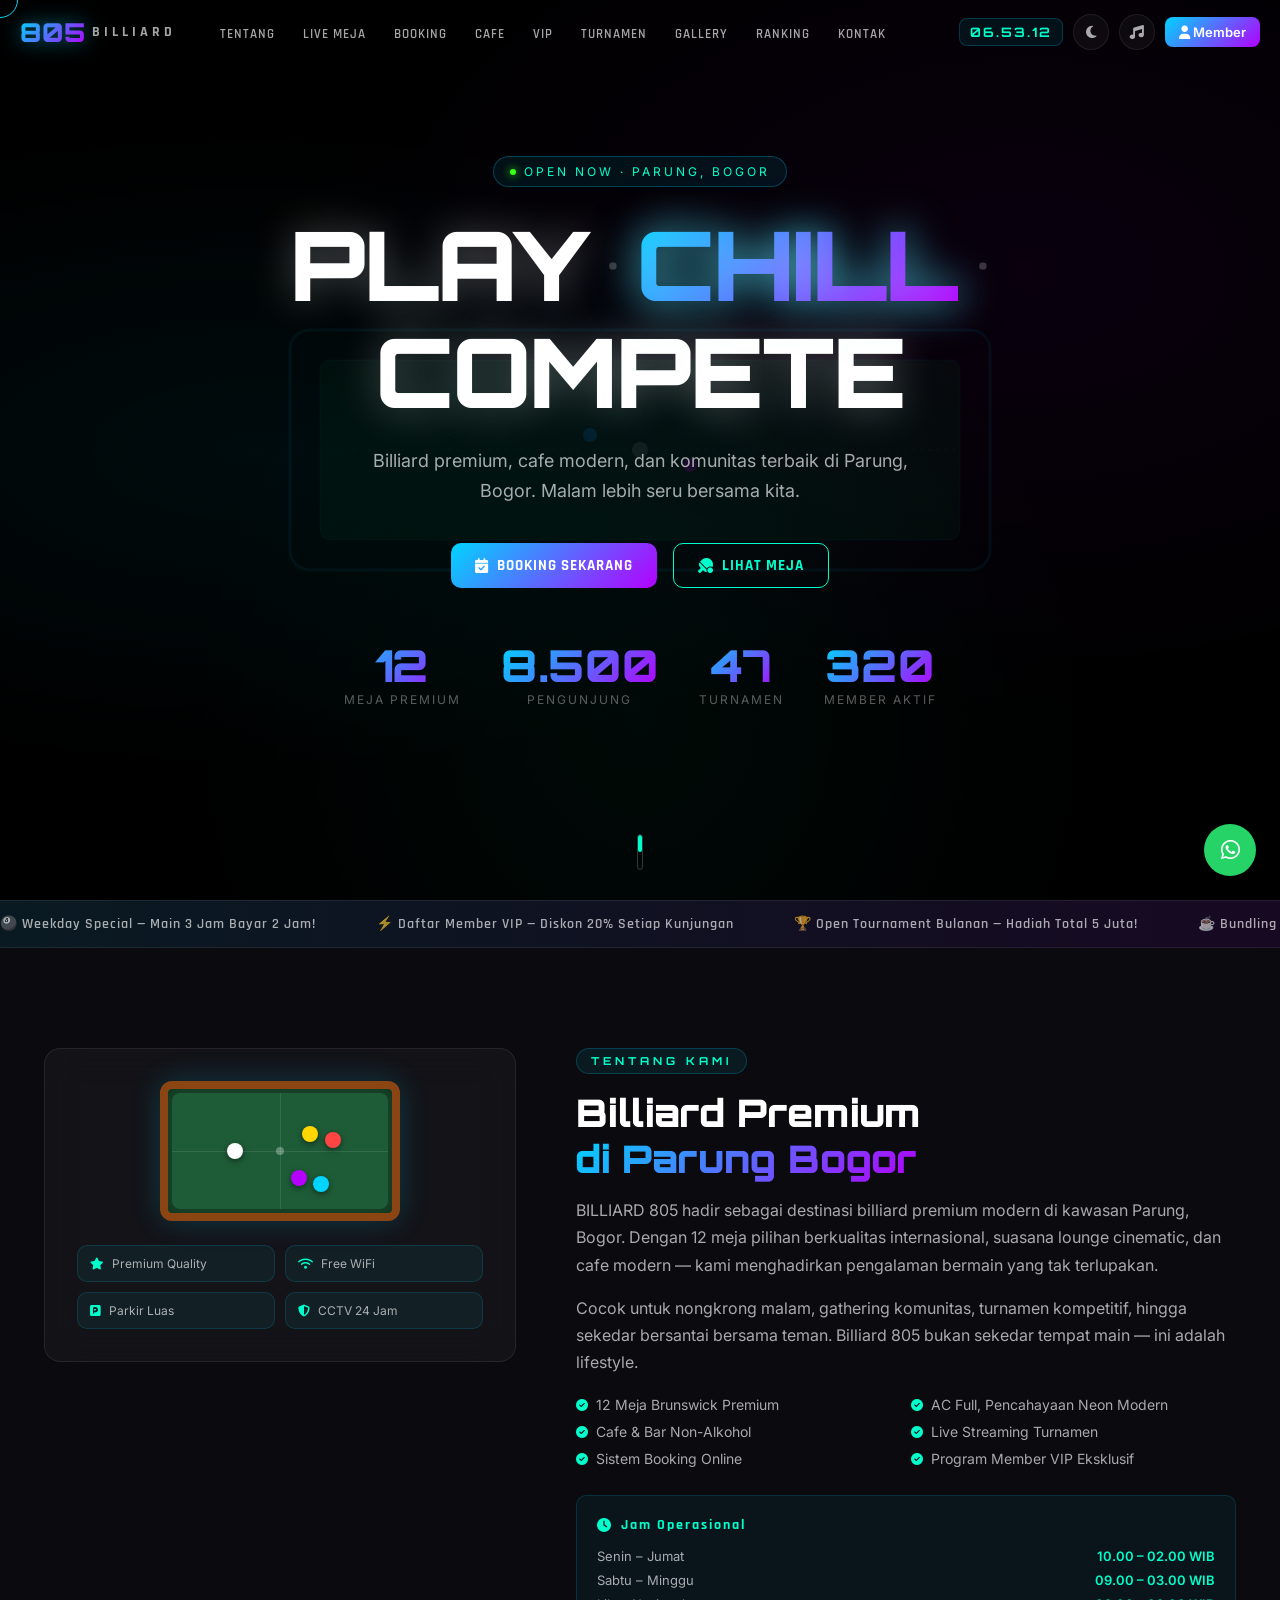
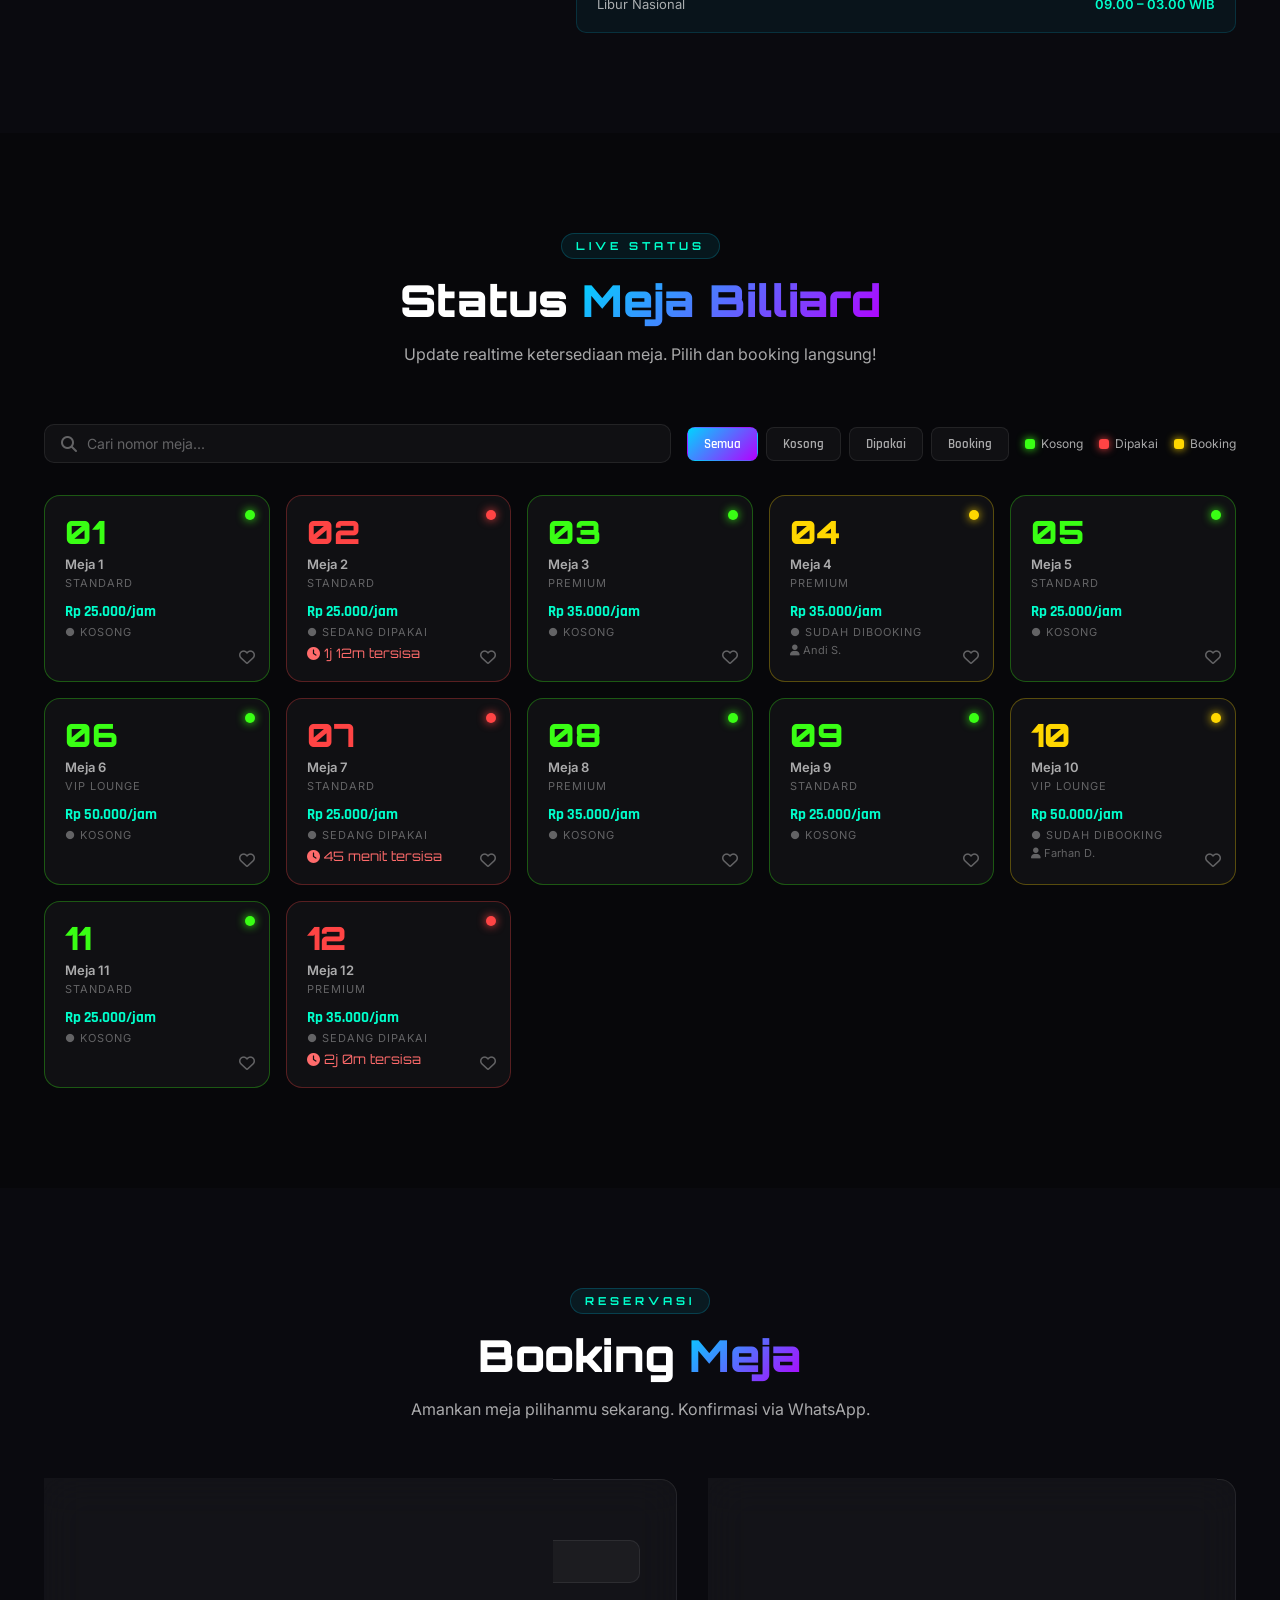
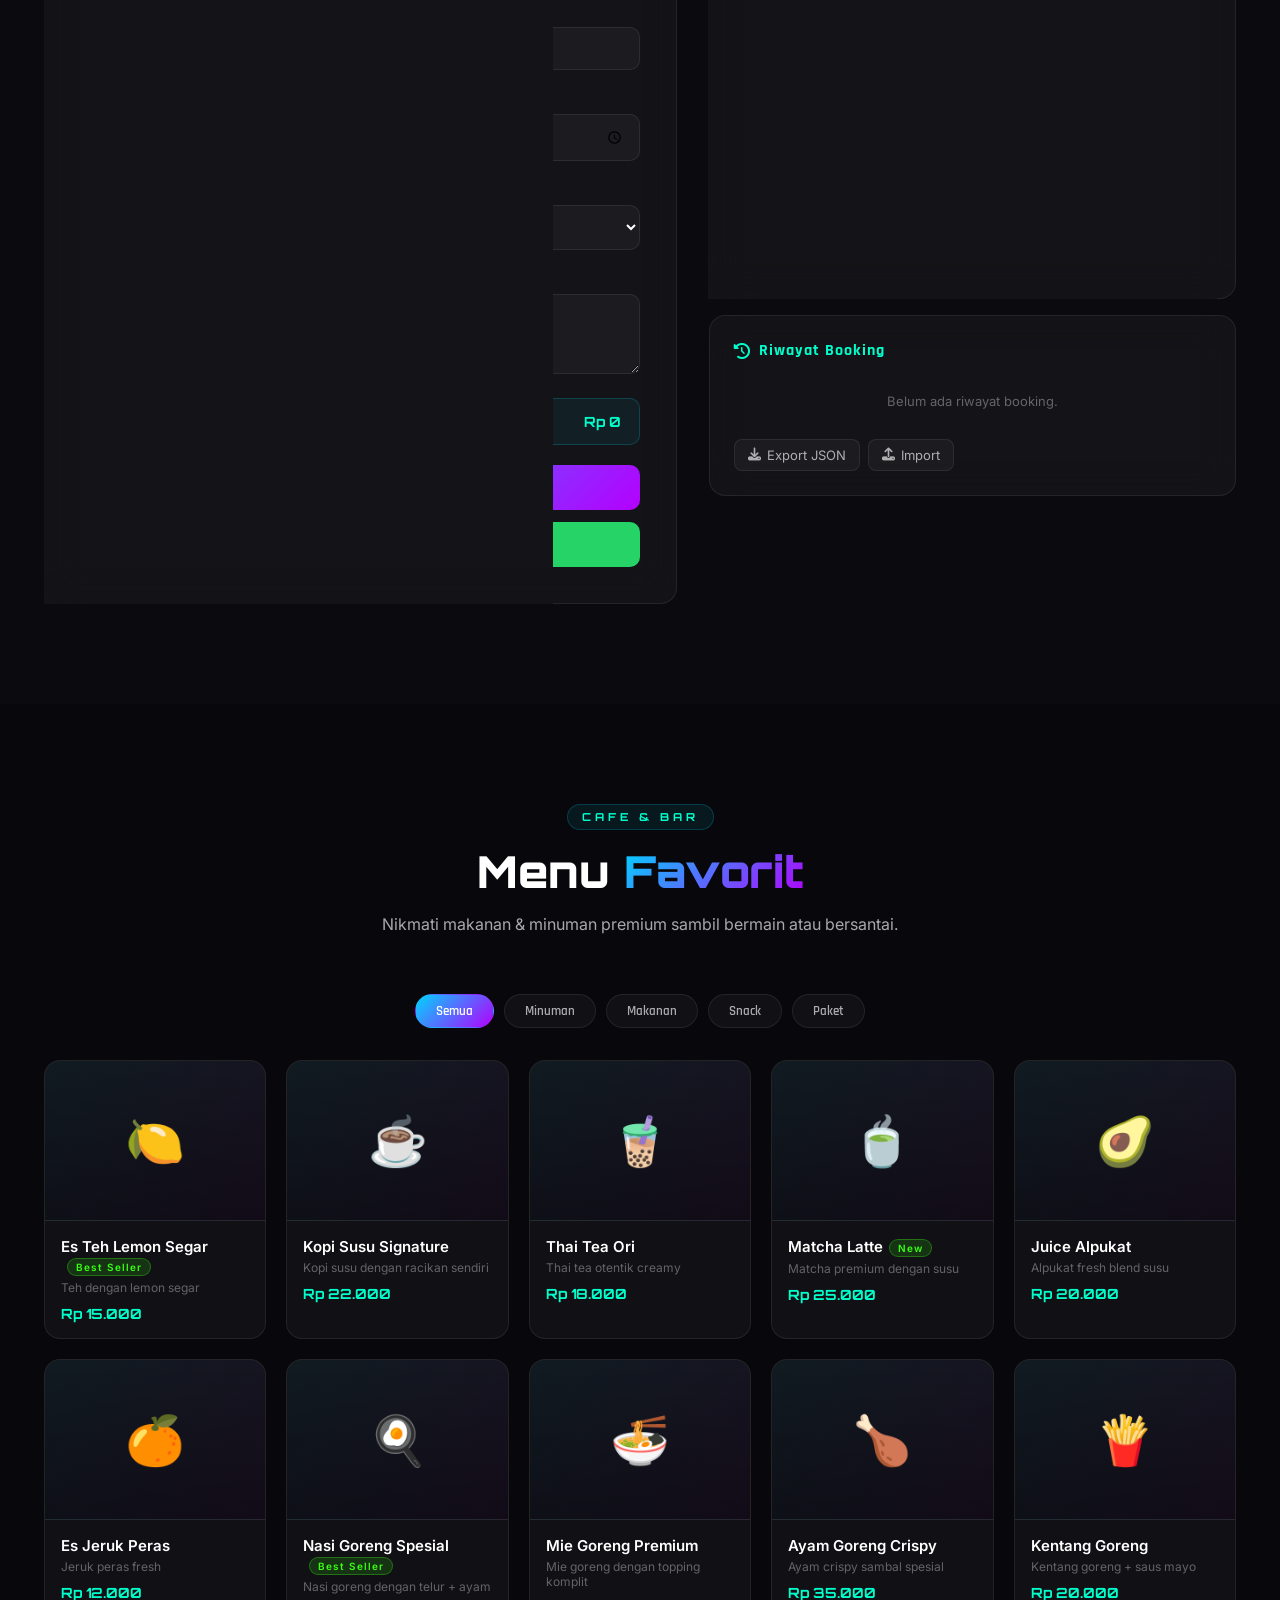
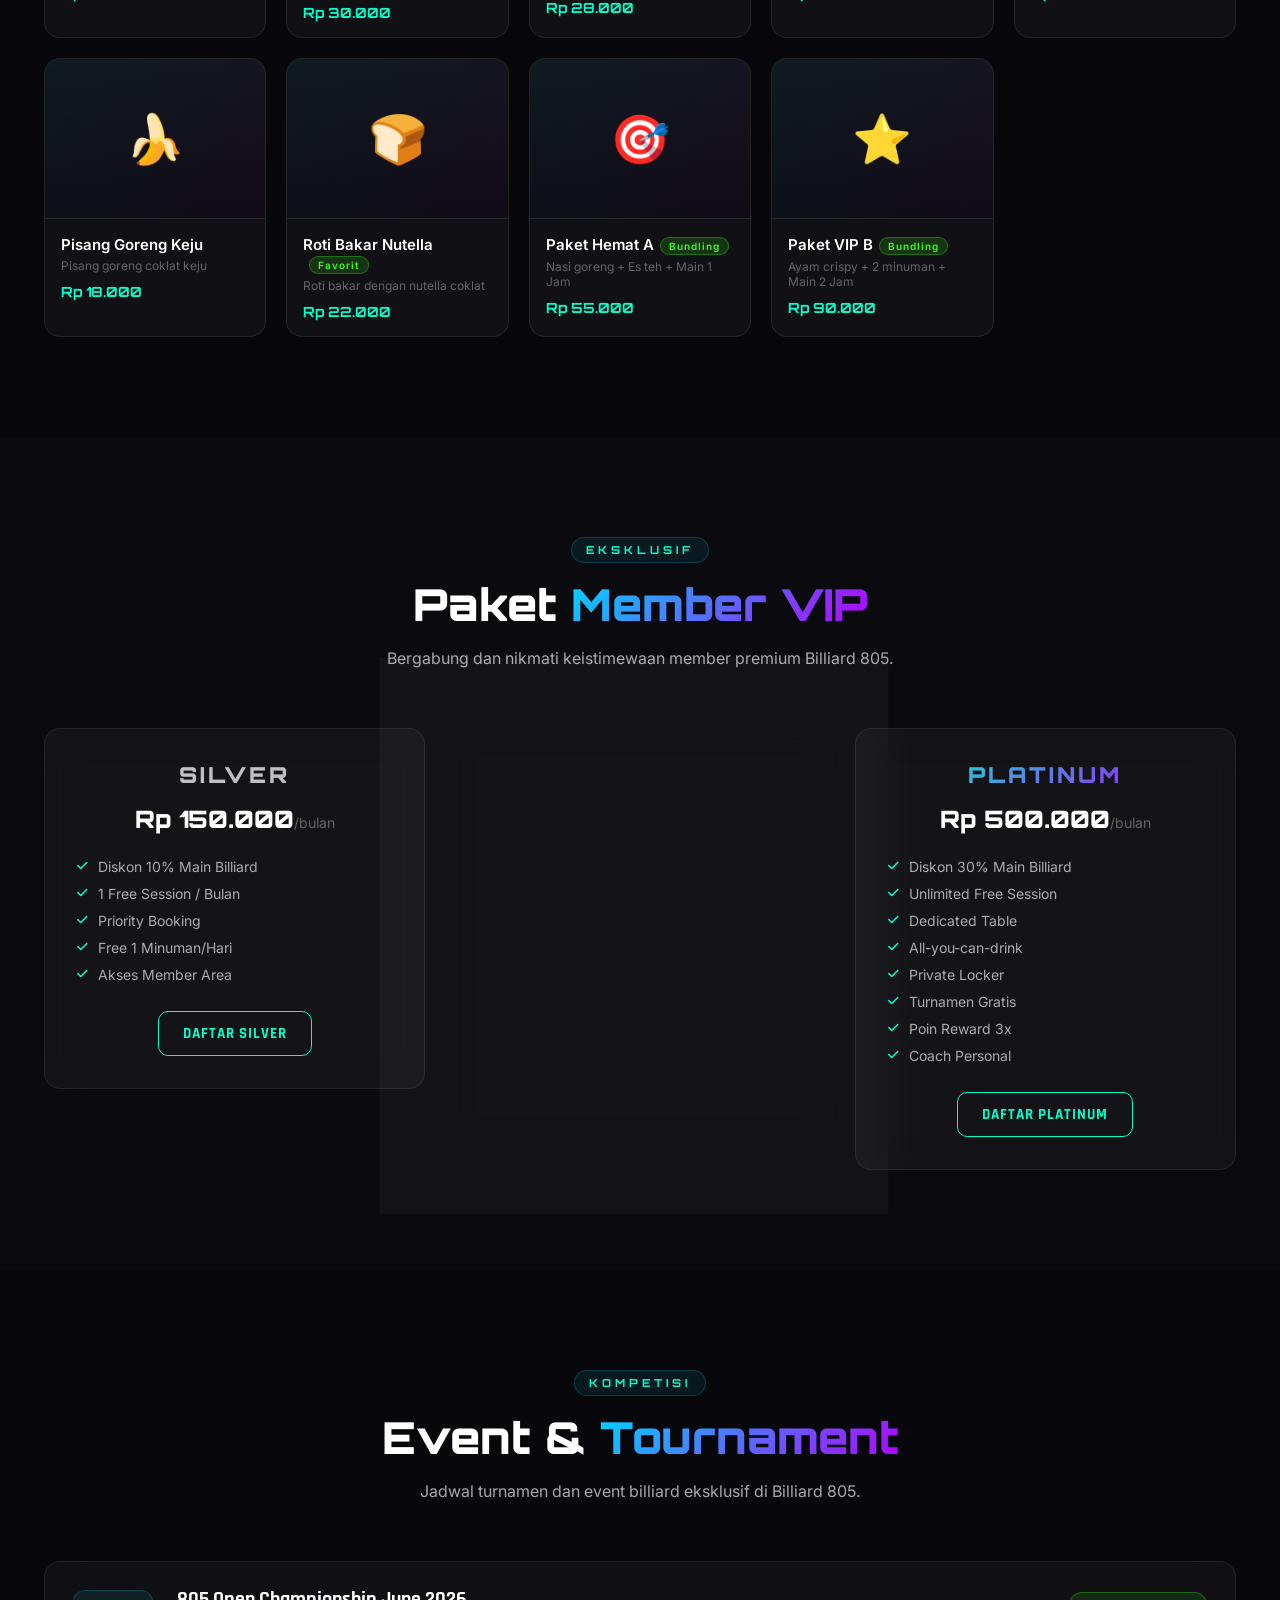
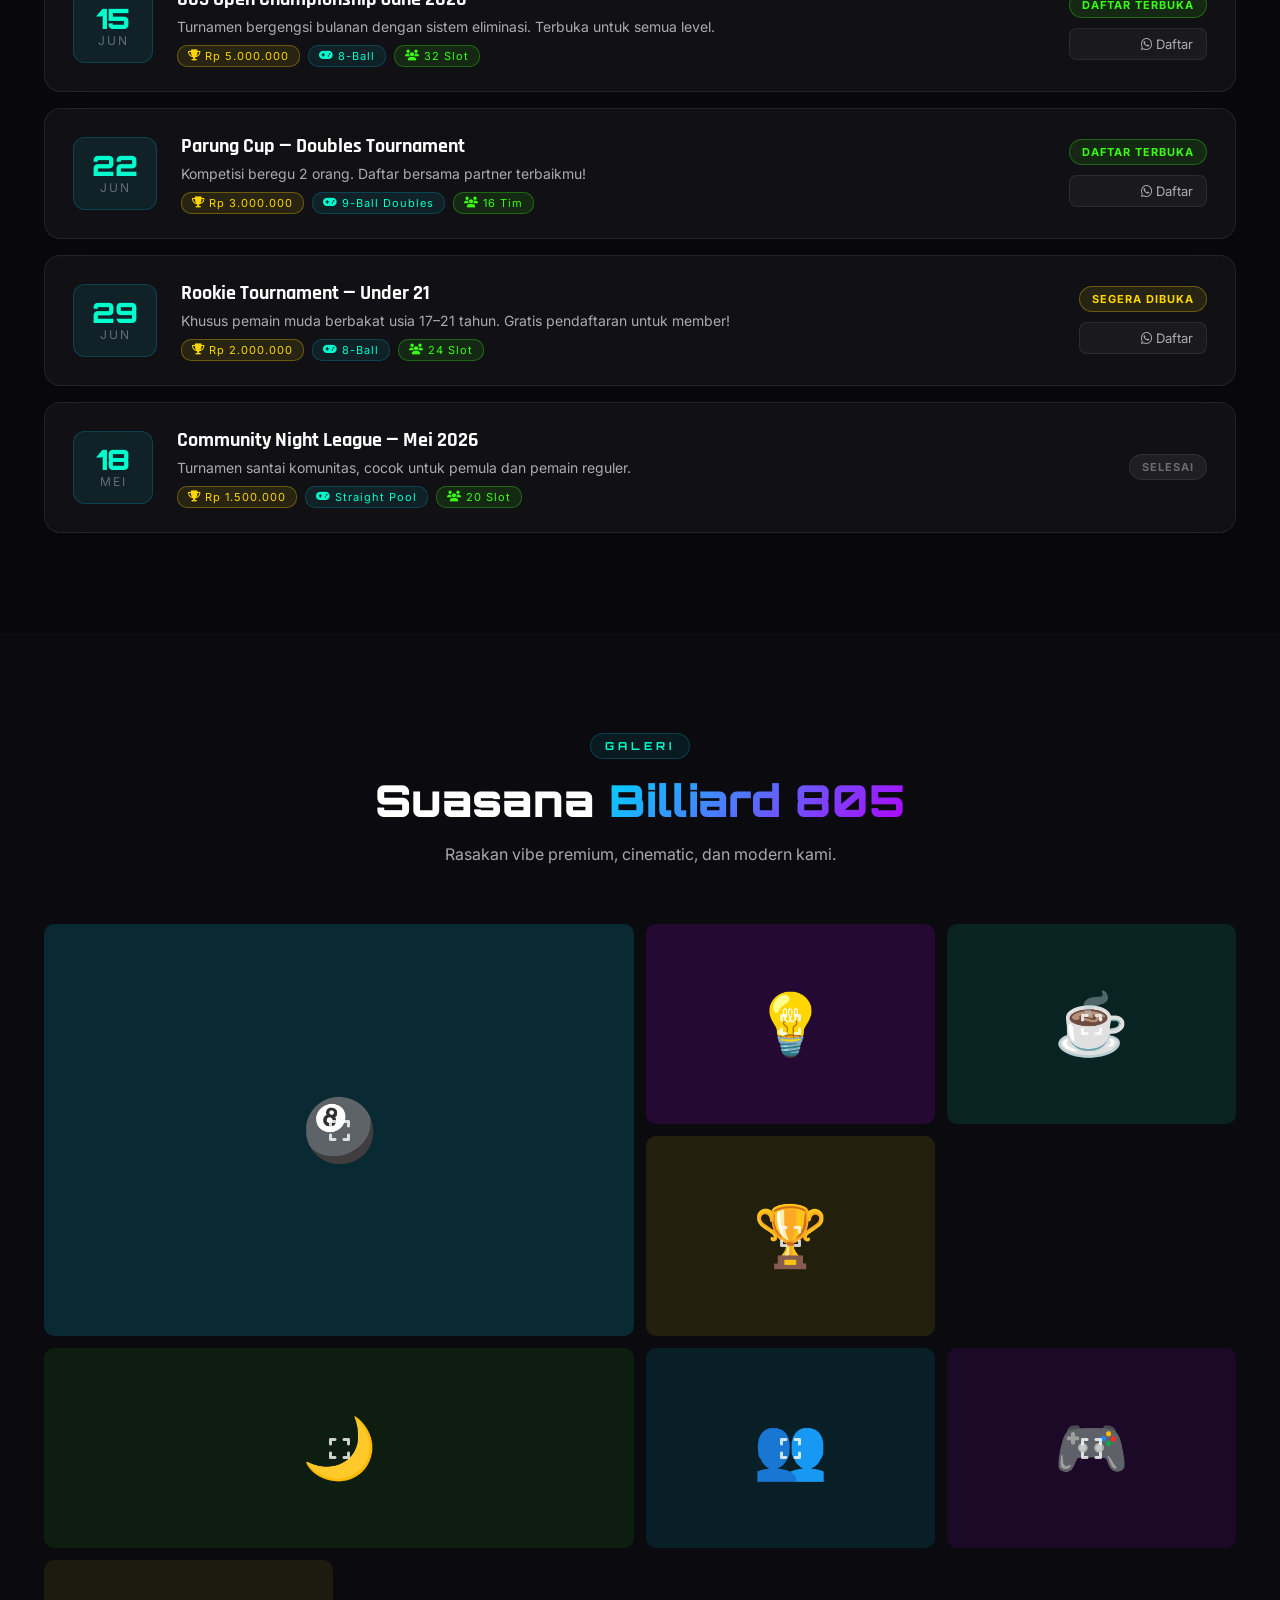
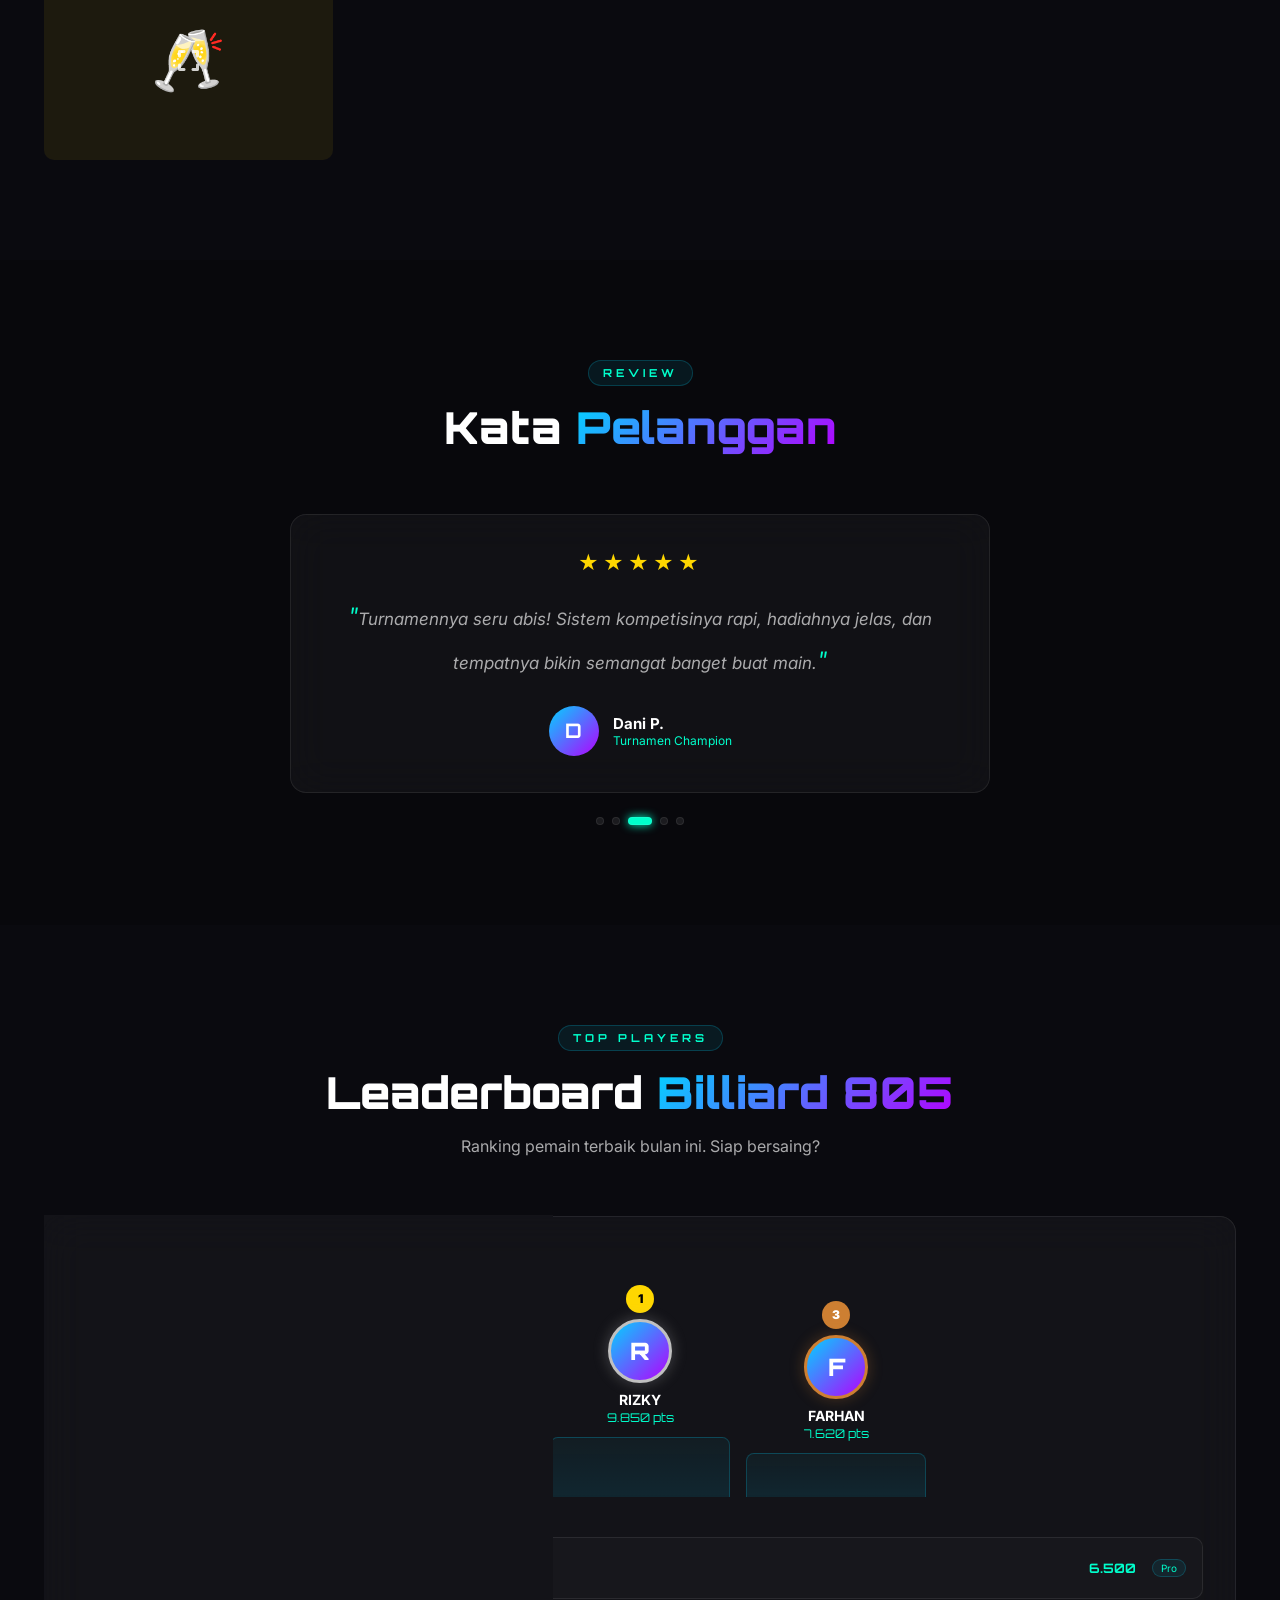
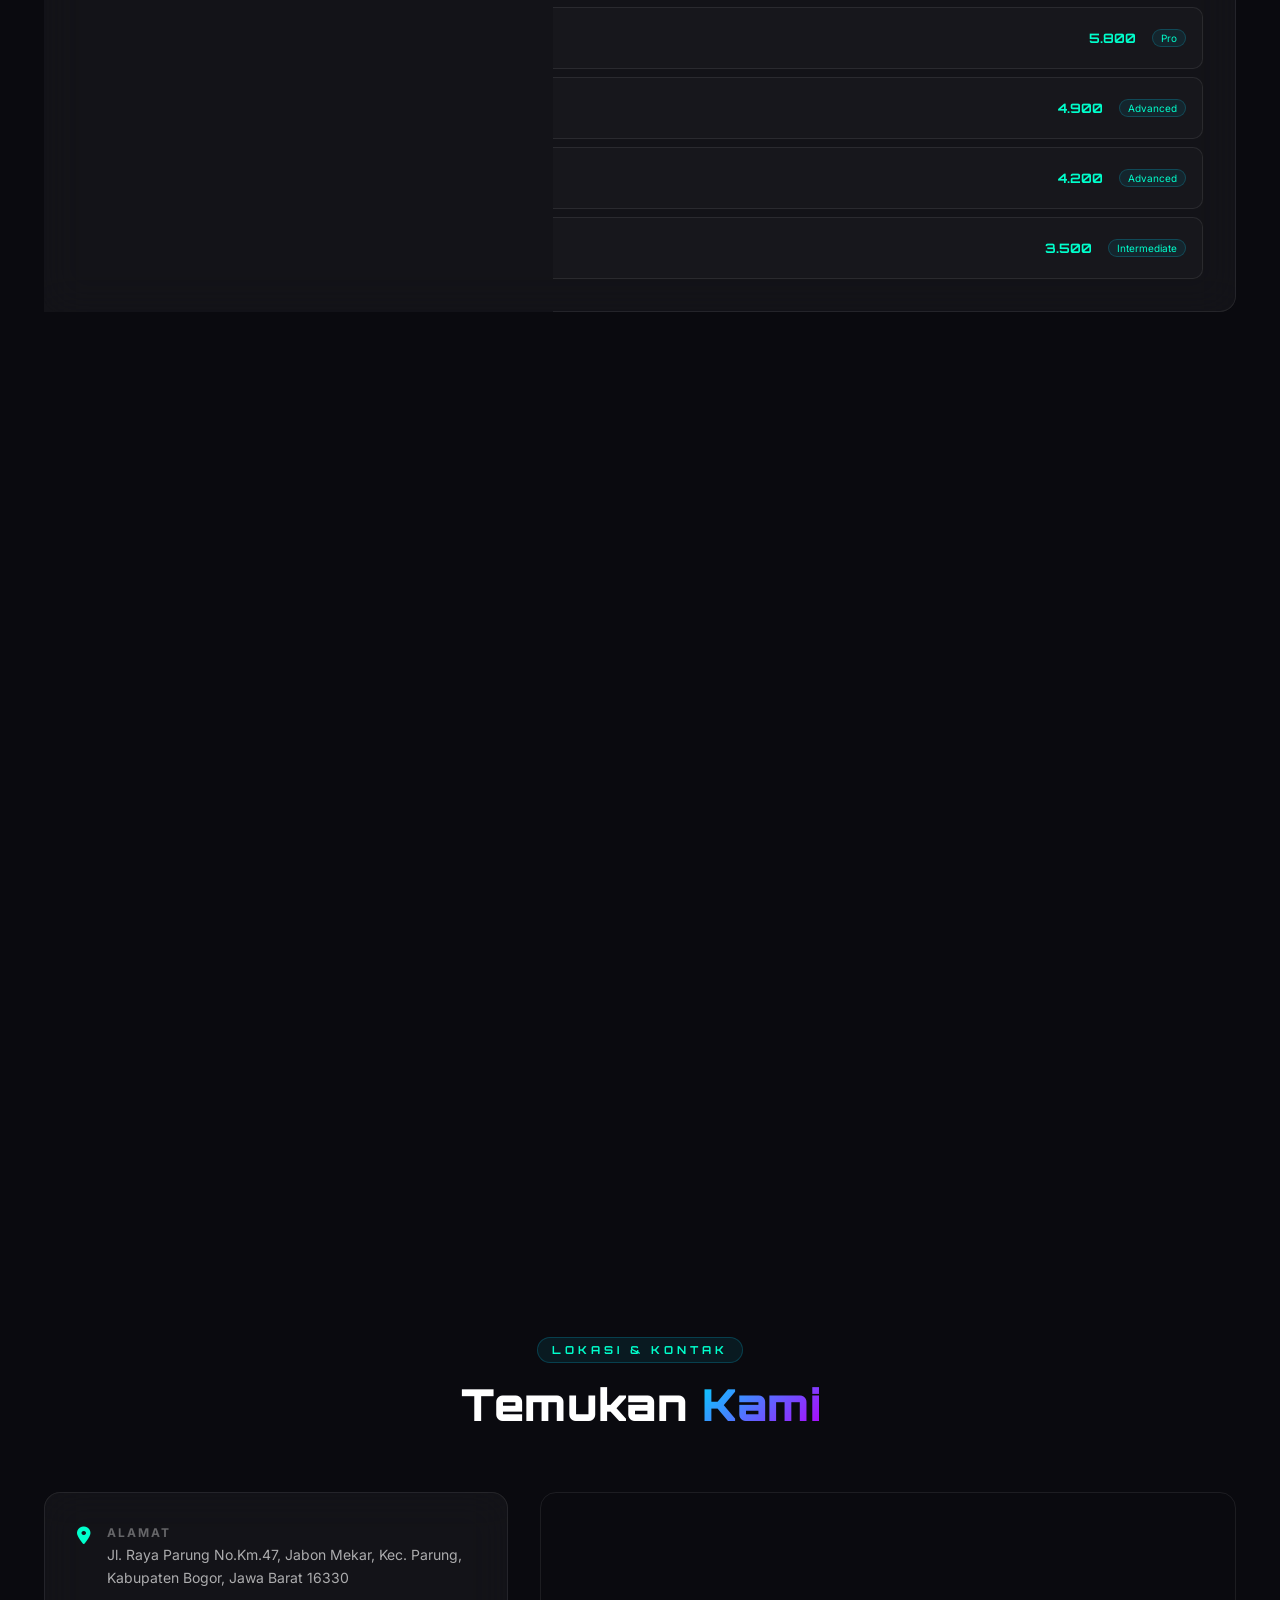
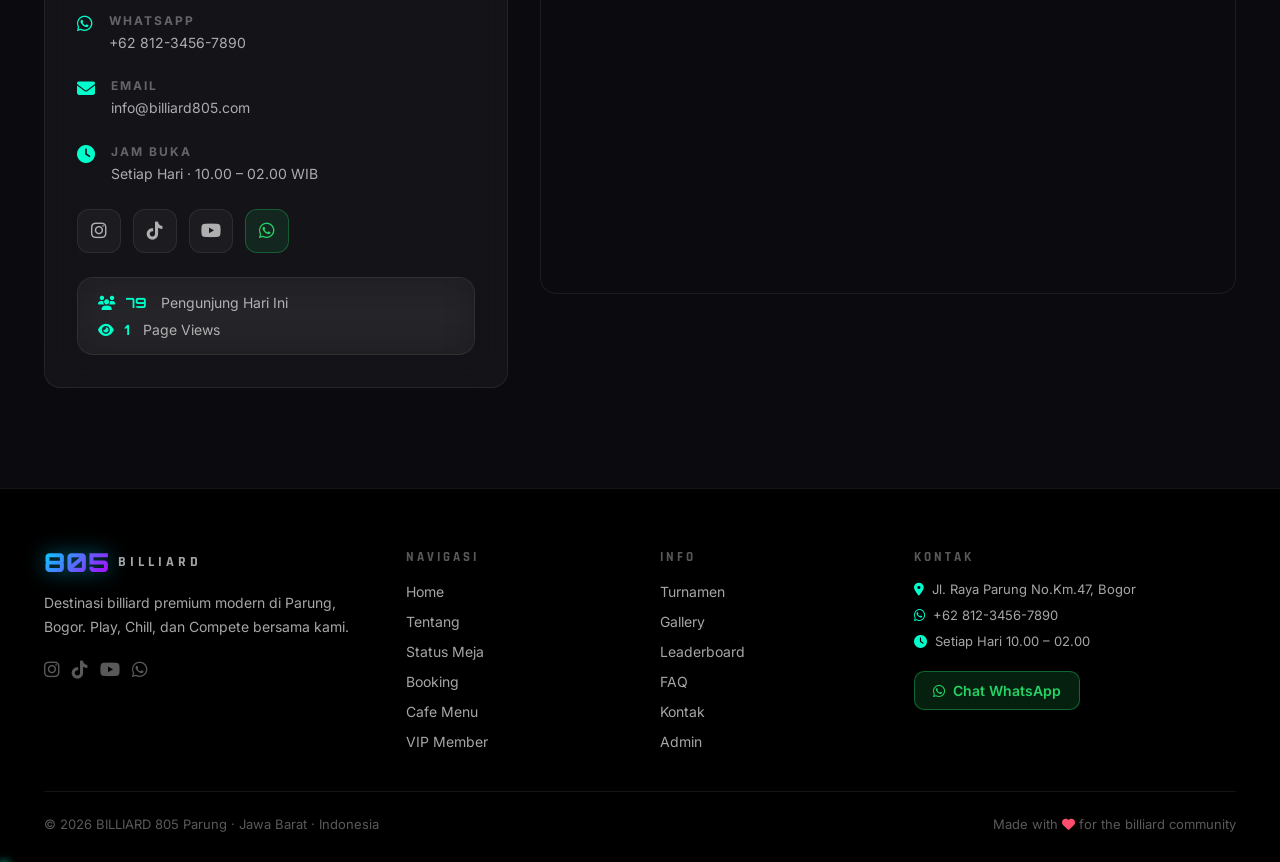
==== index.html @ 925422fd "Add files via upload" ====
<!DOCTYPE html>
<html lang="id">
<head>
  <meta charset="UTF-8" />
  <meta name="viewport" content="width=device-width, initial-scale=1.0" />
  <meta name="theme-color" content="#0a0a0f" />

  <!-- SEO -->
  <title>BILLIARD 805 Parung | Play • Chill • Compete | Bogor</title>
  <meta name="description" content="Billiard 805 Parung - Tempat billiard premium modern di Jl. Raya Parung, Bogor. Cafe, turnamen, VIP membership, dan komunitas billiard terbaik." />
  <meta name="keywords" content="billiard parung, billiard bogor, billiard cafe, tempat billiard premium, billiard 805, pool bogor, turnamen billiard" />
  <meta name="author" content="Billiard 805 Parung" />
  <meta name="robots" content="index, follow" />

  <!-- Open Graph -->
  <meta property="og:type" content="website" />
  <meta property="og:url" content="https://billiard805.github.io/" />
  <meta property="og:title" content="BILLIARD 805 Parung — Play • Chill • Compete" />
  <meta property="og:description" content="Tempat billiard premium modern di Parung, Bogor. Meja premium, cafe modern, event turnamen, dan komunitas billiard." />
  <meta property="og:image" content="assets/icons/og-image.png" />

  <!-- Twitter Card -->
  <meta name="twitter:card" content="summary_large_image" />
  <meta name="twitter:title" content="BILLIARD 805 Parung" />
  <meta name="twitter:description" content="Play • Chill • Compete — Billiard Premium di Parung Bogor" />

  <!-- PWA -->
  <link rel="manifest" href="manifest.json" />
  <link rel="apple-touch-icon" href="assets/icons/icon-192.png" />

  <!-- Schema Markup -->
  <script type="application/ld+json">
  {
    "@context": "https://schema.org",
    "@type": "SportsActivityLocation",
    "name": "BILLIARD 805 Parung",
    "description": "Tempat billiard premium modern di Parung Bogor",
    "address": {
      "@type": "PostalAddress",
      "streetAddress": "Jl. Raya Parung No.Km.47",
      "addressLocality": "Parung",
      "addressRegion": "Jawa Barat",
      "postalCode": "16330",
      "addressCountry": "ID"
    },
    "openingHours": "Mo-Su 10:00-02:00",
    "telephone": "+6281234567890",
    "priceRange": "$$"
  }
  </script>

  <!-- Fonts -->
  <link rel="preconnect" href="https://fonts.googleapis.com" />
  <link rel="preconnect" href="https://fonts.gstatic.com" crossorigin />
  <link href="https://fonts.googleapis.com/css2?family=Rajdhani:wght@400;500;600;700&family=Orbitron:wght@400;700;900&family=Inter:wght@300;400;500;600&display=swap" rel="stylesheet" />

  <!-- Icons -->
  <link rel="stylesheet" href="https://cdnjs.cloudflare.com/ajax/libs/font-awesome/6.5.0/css/all.min.css" />

  <link rel="stylesheet" href="style.css" />
  <link rel="icon" href="assets/icons/favicon.svg" type="image/svg+xml" />
</head>
<body class="dark-mode" data-theme="dark">

  <!-- Loading Screen -->
  <div id="loadingScreen" class="loading-screen">
    <div class="loading-inner">
      <div class="loading-logo">
        <span class="loading-num">805</span>
        <div class="loading-bar-wrap"><div class="loading-bar"></div></div>
        <span class="loading-text">BILLIARD</span>
      </div>
      <div class="loading-tagline">PARUNG · BOGOR</div>
    </div>
  </div>

  <!-- PWA Install Banner -->
  <div id="pwaInstall" class="pwa-install hidden">
    <div class="pwa-icon"><i class="fas fa-gamepad"></i></div>
    <div class="pwa-text">
      <strong>Install Billiard 805</strong>
      <span>Akses lebih cepat di HP kamu</span>
    </div>
    <button id="pwaInstallBtn" class="pwa-btn">Install</button>
    <button id="pwaClose" class="pwa-close"><i class="fas fa-times"></i></button>
  </div>

  <!-- NAVBAR -->
  <nav id="navbar" class="navbar">
    <div class="nav-container">
      <a href="#" class="nav-logo" id="logoTap">
        <span class="logo-num">805</span>
        <span class="logo-text">BILLIARD</span>
      </a>
      <ul class="nav-links" id="navLinks">
        <li><a href="#tentang">Tentang</a></li>
        <li><a href="#meja">Live Meja</a></li>
        <li><a href="#booking">Booking</a></li>
        <li><a href="#cafe">Cafe</a></li>
        <li><a href="#membership">VIP</a></li>
        <li><a href="#tournament">Turnamen</a></li>
        <li><a href="#gallery">Gallery</a></li>
        <li><a href="#leaderboard">Ranking</a></li>
        <li><a href="#contact">Kontak</a></li>
      </ul>
      <div class="nav-actions">
        <!-- Live Clock -->
        <div class="live-clock" id="liveClock">00:00</div>
        <!-- Theme Toggle -->
        <button class="theme-toggle" id="themeToggle" title="Toggle Dark/Light">
          <i class="fas fa-moon" id="themeIcon"></i>
        </button>
        <!-- Music Toggle -->
        <button class="music-toggle" id="musicToggle" title="Ambience Music">
          <i class="fas fa-music"></i>
        </button>
        <!-- Login Member -->
        <button class="btn-member" id="memberLoginBtn">
          <i class="fas fa-user"></i> Member
        </button>
        <button class="hamburger" id="hamburger">
          <span></span><span></span><span></span>
        </button>
      </div>
    </div>
  </nav>

  <!-- HERO SECTION -->
  <section id="hero" class="hero-section">
    <div class="hero-bg">
      <div class="hero-particles" id="particles"></div>
      <div class="neon-lines"></div>
      <div class="hero-overlay"></div>
      <!-- Animated billiard table SVG bg -->
      <div class="hero-table-bg">
        <svg viewBox="0 0 800 400" xmlns="http://www.w3.org/2000/svg" class="table-svg">
          <rect x="50" y="80" width="700" height="240" rx="20" fill="none" stroke="rgba(0,200,255,0.15)" stroke-width="3"/>
          <rect x="80" y="110" width="640" height="180" rx="10" fill="rgba(0,80,40,0.3)" stroke="rgba(0,200,255,0.1)" stroke-width="1"/>
          <circle cx="400" cy="200" r="8" fill="rgba(255,255,255,0.15)" class="ball-float"/>
          <circle cx="350" cy="185" r="7" fill="rgba(0,150,255,0.3)" class="ball-float2"/>
          <circle cx="450" cy="215" r="7" fill="rgba(200,0,255,0.3)" class="ball-float3"/>
          <line x1="400" y1="110" x2="400" y2="290" stroke="rgba(0,200,255,0.08)" stroke-width="1" stroke-dasharray="4"/>
          <line x1="80" y1="200" x2="720" y2="200" stroke="rgba(0,200,255,0.08)" stroke-width="1" stroke-dasharray="4"/>
        </svg>
      </div>
    </div>

    <div class="hero-content">
      <div class="hero-badge">
        <span class="badge-dot"></span>
        OPEN NOW · PARUNG, BOGOR
      </div>
      <h1 class="hero-title">
        <span class="title-line" data-text="PLAY">PLAY</span>
        <span class="title-sep">•</span>
        <span class="title-line accent" data-text="CHILL">CHILL</span>
        <span class="title-sep">•</span>
        <span class="title-line" data-text="COMPETE">COMPETE</span>
      </h1>
      <p class="hero-sub">Billiard premium, cafe modern, dan komunitas terbaik di Parung, Bogor. Malam lebih seru bersama kita.</p>
      <div class="hero-cta">
        <a href="#booking" class="btn-primary">
          <i class="fas fa-calendar-check"></i> Booking Sekarang
        </a>
        <a href="#meja" class="btn-outline">
          <i class="fas fa-table-tennis-paddle-ball"></i> Lihat Meja
        </a>
      </div>

      <!-- Stats Counter -->
      <div class="hero-stats">
        <div class="stat-item">
          <span class="stat-num" data-target="12">0</span>
          <span class="stat-label">Meja Premium</span>
        </div>
        <div class="stat-item">
          <span class="stat-num" data-target="8500">0</span>
          <span class="stat-label">Pengunjung</span>
        </div>
        <div class="stat-item">
          <span class="stat-num" data-target="47">0</span>
          <span class="stat-label">Turnamen</span>
        </div>
        <div class="stat-item">
          <span class="stat-num" data-target="320">0</span>
          <span class="stat-label">Member Aktif</span>
        </div>
      </div>
    </div>

    <a href="#tentang" class="scroll-indicator">
      <div class="scroll-dot"></div>
    </a>
  </section>

  <!-- PROMO BANNER SLIDER -->
  <section class="promo-section">
    <div class="promo-track" id="promoTrack">
      <div class="promo-item">🎱 Weekday Special — Main 3 Jam Bayar 2 Jam!</div>
      <div class="promo-item">⚡ Daftar Member VIP — Diskon 20% Setiap Kunjungan</div>
      <div class="promo-item">🏆 Open Tournament Bulanan — Hadiah Total 5 Juta!</div>
      <div class="promo-item">☕ Bundling Cafe + Main — Mulai 50K/Jam</div>
      <div class="promo-item">🎮 Happy Hour 10.00–14.00 — Harga Spesial!</div>
      <div class="promo-item">🎱 Weekday Special — Main 3 Jam Bayar 2 Jam!</div>
      <div class="promo-item">⚡ Daftar Member VIP — Diskon 20% Setiap Kunjungan</div>
    </div>
  </section>

  <!-- TENTANG -->
  <section id="tentang" class="section-about reveal">
    <div class="container">
      <div class="about-grid">
        <div class="about-visual">
          <div class="about-card glass">
            <div class="about-table-visual">
              <div class="pool-table">
                <div class="table-felt">
                  <div class="center-dot"></div>
                  <div class="table-line-h"></div>
                  <div class="table-line-v"></div>
                </div>
                <div class="table-ball b1"></div>
                <div class="table-ball b2"></div>
                <div class="table-ball b3"></div>
                <div class="table-ball b4"></div>
                <div class="table-ball b5"></div>
              </div>
            </div>
            <div class="about-badge-wrap">
              <div class="about-badge-item"><i class="fas fa-star"></i> Premium Quality</div>
              <div class="about-badge-item"><i class="fas fa-wifi"></i> Free WiFi</div>
              <div class="about-badge-item"><i class="fas fa-parking"></i> Parkir Luas</div>
              <div class="about-badge-item"><i class="fas fa-shield-alt"></i> CCTV 24 Jam</div>
            </div>
          </div>
        </div>
        <div class="about-content">
          <div class="section-tag">Tentang Kami</div>
          <h2 class="section-title">Billiard Premium<br/><span class="gradient-text">di Parung Bogor</span></h2>
          <p>BILLIARD 805 hadir sebagai destinasi billiard premium modern di kawasan Parung, Bogor. Dengan 12 meja pilihan berkualitas internasional, suasana lounge cinematic, dan cafe modern — kami menghadirkan pengalaman bermain yang tak terlupakan.</p>
          <p>Cocok untuk nongkrong malam, gathering komunitas, turnamen kompetitif, hingga sekedar bersantai bersama teman. Billiard 805 bukan sekedar tempat main — ini adalah lifestyle.</p>
          <div class="about-features">
            <div class="feat-item"><i class="fas fa-check-circle"></i> 12 Meja Brunswick Premium</div>
            <div class="feat-item"><i class="fas fa-check-circle"></i> AC Full, Pencahayaan Neon Modern</div>
            <div class="feat-item"><i class="fas fa-check-circle"></i> Cafe & Bar Non-Alkohol</div>
            <div class="feat-item"><i class="fas fa-check-circle"></i> Live Streaming Turnamen</div>
            <div class="feat-item"><i class="fas fa-check-circle"></i> Sistem Booking Online</div>
            <div class="feat-item"><i class="fas fa-check-circle"></i> Program Member VIP Eksklusif</div>
          </div>
          <div class="jam-operasional">
            <div class="jam-title"><i class="fas fa-clock"></i> Jam Operasional</div>
            <div class="jam-grid">
              <div class="jam-item"><span>Senin – Jumat</span><span class="jam-time">10.00 – 02.00 WIB</span></div>
              <div class="jam-item"><span>Sabtu – Minggu</span><span class="jam-time">09.00 – 03.00 WIB</span></div>
              <div class="jam-item"><span>Libur Nasional</span><span class="jam-time">09.00 – 03.00 WIB</span></div>
            </div>
          </div>
        </div>
      </div>
    </div>
  </section>

  <!-- LIVE TABLE STATUS -->
  <section id="meja" class="section-tables reveal">
    <div class="container">
      <div class="section-header">
        <div class="section-tag">Live Status</div>
        <h2 class="section-title">Status <span class="gradient-text">Meja Billiard</span></h2>
        <p class="section-sub">Update realtime ketersediaan meja. Pilih dan booking langsung!</p>
      </div>

      <div class="table-controls">
        <div class="table-search">
          <i class="fas fa-search"></i>
          <input type="text" id="tableSearch" placeholder="Cari nomor meja..." />
        </div>
        <div class="table-filters">
          <button class="filter-btn active" data-filter="all">Semua</button>
          <button class="filter-btn" data-filter="available">Kosong</button>
          <button class="filter-btn" data-filter="occupied">Dipakai</button>
          <button class="filter-btn" data-filter="booked">Booking</button>
        </div>
        <div class="table-legend">
          <span class="leg-item"><span class="leg-dot available"></span>Kosong</span>
          <span class="leg-item"><span class="leg-dot occupied"></span>Dipakai</span>
          <span class="leg-item"><span class="leg-dot booked"></span>Booking</span>
        </div>
      </div>

      <div class="tables-grid" id="tablesGrid">
        <!-- Rendered by JS -->
      </div>
    </div>
  </section>

  <!-- BOOKING -->
  <section id="booking" class="section-booking reveal">
    <div class="container">
      <div class="section-header">
        <div class="section-tag">Reservasi</div>
        <h2 class="section-title">Booking <span class="gradient-text">Meja</span></h2>
        <p class="section-sub">Amankan meja pilihanmu sekarang. Konfirmasi via WhatsApp.</p>
      </div>

      <div class="booking-grid">
        <div class="booking-form-wrap glass">
          <form id="bookingForm" class="booking-form" onsubmit="return false;">
            <div class="form-group">
              <label>Nama Lengkap</label>
              <div class="input-icon-wrap">
                <i class="fas fa-user"></i>
                <input type="text" id="bkNama" placeholder="Nama kamu..." required />
              </div>
            </div>
            <div class="form-group">
              <label>Nomor WhatsApp</label>
              <div class="input-icon-wrap">
                <i class="fab fa-whatsapp"></i>
                <input type="tel" id="bkWa" placeholder="08xxxxxxxxxx" required />
              </div>
            </div>
            <div class="form-row">
              <div class="form-group">
                <label>Tanggal</label>
                <div class="input-icon-wrap">
                  <i class="fas fa-calendar"></i>
                  <input type="date" id="bkTanggal" required />
                </div>
              </div>
              <div class="form-group">
                <label>Jam Mulai</label>
                <div class="input-icon-wrap">
                  <i class="fas fa-clock"></i>
                  <input type="time" id="bkJam" required />
                </div>
              </div>
            </div>
            <div class="form-row">
              <div class="form-group">
                <label>Pilih Meja</label>
                <div class="input-icon-wrap">
                  <i class="fas fa-hashtag"></i>
                  <select id="bkMeja" required>
                    <option value="">-- Pilih Meja --</option>
                  </select>
                </div>
              </div>
              <div class="form-group">
                <label>Durasi (Jam)</label>
                <div class="input-icon-wrap">
                  <i class="fas fa-hourglass-half"></i>
                  <select id="bkDurasi">
                    <option value="1">1 Jam</option>
                    <option value="2" selected>2 Jam</option>
                    <option value="3">3 Jam</option>
                    <option value="4">4 Jam</option>
                    <option value="5">5+ Jam</option>
                  </select>
                </div>
              </div>
            </div>
            <div class="form-group">
              <label>Catatan (opsional)</label>
              <div class="input-icon-wrap">
                <i class="fas fa-comment"></i>
                <textarea id="bkCatatan" placeholder="Permintaan khusus..."></textarea>
              </div>
            </div>
            <div class="booking-price-preview" id="bookingPrice">
              <span>Estimasi Biaya:</span>
              <span class="price-val" id="priceVal">Rp 0</span>
            </div>
            <div class="form-actions">
              <button type="button" class="btn-primary full" id="bookingSubmit">
                <i class="fas fa-calendar-check"></i> Konfirmasi Booking
              </button>
              <a href="#" class="btn-wa full" id="waBookingBtn">
                <i class="fab fa-whatsapp"></i> Booking via WhatsApp
              </a>
            </div>
          </form>
        </div>

        <div class="booking-info-wrap">
          <div class="price-card glass">
            <h3><i class="fas fa-tag"></i> Harga Main Billiard</h3>
            <div class="price-list" id="priceList">
              <!-- Rendered by JS -->
            </div>
          </div>
          <div class="booking-history-card glass" id="bookingHistoryCard">
            <h3><i class="fas fa-history"></i> Riwayat Booking</h3>
            <div id="bookingHistory" class="booking-history-list"></div>
            <div class="export-btns">
              <button class="btn-sm" id="exportBooking"><i class="fas fa-download"></i> Export JSON</button>
              <button class="btn-sm" id="importBookingBtn"><i class="fas fa-upload"></i> Import</button>
              <input type="file" id="importBookingFile" accept=".json" style="display:none" />
            </div>
          </div>
        </div>
      </div>
    </div>
  </section>

  <!-- CAFE MENU -->
  <section id="cafe" class="section-cafe reveal">
    <div class="container">
      <div class="section-header">
        <div class="section-tag">Cafe & Bar</div>
        <h2 class="section-title">Menu <span class="gradient-text">Favorit</span></h2>
        <p class="section-sub">Nikmati makanan & minuman premium sambil bermain atau bersantai.</p>
      </div>
      <div class="cafe-cats" id="cafeCats"></div>
      <div class="cafe-grid" id="cafeGrid"></div>
    </div>
  </section>

  <!-- MEMBERSHIP VIP -->
  <section id="membership" class="section-membership reveal">
    <div class="container">
      <div class="section-header">
        <div class="section-tag">Eksklusif</div>
        <h2 class="section-title">Paket <span class="gradient-text">Member VIP</span></h2>
        <p class="section-sub">Bergabung dan nikmati keistimewaan member premium Billiard 805.</p>
      </div>
      <div class="membership-grid">
        <div class="member-card glass">
          <div class="member-tier silver">SILVER</div>
          <div class="member-price">Rp 150.000<span>/bulan</span></div>
          <ul class="member-perks">
            <li><i class="fas fa-check"></i> Diskon 10% Main Billiard</li>
            <li><i class="fas fa-check"></i> 1 Free Session / Bulan</li>
            <li><i class="fas fa-check"></i> Priority Booking</li>
            <li><i class="fas fa-check"></i> Free 1 Minuman/Hari</li>
            <li><i class="fas fa-check"></i> Akses Member Area</li>
          </ul>
          <button class="btn-outline" onclick="openMemberModal('silver')">Daftar Silver</button>
        </div>
        <div class="member-card glass featured">
          <div class="featured-badge">TERPOPULER</div>
          <div class="member-tier gold">GOLD</div>
          <div class="member-price">Rp 300.000<span>/bulan</span></div>
          <ul class="member-perks">
            <li><i class="fas fa-check"></i> Diskon 20% Main Billiard</li>
            <li><i class="fas fa-check"></i> 3 Free Session / Bulan</li>
            <li><i class="fas fa-check"></i> Priority Booking VIP</li>
            <li><i class="fas fa-check"></i> Free Minuman Bebas</li>
            <li><i class="fas fa-check"></i> Akses VIP Lounge</li>
            <li><i class="fas fa-check"></i> Diskon Turnamen 50%</li>
            <li><i class="fas fa-check"></i> Poin Reward 2x</li>
          </ul>
          <button class="btn-primary" onclick="openMemberModal('gold')">Daftar Gold</button>
        </div>
        <div class="member-card glass">
          <div class="member-tier platinum">PLATINUM</div>
          <div class="member-price">Rp 500.000<span>/bulan</span></div>
          <ul class="member-perks">
            <li><i class="fas fa-check"></i> Diskon 30% Main Billiard</li>
            <li><i class="fas fa-check"></i> Unlimited Free Session</li>
            <li><i class="fas fa-check"></i> Dedicated Table</li>
            <li><i class="fas fa-check"></i> All-you-can-drink</li>
            <li><i class="fas fa-check"></i> Private Locker</li>
            <li><i class="fas fa-check"></i> Turnamen Gratis</li>
            <li><i class="fas fa-check"></i> Poin Reward 3x</li>
            <li><i class="fas fa-check"></i> Coach Personal</li>
          </ul>
          <button class="btn-outline" onclick="openMemberModal('platinum')">Daftar Platinum</button>
        </div>
      </div>
    </div>
  </section>

  <!-- TOURNAMENT -->
  <section id="tournament" class="section-tournament reveal">
    <div class="container">
      <div class="section-header">
        <div class="section-tag">Kompetisi</div>
        <h2 class="section-title">Event & <span class="gradient-text">Tournament</span></h2>
        <p class="section-sub">Jadwal turnamen dan event billiard eksklusif di Billiard 805.</p>
      </div>
      <div class="tournament-list" id="tournamentList"></div>
    </div>
  </section>

  <!-- GALLERY -->
  <section id="gallery" class="section-gallery reveal">
    <div class="container">
      <div class="section-header">
        <div class="section-tag">Galeri</div>
        <h2 class="section-title">Suasana <span class="gradient-text">Billiard 805</span></h2>
        <p class="section-sub">Rasakan vibe premium, cinematic, dan modern kami.</p>
      </div>
      <div class="gallery-grid" id="galleryGrid"></div>
    </div>
  </section>

  <!-- TESTIMONI -->
  <section id="testimoni" class="section-testimoni reveal">
    <div class="container">
      <div class="section-header">
        <div class="section-tag">Review</div>
        <h2 class="section-title">Kata <span class="gradient-text">Pelanggan</span></h2>
      </div>
      <div class="testimoni-slider" id="testimoniSlider"></div>
      <div class="testimoni-dots" id="testimoniDots"></div>
    </div>
  </section>

  <!-- LEADERBOARD -->
  <section id="leaderboard" class="section-leaderboard reveal">
    <div class="container">
      <div class="section-header">
        <div class="section-tag">Top Players</div>
        <h2 class="section-title">Leaderboard <span class="gradient-text">Billiard 805</span></h2>
        <p class="section-sub">Ranking pemain terbaik bulan ini. Siap bersaing?</p>
      </div>
      <div class="leaderboard-wrap glass">
        <div class="lb-podium" id="lbPodium"></div>
        <div class="lb-table" id="lbTable"></div>
      </div>
    </div>
  </section>

  <!-- FAQ -->
  <section id="faq" class="section-faq reveal">
    <div class="container">
      <div class="section-header">
        <div class="section-tag">FAQ</div>
        <h2 class="section-title">Pertanyaan <span class="gradient-text">Umum</span></h2>
      </div>
      <div class="faq-list" id="faqList"></div>
    </div>
  </section>

  <!-- MAPS & CONTACT -->
  <section id="contact" class="section-contact reveal">
    <div class="container">
      <div class="section-header">
        <div class="section-tag">Lokasi & Kontak</div>
        <h2 class="section-title">Temukan <span class="gradient-text">Kami</span></h2>
      </div>
      <div class="contact-grid">
        <div class="contact-info glass">
          <div class="contact-item">
            <i class="fas fa-map-marker-alt"></i>
            <div>
              <strong>Alamat</strong>
              <p>Jl. Raya Parung No.Km.47, Jabon Mekar, Kec. Parung, Kabupaten Bogor, Jawa Barat 16330</p>
            </div>
          </div>
          <div class="contact-item">
            <i class="fab fa-whatsapp"></i>
            <div>
              <strong>WhatsApp</strong>
              <a href="https://wa.me/6281234567890">+62 812-3456-7890</a>
            </div>
          </div>
          <div class="contact-item">
            <i class="fas fa-envelope"></i>
            <div>
              <strong>Email</strong>
              <a href="mailto:info@billiard805.com">info@billiard805.com</a>
            </div>
          </div>
          <div class="contact-item">
            <i class="fas fa-clock"></i>
            <div>
              <strong>Jam Buka</strong>
              <p>Setiap Hari · 10.00 – 02.00 WIB</p>
            </div>
          </div>
          <div class="social-links">
            <a href="#" class="soc-btn"><i class="fab fa-instagram"></i></a>
            <a href="#" class="soc-btn"><i class="fab fa-tiktok"></i></a>
            <a href="#" class="soc-btn"><i class="fab fa-youtube"></i></a>
            <a href="https://wa.me/6281234567890" class="soc-btn wa"><i class="fab fa-whatsapp"></i></a>
          </div>
          <!-- Visitor Stats -->
          <div class="visitor-stats glass">
            <div class="vs-item"><i class="fas fa-users"></i><span id="visitorCount">0</span> Pengunjung Hari Ini</div>
            <div class="vs-item"><i class="fas fa-eye"></i><span id="pageViews">0</span> Page Views</div>
          </div>
        </div>
        <div class="map-wrap">
          <iframe
            src="https://www.google.com/maps/embed?pb=!1m18!1m12!1m3!1d3965.6!2d106.624!3d-6.419!2m3!1f0!2f0!3f0!3m2!1i1024!2i768!4f13.1!3m3!1m2!1s0x2e69e964f845e355%3A0x7a1745b6d94e791f!2sBILLIARD%20805%20Parung!5e0!3m2!1sid!2sid!4v1700000000000!5m2!1sid!2sid"
            width="100%" height="400" style="border:0;" allowfullscreen="" loading="lazy"
            referrerpolicy="no-referrer-when-downgrade" title="Lokasi Billiard 805 Parung">
          </iframe>
        </div>
      </div>
    </div>
  </section>

  <!-- FOOTER -->
  <footer class="footer">
    <div class="container">
      <div class="footer-grid">
        <div class="footer-brand">
          <div class="footer-logo"><span class="logo-num">805</span><span class="logo-text">BILLIARD</span></div>
          <p>Destinasi billiard premium modern di Parung, Bogor. Play, Chill, dan Compete bersama kami.</p>
          <div class="footer-social">
            <a href="#"><i class="fab fa-instagram"></i></a>
            <a href="#"><i class="fab fa-tiktok"></i></a>
            <a href="#"><i class="fab fa-youtube"></i></a>
            <a href="#"><i class="fab fa-whatsapp"></i></a>
          </div>
        </div>
        <div class="footer-links">
          <h4>Navigasi</h4>
          <ul>
            <li><a href="#hero">Home</a></li>
            <li><a href="#tentang">Tentang</a></li>
            <li><a href="#meja">Status Meja</a></li>
            <li><a href="#booking">Booking</a></li>
            <li><a href="#cafe">Cafe Menu</a></li>
            <li><a href="#membership">VIP Member</a></li>
          </ul>
        </div>
        <div class="footer-links">
          <h4>Info</h4>
          <ul>
            <li><a href="#tournament">Turnamen</a></li>
            <li><a href="#gallery">Gallery</a></li>
            <li><a href="#leaderboard">Leaderboard</a></li>
            <li><a href="#faq">FAQ</a></li>
            <li><a href="#contact">Kontak</a></li>
            <li><a href="dashboard.html">Admin</a></li>
          </ul>
        </div>
        <div class="footer-contact">
          <h4>Kontak</h4>
          <p><i class="fas fa-map-marker-alt"></i> Jl. Raya Parung No.Km.47, Bogor</p>
          <p><i class="fab fa-whatsapp"></i> +62 812-3456-7890</p>
          <p><i class="fas fa-clock"></i> Setiap Hari 10.00 – 02.00</p>
          <a href="https://wa.me/6281234567890?text=Halo%20Billiard%20805%2C%20saya%20ingin%20booking%20meja" class="btn-wa-footer">
            <i class="fab fa-whatsapp"></i> Chat WhatsApp
          </a>
        </div>
      </div>
      <div class="footer-bottom">
        <p>© 2026 BILLIARD 805 Parung · Jawa Barat · Indonesia</p>
        <p>Made with <i class="fas fa-heart"></i> for the billiard community</p>
      </div>
    </div>
  </footer>

  <!-- FLOATING ACTIONS -->
  <div class="fab-container">
    <a href="https://wa.me/6281234567890?text=Halo%20Billiard%20805%2C%20saya%20ingin%20booking!" class="fab-main wa-fab" title="WhatsApp">
      <i class="fab fa-whatsapp"></i>
    </a>
    <button class="fab-main top-fab" id="backToTop" title="Back to Top" style="display:none">
      <i class="fas fa-chevron-up"></i>
    </button>
  </div>

  <!-- MODALS -->
  <!-- Table Booking Modal -->
  <div class="modal-overlay" id="tableModal">
    <div class="modal glass">
      <button class="modal-close" onclick="closeModal('tableModal')"><i class="fas fa-times"></i></button>
      <h3 id="tableModalTitle">Booking Meja</h3>
      <div id="tableModalContent"></div>
    </div>
  </div>

  <!-- Member Login Modal -->
  <div class="modal-overlay" id="memberModal">
    <div class="modal glass">
      <button class="modal-close" onclick="closeModal('memberModal')"><i class="fas fa-times"></i></button>
      <h3>Login / Register Member</h3>
      <div id="memberModalContent">
        <div class="member-tabs">
          <button class="mtab active" onclick="switchMemberTab('login')">Login</button>
          <button class="mtab" onclick="switchMemberTab('register')">Daftar</button>
        </div>
        <div id="memberLoginForm">
          <div class="form-group">
            <label>Email</label>
            <div class="input-icon-wrap"><i class="fas fa-envelope"></i><input type="email" id="mEmail" placeholder="email@kamu.com" /></div>
          </div>
          <div class="form-group">
            <label>Password</label>
            <div class="input-icon-wrap"><i class="fas fa-lock"></i><input type="password" id="mPassword" placeholder="Password..." /></div>
          </div>
          <button class="btn-primary full" id="memberLoginSubmit">Login</button>
        </div>
        <div id="memberRegForm" style="display:none">
          <div class="form-group"><label>Nama</label><div class="input-icon-wrap"><i class="fas fa-user"></i><input type="text" id="rNama" placeholder="Nama lengkap" /></div></div>
          <div class="form-group"><label>Email</label><div class="input-icon-wrap"><i class="fas fa-envelope"></i><input type="email" id="rEmail" placeholder="email@kamu.com" /></div></div>
          <div class="form-group"><label>WhatsApp</label><div class="input-icon-wrap"><i class="fab fa-whatsapp"></i><input type="tel" id="rWa" placeholder="08xxxxxxxx" /></div></div>
          <div class="form-group"><label>Password</label><div class="input-icon-wrap"><i class="fas fa-lock"></i><input type="password" id="rPass" placeholder="Min 6 karakter" /></div></div>
          <div class="form-group">
            <label>Paket Member</label>
            <select id="rPaket"><option value="silver">Silver — Rp 150.000/bln</option><option value="gold">Gold — Rp 300.000/bln</option><option value="platinum">Platinum — Rp 500.000/bln</option></select>
          </div>
          <button class="btn-primary full" id="memberRegSubmit">Daftar Sekarang</button>
        </div>
      </div>
    </div>
  </div>

  <!-- Member Profile Modal -->
  <div class="modal-overlay" id="profileModal">
    <div class="modal glass">
      <button class="modal-close" onclick="closeModal('profileModal')"><i class="fas fa-times"></i></button>
      <div id="profileContent"></div>
    </div>
  </div>

  <!-- Admin Login Modal -->
  <div class="modal-overlay" id="adminLoginModal">
    <div class="modal glass admin-login-modal">
      <button class="modal-close" onclick="closeModal('adminLoginModal')"><i class="fas fa-times"></i></button>
      <div class="admin-login-header">
        <i class="fas fa-shield-alt admin-shield"></i>
        <h3>Admin Access</h3>
        <p>Masukkan kredensial admin</p>
      </div>
      <div class="form-group"><label>Email Admin</label><div class="input-icon-wrap"><i class="fas fa-envelope"></i><input type="email" id="adminEmail" placeholder="admin@billiard.com" /></div></div>
      <div class="form-group"><label>Password</label><div class="input-icon-wrap"><i class="fas fa-lock"></i><input type="password" id="adminPassword" placeholder="Password admin..." /></div></div>
      <button class="btn-primary full" id="adminLoginSubmit">Masuk Admin Panel</button>
    </div>
  </div>

  <!-- Gallery Lightbox -->
  <div class="modal-overlay" id="lightboxModal">
    <div class="lightbox glass">
      <button class="modal-close" onclick="closeModal('lightboxModal')"><i class="fas fa-times"></i></button>
      <img id="lightboxImg" src="" alt="" />
      <p id="lightboxCaption"></p>
    </div>
  </div>

  <!-- Toast -->
  <div id="toastContainer" class="toast-container"></div>

  <!-- Audio -->
  <audio id="ambienceAudio" loop>
    <source src="data:audio/mp3;base64," type="audio/mp3" />
  </audio>

  <script src="app.js"></script>
  <script>
    // Register Service Worker
    if ('serviceWorker' in navigator) {
      window.addEventListener('load', () => {
        navigator.serviceWorker.register('service-worker.js').catch(() => {});
      });
    }
  </script>
</body>
</html>
---- style.css ----
/* ================================================
   BILLIARD 805 PARUNG — Premium CSS
   Dark Neon | Glassmorphism | Cinematic
   ================================================ */

/* === VARIABLES === */
:root {
  --neon-blue: #00d4ff;
  --neon-purple: #b400ff;
  --neon-cyan: #00ffcc;
  --neon-green: #39ff14;
  --neon-gold: #ffd700;
  --bg-dark: #0a0a0f;
  --bg-card: rgba(255,255,255,0.04);
  --bg-card2: rgba(0,212,255,0.05);
  --border-glass: rgba(255,255,255,0.08);
  --border-neon: rgba(0,212,255,0.25);
  --text-primary: #ffffff;
  --text-secondary: rgba(255,255,255,0.65);
  --text-muted: rgba(255,255,255,0.35);
  --gradient-main: linear-gradient(135deg, var(--neon-blue), var(--neon-purple));
  --gradient-gold: linear-gradient(135deg, #ffd700, #ff8c00);
  --shadow-neon: 0 0 30px rgba(0,212,255,0.2);
  --shadow-purple: 0 0 30px rgba(180,0,255,0.2);
  --radius: 16px;
  --radius-sm: 10px;
  --trans: all 0.35s cubic-bezier(0.4,0,0.2,1);
}

body.light-mode {
  --bg-dark: #f0f4f8;
  --bg-card: rgba(0,0,0,0.04);
  --bg-card2: rgba(0,100,200,0.06);
  --border-glass: rgba(0,0,0,0.08);
  --border-neon: rgba(0,100,200,0.2);
  --text-primary: #0a0a1a;
  --text-secondary: rgba(10,10,26,0.7);
  --text-muted: rgba(10,10,26,0.4);
  --shadow-neon: 0 4px 20px rgba(0,100,200,0.15);
}

/* === RESET & BASE === */
*, *::before, *::after { box-sizing: border-box; margin: 0; padding: 0; }
html { scroll-behavior: smooth; font-size: 16px; }
body {
  font-family: 'Inter', sans-serif;
  background: var(--bg-dark);
  color: var(--text-primary);
  overflow-x: hidden;
  transition: background 0.4s, color 0.4s;
  cursor: none;
}
body.dark-mode { background: var(--bg-dark); }
a { text-decoration: none; color: inherit; }
ul { list-style: none; }
img { max-width: 100%; display: block; }
input, select, textarea, button { font-family: inherit; }
::selection { background: rgba(0,212,255,0.3); }
::-webkit-scrollbar { width: 6px; }
::-webkit-scrollbar-track { background: var(--bg-dark); }
::-webkit-scrollbar-thumb { background: var(--neon-blue); border-radius: 3px; }

/* === CUSTOM CURSOR === */
.cursor-dot {
  width: 8px; height: 8px;
  background: var(--neon-cyan);
  border-radius: 50%;
  position: fixed;
  pointer-events: none;
  z-index: 99999;
  transition: transform 0.1s;
  box-shadow: 0 0 10px var(--neon-cyan);
}
.cursor-ring {
  width: 36px; height: 36px;
  border: 1.5px solid var(--neon-blue);
  border-radius: 50%;
  position: fixed;
  pointer-events: none;
  z-index: 99998;
  transition: transform 0.15s ease, width 0.2s, height 0.2s;
}

/* === LOADING SCREEN === */
.loading-screen {
  position: fixed; inset: 0;
  background: #000;
  z-index: 99999;
  display: flex;
  align-items: center;
  justify-content: center;
  transition: opacity 0.8s, visibility 0.8s;
}
.loading-screen.hidden { opacity: 0; visibility: hidden; pointer-events: none; }
.loading-inner { text-align: center; }
.loading-logo { display: flex; flex-direction: column; align-items: center; gap: 12px; }
.loading-num {
  font-family: 'Orbitron', monospace;
  font-size: clamp(56px, 12vw, 100px);
  font-weight: 900;
  background: var(--gradient-main);
  -webkit-background-clip: text;
  -webkit-text-fill-color: transparent;
  letter-spacing: 4px;
  animation: pulse-glow 1.5s ease-in-out infinite;
}
@keyframes pulse-glow {
  0%, 100% { filter: drop-shadow(0 0 20px rgba(0,212,255,0.8)); }
  50% { filter: drop-shadow(0 0 40px rgba(180,0,255,0.9)); }
}
.loading-bar-wrap { width: 200px; height: 3px; background: rgba(255,255,255,0.1); border-radius: 2px; overflow: hidden; }
.loading-bar { height: 100%; background: var(--gradient-main); animation: loadBar 2s ease forwards; border-radius: 2px; }
@keyframes loadBar { from { width: 0; } to { width: 100%; } }
.loading-text { font-family: 'Rajdhani', sans-serif; font-size: 20px; font-weight: 700; letter-spacing: 12px; color: rgba(255,255,255,0.5); }
.loading-tagline { font-family: 'Inter', sans-serif; font-size: 11px; letter-spacing: 4px; color: rgba(255,255,255,0.3); margin-top: 16px; }

/* === PWA INSTALL === */
.pwa-install {
  position: fixed; bottom: 100px; right: 20px;
  background: var(--bg-card); backdrop-filter: blur(20px);
  border: 1px solid var(--border-neon);
  border-radius: var(--radius);
  padding: 14px 16px;
  display: flex; align-items: center; gap: 12px;
  z-index: 9000;
  animation: slideUp 0.4s ease;
  max-width: 320px;
}
.pwa-install.hidden { display: none; }
@keyframes slideUp { from { transform: translateY(20px); opacity: 0; } to { transform: translateY(0); opacity: 1; } }
.pwa-icon { font-size: 24px; color: var(--neon-cyan); }
.pwa-text { flex: 1; }
.pwa-text strong { display: block; font-size: 14px; color: var(--text-primary); }
.pwa-text span { font-size: 12px; color: var(--text-secondary); }
.pwa-btn { background: var(--gradient-main); color: white; border: none; border-radius: 8px; padding: 6px 14px; font-size: 13px; font-weight: 600; cursor: pointer; }
.pwa-close { background: none; border: none; color: var(--text-muted); cursor: pointer; font-size: 16px; }

/* === NAVBAR === */
.navbar {
  position: fixed; top: 0; left: 0; right: 0;
  z-index: 1000;
  padding: 0 20px;
  transition: var(--trans);
  height: 64px;
}
.navbar.scrolled {
  background: rgba(10,10,15,0.92);
  backdrop-filter: blur(24px);
  border-bottom: 1px solid var(--border-glass);
  box-shadow: 0 4px 30px rgba(0,0,0,0.5);
}
.light-mode .navbar.scrolled { background: rgba(240,244,248,0.92); }
.nav-container { max-width: 1300px; margin: 0 auto; height: 100%; display: flex; align-items: center; gap: 32px; }
.nav-logo { display: flex; align-items: center; gap: 6px; cursor: pointer; user-select: none; }
.logo-num {
  font-family: 'Orbitron', monospace;
  font-size: 26px; font-weight: 900;
  background: var(--gradient-main);
  -webkit-background-clip: text;
  -webkit-text-fill-color: transparent;
  line-height: 1;
  filter: drop-shadow(0 0 10px rgba(0,212,255,0.5));
}
.logo-text {
  font-family: 'Rajdhani', sans-serif;
  font-size: 14px; font-weight: 700;
  letter-spacing: 4px;
  color: var(--text-secondary);
}
.nav-links { display: flex; align-items: center; gap: 4px; flex: 1; }
.nav-links a {
  font-family: 'Rajdhani', sans-serif;
  font-size: 13px; font-weight: 600;
  letter-spacing: 1px;
  color: var(--text-secondary);
  padding: 6px 12px;
  border-radius: 8px;
  transition: var(--trans);
  text-transform: uppercase;
}
.nav-links a:hover { color: var(--neon-cyan); background: rgba(0,212,255,0.08); }
.nav-actions { display: flex; align-items: center; gap: 10px; margin-left: auto; }
.live-clock {
  font-family: 'Orbitron', monospace;
  font-size: 13px; font-weight: 700;
  color: var(--neon-cyan);
  letter-spacing: 2px;
  background: rgba(0,212,255,0.08);
  padding: 5px 10px; border-radius: 8px;
  border: 1px solid rgba(0,212,255,0.2);
}
.theme-toggle, .music-toggle {
  width: 36px; height: 36px;
  border: 1px solid var(--border-glass);
  background: var(--bg-card);
  border-radius: 50%;
  display: flex; align-items: center; justify-content: center;
  cursor: pointer;
  color: var(--text-secondary);
  transition: var(--trans);
  font-size: 14px;
}
.theme-toggle:hover, .music-toggle:hover { color: var(--neon-cyan); border-color: var(--neon-cyan); }
.music-toggle.active { color: var(--neon-green); border-color: var(--neon-green); animation: pulse-ring 1.5s infinite; }
@keyframes pulse-ring { 0%, 100% { box-shadow: 0 0 0 0 rgba(57,255,20,0.4); } 50% { box-shadow: 0 0 0 6px rgba(57,255,20,0); } }
.btn-member {
  background: var(--gradient-main);
  color: white;
  border: none;
  border-radius: 8px;
  padding: 7px 14px;
  font-size: 13px; font-weight: 600;
  cursor: pointer;
  transition: var(--trans);
  white-space: nowrap;
}
.btn-member:hover { opacity: 0.85; transform: translateY(-1px); }
.hamburger { display: none; flex-direction: column; gap: 5px; background: none; border: none; cursor: pointer; padding: 4px; }
.hamburger span { display: block; width: 24px; height: 2px; background: var(--text-primary); border-radius: 2px; transition: var(--trans); }
.hamburger.open span:nth-child(1) { transform: rotate(45deg) translate(5px, 5px); }
.hamburger.open span:nth-child(2) { opacity: 0; }
.hamburger.open span:nth-child(3) { transform: rotate(-45deg) translate(5px, -5px); }

/* Mobile Nav */
@media (max-width: 900px) {
  .nav-links {
    position: fixed; top: 64px; left: 0; right: 0;
    background: rgba(10,10,15,0.98);
    backdrop-filter: blur(30px);
    flex-direction: column; gap: 0;
    padding: 20px;
    transform: translateY(-100%);
    opacity: 0;
    pointer-events: none;
    transition: var(--trans);
    border-bottom: 1px solid var(--border-glass);
    z-index: 999;
  }
  .nav-links.open { transform: translateY(0); opacity: 1; pointer-events: all; }
  .nav-links a { padding: 12px 16px; width: 100%; font-size: 16px; border-radius: 8px; }
  .hamburger { display: flex; }
  .live-clock { display: none; }
  .logo-text { display: none; }
}

/* === BUTTONS === */
.btn-primary {
  display: inline-flex; align-items: center; gap: 8px;
  background: var(--gradient-main);
  color: white;
  border: none;
  border-radius: var(--radius-sm);
  padding: 13px 24px;
  font-family: 'Rajdhani', sans-serif;
  font-size: 15px; font-weight: 700;
  letter-spacing: 1px;
  cursor: pointer;
  transition: var(--trans);
  text-transform: uppercase;
  position: relative;
  overflow: hidden;
  text-decoration: none;
}
.btn-primary::after {
  content: '';
  position: absolute; inset: 0;
  background: white;
  opacity: 0;
  transition: opacity 0.3s;
}
.btn-primary:hover { transform: translateY(-2px); box-shadow: 0 8px 30px rgba(0,212,255,0.4); }
.btn-primary:active::after { opacity: 0.1; }
.btn-primary.full { width: 100%; justify-content: center; }
.btn-outline {
  display: inline-flex; align-items: center; gap: 8px;
  background: transparent;
  color: var(--neon-cyan);
  border: 1.5px solid var(--neon-cyan);
  border-radius: var(--radius-sm);
  padding: 12px 24px;
  font-family: 'Rajdhani', sans-serif;
  font-size: 15px; font-weight: 700;
  letter-spacing: 1px;
  cursor: pointer;
  transition: var(--trans);
  text-transform: uppercase;
  text-decoration: none;
}
.btn-outline:hover { background: rgba(0,212,255,0.1); transform: translateY(-2px); }
.btn-outline.full { width: 100%; justify-content: center; }
.btn-wa {
  display: inline-flex; align-items: center; gap: 8px;
  background: #25d366;
  color: white;
  border: none;
  border-radius: var(--radius-sm);
  padding: 13px 24px;
  font-family: 'Rajdhani', sans-serif;
  font-size: 15px; font-weight: 700;
  cursor: pointer;
  transition: var(--trans);
  text-transform: uppercase;
  text-decoration: none;
  justify-content: center;
}
.btn-wa:hover { background: #1da851; transform: translateY(-2px); }
.btn-wa.full { width: 100%; }
.btn-sm {
  display: inline-flex; align-items: center; gap: 6px;
  background: var(--bg-card);
  border: 1px solid var(--border-glass);
  color: var(--text-secondary);
  border-radius: 8px;
  padding: 7px 13px;
  font-size: 13px; cursor: pointer;
  transition: var(--trans);
}
.btn-sm:hover { color: var(--neon-cyan); border-color: var(--neon-cyan); }

/* === GLASS CARD === */
.glass {
  background: var(--bg-card);
  backdrop-filter: blur(20px);
  border: 1px solid var(--border-glass);
  border-radius: var(--radius);
}

/* === SECTION COMMONS === */
.container { max-width: 1240px; margin: 0 auto; padding: 0 24px; }
section { padding: 100px 0; }
.section-header { text-align: center; margin-bottom: 60px; }
.section-tag {
  display: inline-block;
  font-family: 'Orbitron', monospace;
  font-size: 11px; font-weight: 700;
  letter-spacing: 4px;
  text-transform: uppercase;
  color: var(--neon-cyan);
  background: rgba(0,212,255,0.08);
  border: 1px solid rgba(0,212,255,0.2);
  padding: 5px 14px;
  border-radius: 20px;
  margin-bottom: 16px;
}
.section-title {
  font-family: 'Orbitron', monospace;
  font-size: clamp(26px, 4vw, 44px);
  font-weight: 900;
  line-height: 1.2;
  margin-bottom: 16px;
}
.section-sub { color: var(--text-secondary); font-size: 16px; max-width: 540px; margin: 0 auto; }
.gradient-text {
  background: var(--gradient-main);
  -webkit-background-clip: text;
  -webkit-text-fill-color: transparent;
}

/* === REVEAL ANIMATION === */
.reveal { opacity: 0; transform: translateY(40px); transition: opacity 0.7s ease, transform 0.7s ease; }
.reveal.visible { opacity: 1; transform: translateY(0); }

/* === HERO SECTION === */
.hero-section {
  position: relative;
  min-height: 100vh;
  display: flex;
  align-items: center;
  justify-content: center;
  overflow: hidden;
  padding-top: 64px;
}
.hero-bg {
  position: absolute; inset: 0;
  background: radial-gradient(ellipse at 20% 50%, rgba(0,212,255,0.08) 0%, transparent 50%),
              radial-gradient(ellipse at 80% 30%, rgba(180,0,255,0.08) 0%, transparent 50%),
              radial-gradient(ellipse at 50% 80%, rgba(0,255,204,0.05) 0%, transparent 50%),
              #000;
}
.hero-overlay { position: absolute; inset: 0; background: rgba(0,0,0,0.3); }
.hero-particles { position: absolute; inset: 0; overflow: hidden; }
.hero-table-bg { position: absolute; inset: 0; display: flex; align-items: center; justify-content: center; opacity: 0.4; }
.table-svg { width: 80%; max-width: 800px; }
.ball-float { animation: floatBall 4s ease-in-out infinite; }
.ball-float2 { animation: floatBall 5s ease-in-out infinite reverse; }
.ball-float3 { animation: floatBall 3.5s ease-in-out infinite; }
@keyframes floatBall { 0%, 100% { transform: translate(0,0); } 50% { transform: translate(10px, -10px); } }
.neon-lines {
  position: absolute; inset: 0;
  background: 
    linear-gradient(90deg, transparent 49.5%, rgba(0,212,255,0.03) 50%, transparent 50.5%),
    linear-gradient(0deg, transparent 49.5%, rgba(0,212,255,0.03) 50%, transparent 50.5%);
  background-size: 60px 60px;
}
.particle {
  position: absolute;
  width: 2px; height: 2px;
  background: var(--neon-cyan);
  border-radius: 50%;
  box-shadow: 0 0 6px var(--neon-cyan);
  animation: particleFloat linear infinite;
  opacity: 0;
}
@keyframes particleFloat {
  0% { transform: translateY(100vh) scale(0); opacity: 0; }
  10% { opacity: 1; }
  90% { opacity: 1; }
  100% { transform: translateY(-100px) scale(1.5); opacity: 0; }
}

.hero-content {
  position: relative; z-index: 2;
  text-align: center;
  padding: 0 24px;
  max-width: 900px;
}
.hero-badge {
  display: inline-flex; align-items: center; gap: 8px;
  font-size: 12px; letter-spacing: 3px;
  color: var(--neon-cyan);
  background: rgba(0,212,255,0.08);
  border: 1px solid rgba(0,212,255,0.25);
  padding: 7px 16px;
  border-radius: 20px;
  margin-bottom: 32px;
  animation: fadeInDown 1s ease 0.3s both;
}
.badge-dot { width: 6px; height: 6px; background: var(--neon-green); border-radius: 50%; box-shadow: 0 0 8px var(--neon-green); animation: blink 1s infinite; }
@keyframes blink { 0%, 100% { opacity: 1; } 50% { opacity: 0.3; } }
@keyframes fadeInDown { from { opacity: 0; transform: translateY(-20px); } to { opacity: 1; transform: translateY(0); } }

.hero-title {
  font-family: 'Orbitron', monospace;
  font-size: clamp(38px, 8vw, 96px);
  font-weight: 900;
  line-height: 0.95;
  letter-spacing: -2px;
  display: flex;
  align-items: center;
  justify-content: center;
  flex-wrap: wrap;
  gap: 16px;
  margin-bottom: 28px;
  animation: fadeInUp 1s ease 0.5s both;
}
@keyframes fadeInUp { from { opacity: 0; transform: translateY(30px); } to { opacity: 1; transform: translateY(0); } }
.title-line {
  text-shadow: 0 0 40px rgba(255,255,255,0.3);
  transition: var(--trans);
}
.title-line.accent {
  background: var(--gradient-main);
  -webkit-background-clip: text;
  -webkit-text-fill-color: transparent;
  filter: drop-shadow(0 0 20px rgba(0,212,255,0.6));
}
.title-sep { color: rgba(255,255,255,0.2); font-size: 0.5em; }

.hero-sub {
  font-size: clamp(15px, 2vw, 18px);
  color: var(--text-secondary);
  max-width: 580px;
  margin: 0 auto 36px;
  line-height: 1.7;
  animation: fadeInUp 1s ease 0.7s both;
}
.hero-cta {
  display: flex; align-items: center; justify-content: center;
  gap: 16px; flex-wrap: wrap;
  animation: fadeInUp 1s ease 0.9s both;
  margin-bottom: 56px;
}
.hero-stats {
  display: flex; align-items: center; justify-content: center;
  gap: 40px; flex-wrap: wrap;
  animation: fadeInUp 1s ease 1.1s both;
}
.stat-item { text-align: center; }
.stat-num {
  font-family: 'Orbitron', monospace;
  font-size: clamp(28px, 4vw, 44px);
  font-weight: 900;
  background: var(--gradient-main);
  -webkit-background-clip: text;
  -webkit-text-fill-color: transparent;
  display: block;
  line-height: 1;
}
.stat-label { font-size: 12px; letter-spacing: 2px; color: var(--text-muted); text-transform: uppercase; margin-top: 4px; }

.scroll-indicator {
  position: absolute; bottom: 30px; left: 50%;
  transform: translateX(-50%);
  display: flex; flex-direction: column; align-items: center; gap: 8px;
  animation: scrollBounce 2s infinite;
  z-index: 2;
}
.scroll-dot {
  width: 6px; height: 36px;
  border: 1.5px solid rgba(255,255,255,0.2);
  border-radius: 3px;
  position: relative;
  overflow: hidden;
}
.scroll-dot::after {
  content: '';
  position: absolute;
  top: 0; left: 0; right: 0;
  height: 50%;
  background: var(--neon-cyan);
  border-radius: 3px;
  animation: scrollSlide 2s infinite;
}
@keyframes scrollSlide { 0% { top: -50%; } 100% { top: 100%; } }
@keyframes scrollBounce { 0%, 100% { transform: translateX(-50%) translateY(0); } 50% { transform: translateX(-50%) translateY(6px); } }

/* === PROMO SECTION === */
.promo-section {
  padding: 0;
  background: linear-gradient(90deg, rgba(0,212,255,0.08), rgba(180,0,255,0.08));
  border-top: 1px solid var(--border-glass);
  border-bottom: 1px solid var(--border-glass);
  overflow: hidden;
}
.promo-track {
  display: flex;
  gap: 60px;
  padding: 14px 0;
  animation: marquee 25s linear infinite;
  white-space: nowrap;
}
@keyframes marquee { from { transform: translateX(0); } to { transform: translateX(-50%); } }
.promo-item {
  font-family: 'Rajdhani', sans-serif;
  font-size: 14px; font-weight: 600;
  letter-spacing: 1px;
  color: var(--text-secondary);
  flex-shrink: 0;
}

/* === ABOUT SECTION === */
.section-about { background: var(--bg-dark); }
.about-grid {
  display: grid;
  grid-template-columns: 1fr 1.4fr;
  gap: 60px;
  align-items: start;
}
.about-card { padding: 32px; }
.about-table-visual { display: flex; justify-content: center; margin-bottom: 24px; }
.pool-table {
  width: 240px; height: 140px;
  background: #1a4d2e;
  border-radius: 12px;
  border: 8px solid #8B4513;
  position: relative;
  box-shadow: 0 0 30px rgba(0,212,255,0.2), inset 0 0 20px rgba(0,0,0,0.4);
}
.table-felt { position: absolute; inset: 4px; background: #1e5c37; border-radius: 8px; }
.center-dot { position: absolute; top: 50%; left: 50%; transform: translate(-50%,-50%); width: 8px; height: 8px; background: rgba(255,255,255,0.3); border-radius: 50%; }
.table-line-h { position: absolute; top: 50%; left: 0; right: 0; height: 1px; background: rgba(255,255,255,0.1); }
.table-line-v { position: absolute; left: 50%; top: 0; bottom: 0; width: 1px; background: rgba(255,255,255,0.1); }
.table-ball {
  position: absolute;
  width: 16px; height: 16px;
  border-radius: 50%;
  box-shadow: 0 2px 6px rgba(0,0,0,0.5);
  animation: ballSpin 3s ease-in-out infinite;
}
.b1 { background: #fff; top: 50%; left: 30%; transform: translate(-50%,-50%); }
.b2 { background: #ffd700; top: 30%; left: 60%; animation-delay: 0.5s; }
.b3 { background: var(--neon-blue); top: 70%; left: 65%; animation-delay: 1s; }
.b4 { background: #ff4444; top: 35%; left: 70%; animation-delay: 1.5s; }
.b5 { background: var(--neon-purple); top: 65%; left: 55%; animation-delay: 0.8s; }
@keyframes ballSpin { 0%, 100% { transform: translate(-50%,-50%) scale(1); } 50% { transform: translate(-50%,-50%) scale(1.1); } }
.about-badge-wrap { display: grid; grid-template-columns: 1fr 1fr; gap: 10px; }
.about-badge-item {
  display: flex; align-items: center; gap: 8px;
  padding: 10px 12px;
  background: rgba(0,212,255,0.06);
  border: 1px solid rgba(0,212,255,0.15);
  border-radius: var(--radius-sm);
  font-size: 12px; color: var(--text-secondary);
}
.about-badge-item i { color: var(--neon-cyan); }
.about-content .section-tag { display: inline-block; }
.about-content .section-title { font-size: clamp(24px, 3vw, 38px); text-align: left; }
.about-content p { color: var(--text-secondary); margin-bottom: 16px; line-height: 1.7; }
.about-features { display: grid; grid-template-columns: 1fr 1fr; gap: 10px; margin: 20px 0 28px; }
.feat-item { display: flex; align-items: center; gap: 8px; font-size: 14px; color: var(--text-secondary); }
.feat-item i { color: var(--neon-cyan); font-size: 12px; }
.jam-operasional { background: rgba(0,212,255,0.05); border: 1px solid rgba(0,212,255,0.15); border-radius: var(--radius-sm); padding: 20px; }
.jam-title { font-family: 'Rajdhani', sans-serif; font-size: 14px; font-weight: 700; letter-spacing: 2px; color: var(--neon-cyan); margin-bottom: 14px; display: flex; align-items: center; gap: 8px; }
.jam-grid { display: flex; flex-direction: column; gap: 8px; }
.jam-item { display: flex; justify-content: space-between; font-size: 13px; color: var(--text-secondary); }
.jam-time { color: var(--neon-cyan); font-weight: 600; }

/* === LIVE TABLE === */
.section-tables { background: rgba(0,0,0,0.3); }
.table-controls { display: flex; flex-wrap: wrap; gap: 16px; align-items: center; margin-bottom: 32px; }
.table-search {
  display: flex; align-items: center; gap: 10px;
  background: var(--bg-card);
  border: 1px solid var(--border-glass);
  border-radius: 10px;
  padding: 10px 16px;
  flex: 1; min-width: 200px;
}
.table-search i { color: var(--text-muted); }
.table-search input { background: none; border: none; outline: none; color: var(--text-primary); font-size: 14px; width: 100%; }
.table-search input::placeholder { color: var(--text-muted); }
.table-filters { display: flex; gap: 8px; flex-wrap: wrap; }
.filter-btn {
  background: var(--bg-card);
  border: 1px solid var(--border-glass);
  color: var(--text-secondary);
  border-radius: 8px;
  padding: 8px 16px;
  font-size: 13px; cursor: pointer;
  transition: var(--trans);
  font-family: 'Rajdhani', sans-serif; font-weight: 600;
}
.filter-btn.active { background: var(--gradient-main); color: white; border-color: transparent; }
.table-legend { display: flex; gap: 16px; flex-wrap: wrap; margin-left: auto; }
.leg-item { display: flex; align-items: center; gap: 6px; font-size: 12px; color: var(--text-secondary); }
.leg-dot { width: 10px; height: 10px; border-radius: 3px; }
.leg-dot.available { background: var(--neon-green); box-shadow: 0 0 8px var(--neon-green); }
.leg-dot.occupied { background: #ff4444; box-shadow: 0 0 8px #ff4444; }
.leg-dot.booked { background: var(--neon-gold); box-shadow: 0 0 8px var(--neon-gold); }

.tables-grid { display: grid; grid-template-columns: repeat(auto-fill, minmax(200px, 1fr)); gap: 16px; }
.table-card {
  background: var(--bg-card);
  border: 1px solid var(--border-glass);
  border-radius: var(--radius);
  padding: 20px;
  cursor: pointer;
  transition: var(--trans);
  position: relative;
  overflow: hidden;
}
.table-card:hover { transform: translateY(-4px); border-color: var(--neon-cyan); box-shadow: var(--shadow-neon); }
.table-card.available { border-color: rgba(57,255,20,0.3); }
.table-card.available:hover { border-color: var(--neon-green); box-shadow: 0 0 20px rgba(57,255,20,0.2); }
.table-card.occupied { border-color: rgba(255,68,68,0.3); }
.table-card.booked { border-color: rgba(255,215,0,0.3); }
.table-status-dot {
  width: 10px; height: 10px;
  border-radius: 50%;
  position: absolute; top: 14px; right: 14px;
}
.available .table-status-dot { background: var(--neon-green); box-shadow: 0 0 10px var(--neon-green); animation: blink 1s infinite; }
.occupied .table-status-dot { background: #ff4444; box-shadow: 0 0 10px #ff4444; }
.booked .table-status-dot { background: var(--neon-gold); box-shadow: 0 0 10px var(--neon-gold); }
.table-num {
  font-family: 'Orbitron', monospace;
  font-size: 32px; font-weight: 900;
  margin-bottom: 8px;
  line-height: 1;
}
.available .table-num { color: var(--neon-green); }
.occupied .table-num { color: #ff4444; }
.booked .table-num { color: var(--neon-gold); }
.table-name { font-size: 13px; font-weight: 600; color: var(--text-secondary); margin-bottom: 4px; }
.table-type { font-size: 11px; color: var(--text-muted); margin-bottom: 12px; letter-spacing: 1px; text-transform: uppercase; }
.table-price { font-family: 'Rajdhani', sans-serif; font-size: 15px; font-weight: 700; color: var(--neon-cyan); }
.table-status-text { font-size: 11px; color: var(--text-muted); margin-top: 4px; text-transform: uppercase; letter-spacing: 1px; }
.table-timer { font-family: 'Orbitron', monospace; font-size: 13px; color: #ff6b6b; margin-top: 6px; }
.table-fav {
  position: absolute; bottom: 14px; right: 14px;
  background: none; border: none; color: var(--text-muted);
  cursor: pointer; font-size: 16px; transition: var(--trans);
}
.table-fav:hover, .table-fav.active { color: #ff4d6d; }
.table-card::before {
  content: '';
  position: absolute; top: 0; left: 0; right: 0;
  height: 2px;
  background: var(--gradient-main);
  opacity: 0;
  transition: opacity 0.3s;
}
.table-card:hover::before { opacity: 1; }

/* === BOOKING === */
.section-booking { background: var(--bg-dark); }
.booking-grid { display: grid; grid-template-columns: 1.2fr 1fr; gap: 32px; align-items: start; }
.booking-form-wrap { padding: 36px; }
.form-group { margin-bottom: 20px; }
.form-group label { display: block; font-size: 13px; font-weight: 600; letter-spacing: 1px; color: var(--text-secondary); text-transform: uppercase; margin-bottom: 8px; }
.form-row { display: grid; grid-template-columns: 1fr 1fr; gap: 16px; }
.input-icon-wrap { position: relative; }
.input-icon-wrap i { position: absolute; left: 14px; top: 50%; transform: translateY(-50%); color: var(--text-muted); font-size: 14px; pointer-events: none; }
.input-icon-wrap input,
.input-icon-wrap select,
.input-icon-wrap textarea {
  width: 100%;
  background: rgba(255,255,255,0.04);
  border: 1px solid var(--border-glass);
  color: var(--text-primary);
  border-radius: 10px;
  padding: 12px 14px 12px 40px;
  font-size: 14px;
  transition: var(--trans);
  outline: none;
}
.input-icon-wrap textarea { min-height: 80px; resize: vertical; padding-top: 12px; }
.input-icon-wrap input:focus,
.input-icon-wrap select:focus,
.input-icon-wrap textarea:focus {
  border-color: var(--neon-cyan);
  box-shadow: 0 0 0 3px rgba(0,212,255,0.08);
  background: rgba(0,212,255,0.04);
}
.input-icon-wrap select option { background: #1a1a2e; }
.booking-price-preview {
  display: flex; justify-content: space-between; align-items: center;
  padding: 14px 18px;
  background: rgba(0,212,255,0.06);
  border: 1px solid rgba(0,212,255,0.2);
  border-radius: 10px;
  margin-bottom: 20px;
  font-size: 14px; color: var(--text-secondary);
}
.price-val { font-family: 'Orbitron', monospace; font-weight: 700; color: var(--neon-cyan); }
.form-actions { display: flex; flex-direction: column; gap: 12px; }
.price-card { padding: 24px; margin-bottom: 16px; }
.price-card h3 { font-family: 'Rajdhani', sans-serif; font-size: 16px; font-weight: 700; letter-spacing: 1px; margin-bottom: 16px; display: flex; align-items: center; gap: 8px; color: var(--neon-cyan); }
.price-list { display: flex; flex-direction: column; gap: 10px; }
.price-item {
  display: flex; justify-content: space-between; align-items: center;
  padding: 10px 14px;
  background: rgba(255,255,255,0.03);
  border-radius: 8px;
  border: 1px solid var(--border-glass);
  font-size: 14px;
}
.price-item-name { color: var(--text-secondary); }
.price-item-val { font-family: 'Orbitron', monospace; font-size: 13px; font-weight: 700; color: var(--neon-cyan); }
.booking-history-card { padding: 24px; }
.booking-history-card h3 { font-family: 'Rajdhani', sans-serif; font-size: 16px; font-weight: 700; letter-spacing: 1px; margin-bottom: 16px; display: flex; align-items: center; gap: 8px; color: var(--neon-cyan); }
.booking-history-list { max-height: 200px; overflow-y: auto; display: flex; flex-direction: column; gap: 8px; margin-bottom: 14px; }
.booking-history-item {
  padding: 10px 14px;
  background: rgba(255,255,255,0.03);
  border-radius: 8px;
  border: 1px solid var(--border-glass);
  font-size: 12px; color: var(--text-secondary);
}
.booking-history-item strong { color: var(--text-primary); display: block; margin-bottom: 2px; }
.export-btns { display: flex; gap: 8px; }

/* === CAFE SECTION === */
.section-cafe { background: rgba(0,0,0,0.2); }
.cafe-cats {
  display: flex; gap: 10px; flex-wrap: wrap;
  justify-content: center; margin-bottom: 32px;
}
.cafe-cat-btn {
  background: var(--bg-card); border: 1px solid var(--border-glass);
  color: var(--text-secondary); border-radius: 24px;
  padding: 8px 20px; font-size: 13px; cursor: pointer;
  transition: var(--trans); font-family: 'Rajdhani', sans-serif; font-weight: 600;
}
.cafe-cat-btn.active { background: var(--gradient-main); color: white; border-color: transparent; }
.cafe-grid { display: grid; grid-template-columns: repeat(auto-fill, minmax(220px, 1fr)); gap: 20px; }
.cafe-card {
  background: var(--bg-card);
  border: 1px solid var(--border-glass);
  border-radius: var(--radius);
  overflow: hidden;
  transition: var(--trans);
}
.cafe-card:hover { transform: translateY(-4px); box-shadow: var(--shadow-neon); }
.cafe-img {
  width: 100%; height: 160px;
  background: linear-gradient(135deg, rgba(0,212,255,0.1), rgba(180,0,255,0.1));
  display: flex; align-items: center; justify-content: center;
  font-size: 48px;
  border-bottom: 1px solid var(--border-glass);
  position: relative;
  overflow: hidden;
}
.cafe-img::after {
  content: '';
  position: absolute; inset: 0;
  background: linear-gradient(to top, rgba(0,0,0,0.3), transparent);
}
.cafe-info { padding: 16px; }
.cafe-name { font-weight: 600; font-size: 15px; margin-bottom: 4px; }
.cafe-desc { font-size: 12px; color: var(--text-muted); margin-bottom: 10px; }
.cafe-price { font-family: 'Orbitron', monospace; font-size: 14px; font-weight: 700; color: var(--neon-cyan); }
.cafe-badge {
  display: inline-block; font-size: 10px; letter-spacing: 1px;
  padding: 2px 8px; border-radius: 10px;
  background: rgba(57,255,20,0.15); color: var(--neon-green);
  border: 1px solid rgba(57,255,20,0.3);
  margin-left: 6px; vertical-align: middle;
}

/* === MEMBERSHIP === */
.section-membership { background: var(--bg-dark); }
.membership-grid { display: grid; grid-template-columns: repeat(3, 1fr); gap: 24px; align-items: start; }
.member-card { padding: 32px; text-align: center; position: relative; transition: var(--trans); }
.member-card:hover { transform: translateY(-6px); }
.member-card.featured {
  border-color: var(--neon-cyan);
  box-shadow: 0 0 40px rgba(0,212,255,0.15);
  transform: scale(1.04);
}
.member-card.featured:hover { transform: scale(1.04) translateY(-6px); }
.featured-badge {
  position: absolute; top: -12px; left: 50%; transform: translateX(-50%);
  background: var(--gradient-main);
  color: white;
  font-size: 10px; font-weight: 700; letter-spacing: 2px;
  padding: 4px 16px; border-radius: 20px;
}
.member-tier {
  font-family: 'Orbitron', monospace;
  font-size: 22px; font-weight: 900;
  letter-spacing: 3px; margin-bottom: 16px;
}
.silver { color: #C0C0C0; }
.gold { background: var(--gradient-gold); -webkit-background-clip: text; -webkit-text-fill-color: transparent; }
.platinum { background: linear-gradient(135deg, var(--neon-cyan), var(--neon-purple)); -webkit-background-clip: text; -webkit-text-fill-color: transparent; }
.member-price { font-family: 'Orbitron', monospace; font-size: 24px; font-weight: 900; margin-bottom: 24px; }
.member-price span { font-size: 14px; color: var(--text-muted); font-family: 'Inter', sans-serif; font-weight: 400; }
.member-perks { list-style: none; margin-bottom: 28px; display: flex; flex-direction: column; gap: 10px; }
.member-perks li { display: flex; align-items: center; gap: 10px; font-size: 14px; color: var(--text-secondary); text-align: left; }
.member-perks li i { color: var(--neon-cyan); font-size: 12px; flex-shrink: 0; }

/* === TOURNAMENT === */
.section-tournament { background: rgba(0,0,0,0.2); }
.tournament-list { display: flex; flex-direction: column; gap: 16px; }
.tournament-card {
  background: var(--bg-card);
  border: 1px solid var(--border-glass);
  border-radius: var(--radius);
  padding: 24px 28px;
  display: flex; align-items: center; gap: 24px;
  transition: var(--trans);
}
.tournament-card:hover { border-color: var(--neon-cyan); transform: translateX(4px); }
.tournament-date {
  text-align: center; flex-shrink: 0;
  background: rgba(0,212,255,0.08);
  border: 1px solid rgba(0,212,255,0.2);
  border-radius: 12px;
  padding: 14px 18px;
  min-width: 80px;
}
.td-day { font-family: 'Orbitron', monospace; font-size: 28px; font-weight: 900; color: var(--neon-cyan); line-height: 1; }
.td-month { font-size: 12px; letter-spacing: 2px; color: var(--text-muted); text-transform: uppercase; }
.tournament-info { flex: 1; }
.tournament-title { font-family: 'Rajdhani', sans-serif; font-size: 20px; font-weight: 700; margin-bottom: 6px; }
.tournament-desc { font-size: 14px; color: var(--text-secondary); margin-bottom: 10px; }
.tournament-tags { display: flex; gap: 8px; flex-wrap: wrap; }
.ttag {
  display: inline-flex; align-items: center; gap: 4px;
  font-size: 11px; letter-spacing: 1px;
  padding: 3px 10px; border-radius: 10px;
  border: 1px solid;
}
.ttag.prize { background: rgba(255,215,0,0.1); color: var(--neon-gold); border-color: rgba(255,215,0,0.3); }
.ttag.format { background: rgba(0,212,255,0.08); color: var(--neon-cyan); border-color: rgba(0,212,255,0.2); }
.ttag.slots { background: rgba(57,255,20,0.1); color: var(--neon-green); border-color: rgba(57,255,20,0.3); }
.tournament-status { flex-shrink: 0; text-align: right; }
.t-status {
  display: inline-block;
  font-size: 11px; font-weight: 700; letter-spacing: 1px; text-transform: uppercase;
  padding: 5px 12px; border-radius: 20px;
}
.t-status.open { background: rgba(57,255,20,0.1); color: var(--neon-green); border: 1px solid rgba(57,255,20,0.3); }
.t-status.soon { background: rgba(255,215,0,0.1); color: var(--neon-gold); border: 1px solid rgba(255,215,0,0.3); }
.t-status.done { background: rgba(255,255,255,0.06); color: var(--text-muted); border: 1px solid var(--border-glass); }
.t-regbtn { display: block; margin-top: 10px; }

/* === GALLERY === */
.section-gallery { background: var(--bg-dark); }
.gallery-grid { display: grid; grid-template-columns: repeat(4, 1fr); grid-auto-rows: 200px; gap: 12px; }
.gallery-item {
  border-radius: var(--radius-sm);
  overflow: hidden;
  position: relative;
  cursor: pointer;
  transition: var(--trans);
}
.gallery-item:nth-child(1) { grid-column: span 2; grid-row: span 2; }
.gallery-item:nth-child(5) { grid-column: span 2; }
.gallery-item:hover { transform: scale(0.98); }
.gallery-item:hover .gallery-overlay { opacity: 1; }
.gallery-bg {
  width: 100%; height: 100%;
  display: flex; align-items: center; justify-content: center;
  font-size: 60px;
  transition: transform 0.5s ease;
}
.gallery-item:hover .gallery-bg { transform: scale(1.05); }
.gallery-overlay {
  position: absolute; inset: 0;
  background: rgba(0,0,0,0.6);
  display: flex; align-items: flex-end;
  padding: 16px;
  opacity: 0;
  transition: opacity 0.3s;
}
.gallery-caption { font-size: 13px; font-weight: 600; color: white; }
.gallery-icon { position: absolute; top: 50%; left: 50%; transform: translate(-50%,-50%); font-size: 24px; color: white; opacity: 0.8; }

/* === TESTIMONI === */
.section-testimoni { background: rgba(0,0,0,0.2); }
.testimoni-slider { position: relative; overflow: hidden; }
.testimoni-track { display: flex; transition: transform 0.5s cubic-bezier(0.4,0,0.2,1); }
.testimoni-card {
  min-width: 100%;
  padding: 0 20px;
}
.testimoni-inner {
  background: var(--bg-card);
  border: 1px solid var(--border-glass);
  border-radius: var(--radius);
  padding: 36px;
  max-width: 700px; margin: 0 auto;
  text-align: center;
}
.test-stars { color: var(--neon-gold); font-size: 20px; margin-bottom: 20px; letter-spacing: 4px; }
.test-text { font-size: 17px; line-height: 1.8; color: var(--text-secondary); margin-bottom: 24px; font-style: italic; }
.test-text::before, .test-text::after { content: '"'; color: var(--neon-cyan); font-size: 24px; }
.test-author { display: flex; align-items: center; justify-content: center; gap: 14px; }
.test-avatar {
  width: 50px; height: 50px; border-radius: 50%;
  background: var(--gradient-main);
  display: flex; align-items: center; justify-content: center;
  font-size: 20px; font-weight: 700; color: white;
  font-family: 'Orbitron', monospace;
  flex-shrink: 0;
}
.test-info { text-align: left; }
.test-name { font-weight: 700; font-size: 15px; }
.test-badge { font-size: 12px; color: var(--neon-cyan); }
.testimoni-dots { display: flex; justify-content: center; gap: 8px; margin-top: 24px; }
.t-dot {
  width: 8px; height: 8px; border-radius: 50%;
  background: var(--border-glass); cursor: pointer; transition: var(--trans);
  border: 1px solid var(--border-glass);
}
.t-dot.active { background: var(--neon-cyan); box-shadow: 0 0 10px var(--neon-cyan); width: 24px; border-radius: 4px; }

/* === LEADERBOARD === */
.section-leaderboard { background: var(--bg-dark); }
.leaderboard-wrap { padding: 32px; }
.lb-podium {
  display: flex; align-items: flex-end; justify-content: center;
  gap: 16px; margin-bottom: 40px;
}
.lb-podium-item {
  text-align: center; flex: 1; max-width: 180px;
}
.lb-avatar {
  width: 64px; height: 64px; border-radius: 50%;
  background: var(--gradient-main);
  display: flex; align-items: center; justify-content: center;
  font-size: 24px; font-weight: 900; color: white;
  font-family: 'Orbitron', monospace;
  margin: 0 auto 8px;
  border: 3px solid transparent;
  position: relative;
}
.lb-podium-item:nth-child(1) .lb-avatar { border-color: var(--neon-gold); box-shadow: 0 0 20px rgba(255,215,0,0.4); width: 80px; height: 80px; font-size: 28px; }
.lb-podium-item:nth-child(2) .lb-avatar { border-color: #C0C0C0; box-shadow: 0 0 15px rgba(192,192,192,0.3); }
.lb-podium-item:nth-child(3) .lb-avatar { border-color: #CD7F32; box-shadow: 0 0 15px rgba(205,127,50,0.3); }
.lb-rank-badge {
  display: inline-flex; align-items: center; justify-content: center;
  width: 28px; height: 28px; border-radius: 50%;
  font-size: 12px; font-weight: 900; margin-bottom: 6px;
}
.rank-1 { background: var(--neon-gold); color: #000; }
.rank-2 { background: #C0C0C0; color: #000; }
.rank-3 { background: #CD7F32; color: #fff; }
.lb-name { font-size: 14px; font-weight: 700; margin-bottom: 2px; }
.lb-pts { font-family: 'Orbitron', monospace; font-size: 12px; color: var(--neon-cyan); }
.lb-podium-bar {
  border-radius: 8px 8px 0 0;
  background: linear-gradient(to top, rgba(0,212,255,0.1), rgba(0,212,255,0.05));
  border: 1px solid rgba(0,212,255,0.2);
  border-bottom: none;
  margin-top: 12px;
}
.lb-podium-item:nth-child(1) .lb-podium-bar { height: 80px; }
.lb-podium-item:nth-child(2) .lb-podium-bar { height: 60px; }
.lb-podium-item:nth-child(3) .lb-podium-bar { height: 44px; }

.lb-table { display: flex; flex-direction: column; gap: 8px; }
.lb-row {
  display: flex; align-items: center; gap: 16px;
  padding: 12px 16px;
  background: rgba(255,255,255,0.02);
  border: 1px solid var(--border-glass);
  border-radius: 10px;
  transition: var(--trans);
}
.lb-row:hover { border-color: var(--neon-cyan); background: rgba(0,212,255,0.04); }
.lb-row-rank { font-family: 'Orbitron', monospace; font-size: 15px; font-weight: 700; width: 30px; text-align: center; color: var(--text-muted); }
.lb-row-avatar { width: 36px; height: 36px; border-radius: 50%; background: var(--gradient-main); display: flex; align-items: center; justify-content: center; font-size: 14px; font-weight: 700; color: white; font-family: 'Orbitron', monospace; flex-shrink: 0; }
.lb-row-name { flex: 1; font-weight: 600; font-size: 14px; }
.lb-row-pts { font-family: 'Orbitron', monospace; font-size: 13px; font-weight: 700; color: var(--neon-cyan); }
.lb-row-badge { font-size: 10px; padding: 2px 8px; border-radius: 10px; background: rgba(0,212,255,0.08); color: var(--neon-cyan); border: 1px solid rgba(0,212,255,0.2); }

/* === FAQ === */
.section-faq { background: rgba(0,0,0,0.2); }
.faq-list { max-width: 800px; margin: 0 auto; display: flex; flex-direction: column; gap: 12px; }
.faq-item {
  background: var(--bg-card);
  border: 1px solid var(--border-glass);
  border-radius: var(--radius);
  overflow: hidden;
  transition: var(--trans);
}
.faq-item.open { border-color: var(--neon-cyan); }
.faq-q {
  padding: 18px 24px;
  display: flex; justify-content: space-between; align-items: center;
  cursor: pointer;
  font-weight: 600; font-size: 15px;
  transition: var(--trans);
}
.faq-q:hover { color: var(--neon-cyan); }
.faq-q i { transition: transform 0.3s; color: var(--neon-cyan); flex-shrink: 0; }
.faq-item.open .faq-q i { transform: rotate(180deg); }
.faq-a {
  max-height: 0; overflow: hidden;
  transition: max-height 0.4s cubic-bezier(0.4,0,0.2,1), padding 0.3s;
  font-size: 14px; color: var(--text-secondary); line-height: 1.7;
  padding: 0 24px;
}
.faq-item.open .faq-a { max-height: 200px; padding: 0 24px 18px; }

/* === CONTACT === */
.section-contact { background: var(--bg-dark); }
.contact-grid { display: grid; grid-template-columns: 1fr 1.5fr; gap: 32px; align-items: start; }
.contact-info { padding: 32px; }
.contact-item { display: flex; gap: 16px; margin-bottom: 24px; }
.contact-item i { color: var(--neon-cyan); font-size: 18px; flex-shrink: 0; margin-top: 2px; }
.contact-item strong { display: block; font-size: 12px; letter-spacing: 2px; color: var(--text-muted); text-transform: uppercase; margin-bottom: 4px; }
.contact-item p, .contact-item a { font-size: 14px; color: var(--text-secondary); line-height: 1.6; }
.contact-item a:hover { color: var(--neon-cyan); }
.social-links { display: flex; gap: 12px; margin-bottom: 24px; }
.soc-btn {
  width: 44px; height: 44px;
  background: var(--bg-card);
  border: 1px solid var(--border-glass);
  border-radius: 12px;
  display: flex; align-items: center; justify-content: center;
  font-size: 18px;
  color: var(--text-secondary);
  transition: var(--trans);
}
.soc-btn:hover { color: var(--neon-cyan); border-color: var(--neon-cyan); transform: translateY(-2px); }
.soc-btn.wa { background: rgba(37,211,102,0.1); border-color: rgba(37,211,102,0.3); color: #25d366; }
.soc-btn.wa:hover { background: rgba(37,211,102,0.2); }
.visitor-stats {
  padding: 16px 20px;
  display: flex; flex-direction: column; gap: 10px;
}
.vs-item { display: flex; align-items: center; gap: 10px; font-size: 14px; color: var(--text-secondary); }
.vs-item i { color: var(--neon-cyan); }
.vs-item span { font-family: 'Orbitron', monospace; font-weight: 700; color: var(--neon-cyan); margin-right: 4px; }
.map-wrap { border-radius: var(--radius); overflow: hidden; border: 1px solid var(--border-glass); }
.map-wrap iframe { display: block; filter: grayscale(0.5) invert(0.05); }

/* === FOOTER === */
.footer { background: #000; border-top: 1px solid var(--border-glass); padding: 60px 0 30px; }
.footer-grid { display: grid; grid-template-columns: 1.5fr 1fr 1fr 1.5fr; gap: 40px; margin-bottom: 40px; }
.footer-brand p { font-size: 14px; color: var(--text-secondary); line-height: 1.7; margin: 16px 0 20px; }
.footer-logo { display: flex; align-items: center; gap: 8px; margin-bottom: 4px; }
.footer-social { display: flex; gap: 12px; }
.footer-social a { color: var(--text-muted); font-size: 18px; transition: var(--trans); }
.footer-social a:hover { color: var(--neon-cyan); }
.footer-links h4 { font-family: 'Rajdhani', sans-serif; font-size: 13px; font-weight: 700; letter-spacing: 3px; text-transform: uppercase; color: var(--text-muted); margin-bottom: 16px; }
.footer-links ul { display: flex; flex-direction: column; gap: 10px; }
.footer-links li a { font-size: 14px; color: var(--text-secondary); transition: var(--trans); }
.footer-links li a:hover { color: var(--neon-cyan); padding-left: 4px; }
.footer-contact h4 { font-family: 'Rajdhani', sans-serif; font-size: 13px; font-weight: 700; letter-spacing: 3px; text-transform: uppercase; color: var(--text-muted); margin-bottom: 16px; }
.footer-contact p { font-size: 13px; color: var(--text-secondary); margin-bottom: 10px; display: flex; align-items: center; gap: 8px; }
.footer-contact p i { color: var(--neon-cyan); }
.btn-wa-footer {
  display: inline-flex; align-items: center; gap: 8px;
  background: rgba(37,211,102,0.15); border: 1px solid rgba(37,211,102,0.4);
  color: #25d366; border-radius: 10px; padding: 10px 18px;
  font-size: 14px; font-weight: 600; margin-top: 12px;
  transition: var(--trans);
}
.btn-wa-footer:hover { background: rgba(37,211,102,0.25); }
.footer-bottom {
  border-top: 1px solid var(--border-glass);
  padding-top: 24px;
  display: flex; justify-content: space-between; align-items: center;
  flex-wrap: wrap; gap: 12px;
  font-size: 13px; color: var(--text-muted);
}
.footer-bottom i { color: #ff4d6d; }

/* === FLOATING ACTIONS === */
.fab-container { position: fixed; bottom: 24px; right: 24px; display: flex; flex-direction: column; align-items: flex-end; gap: 12px; z-index: 500; }
.fab-main {
  width: 52px; height: 52px;
  border-radius: 50%;
  display: flex; align-items: center; justify-content: center;
  font-size: 22px;
  cursor: pointer; border: none;
  transition: var(--trans);
  box-shadow: 0 4px 20px rgba(0,0,0,0.4);
}
.wa-fab { background: #25d366; color: white; }
.wa-fab:hover { transform: scale(1.1); box-shadow: 0 6px 25px rgba(37,211,102,0.4); }
.top-fab { background: var(--gradient-main); color: white; }
.top-fab:hover { transform: scale(1.1); }

/* === MODALS === */
.modal-overlay {
  position: fixed; inset: 0;
  background: rgba(0,0,0,0.8);
  backdrop-filter: blur(8px);
  z-index: 9000;
  display: none;
  align-items: center; justify-content: center;
  padding: 20px;
}
.modal-overlay.active { display: flex; animation: fadeIn 0.3s ease; }
@keyframes fadeIn { from { opacity: 0; } to { opacity: 1; } }
.modal {
  width: 100%; max-width: 500px;
  padding: 32px;
  position: relative;
  max-height: 90vh; overflow-y: auto;
  animation: modalSlide 0.3s cubic-bezier(0.4,0,0.2,1);
}
@keyframes modalSlide { from { transform: scale(0.9) translateY(20px); opacity: 0; } to { transform: scale(1) translateY(0); opacity: 1; } }
.modal h3 { font-family: 'Orbitron', monospace; font-size: 20px; font-weight: 900; margin-bottom: 24px; color: var(--neon-cyan); }
.modal-close {
  position: absolute; top: 16px; right: 16px;
  width: 32px; height: 32px;
  background: var(--bg-card); border: 1px solid var(--border-glass);
  border-radius: 8px;
  display: flex; align-items: center; justify-content: center;
  cursor: pointer; color: var(--text-secondary);
  font-size: 14px; transition: var(--trans);
}
.modal-close:hover { color: var(--neon-cyan); border-color: var(--neon-cyan); }
.lightbox { max-width: 800px; background: rgba(0,0,0,0.9); }
.lightbox img { width: 100%; border-radius: var(--radius-sm); margin-bottom: 12px; }
.lightbox p { text-align: center; color: var(--text-secondary); font-size: 14px; }
.member-tabs { display: flex; gap: 4px; background: var(--bg-card); border-radius: 10px; padding: 4px; margin-bottom: 24px; }
.mtab {
  flex: 1; padding: 8px; border: none; background: none;
  color: var(--text-secondary); border-radius: 8px; cursor: pointer;
  font-family: 'Rajdhani', sans-serif; font-size: 14px; font-weight: 700;
  transition: var(--trans);
}
.mtab.active { background: var(--gradient-main); color: white; }
.admin-login-modal { max-width: 420px; }
.admin-login-header { text-align: center; margin-bottom: 28px; }
.admin-shield { font-size: 40px; color: var(--neon-cyan); margin-bottom: 12px; display: block; }
.admin-login-header h3 { color: var(--text-primary); margin-bottom: 6px; }
.admin-login-header p { font-size: 13px; color: var(--text-secondary); }

/* === TOAST === */
.toast-container { position: fixed; top: 80px; right: 20px; z-index: 99999; display: flex; flex-direction: column; gap: 10px; pointer-events: none; }
.toast {
  background: var(--bg-card);
  backdrop-filter: blur(20px);
  border: 1px solid var(--border-glass);
  border-radius: 12px;
  padding: 14px 20px;
  display: flex; align-items: center; gap: 12px;
  min-width: 280px; max-width: 360px;
  pointer-events: all;
  animation: toastIn 0.4s cubic-bezier(0.4,0,0.2,1);
  box-shadow: 0 8px 32px rgba(0,0,0,0.4);
}
@keyframes toastIn { from { transform: translateX(100%); opacity: 0; } to { transform: translateX(0); opacity: 1; } }
.toast.removing { animation: toastOut 0.3s ease forwards; }
@keyframes toastOut { to { transform: translateX(110%); opacity: 0; } }
.toast-icon { font-size: 18px; flex-shrink: 0; }
.toast.success .toast-icon { color: var(--neon-green); }
.toast.error .toast-icon { color: #ff4444; }
.toast.info .toast-icon { color: var(--neon-cyan); }
.toast.warning .toast-icon { color: var(--neon-gold); }
.toast-msg { font-size: 14px; color: var(--text-primary); }

/* === MEMBER QR CARD === */
.qr-card-wrap { text-align: center; }
.qr-display {
  width: 160px; height: 160px;
  background: white;
  border-radius: var(--radius-sm);
  margin: 0 auto 16px;
  display: flex; align-items: center; justify-content: center;
  font-size: 80px;
  padding: 10px;
}
.member-card-display {
  background: var(--gradient-main);
  border-radius: var(--radius);
  padding: 24px;
  margin-bottom: 16px;
  position: relative; overflow: hidden;
}
.member-card-display::before {
  content: '805';
  font-family: 'Orbitron', monospace;
  font-size: 80px; font-weight: 900;
  position: absolute; right: -10px; top: -20px;
  opacity: 0.1; letter-spacing: -4px;
}
.mc-name { font-family: 'Orbitron', monospace; font-size: 18px; font-weight: 700; }
.mc-id { font-size: 12px; opacity: 0.8; margin-top: 4px; letter-spacing: 2px; }
.mc-tier { display: inline-block; margin-top: 12px; padding: 4px 12px; background: rgba(0,0,0,0.2); border-radius: 20px; font-size: 11px; letter-spacing: 2px; }
.mc-pts { margin-top: 12px; font-family: 'Orbitron', monospace; font-size: 22px; font-weight: 900; }
.mc-pts-label { font-size: 11px; opacity: 0.7; margin-top: 2px; }

/* === PROFILE MODAL === */
.profile-header { display: flex; align-items: center; gap: 16px; margin-bottom: 24px; }
.profile-avatar { width: 64px; height: 64px; border-radius: 50%; background: var(--gradient-main); display: flex; align-items: center; justify-content: center; font-size: 24px; font-weight: 900; font-family: 'Orbitron', monospace; }
.profile-name { font-size: 18px; font-weight: 700; }
.profile-tier { font-size: 12px; letter-spacing: 2px; color: var(--neon-cyan); }
.profile-stats { display: grid; grid-template-columns: 1fr 1fr; gap: 12px; margin-bottom: 20px; }
.ps-item { background: var(--bg-card); border: 1px solid var(--border-glass); border-radius: 10px; padding: 14px; text-align: center; }
.ps-num { font-family: 'Orbitron', monospace; font-size: 22px; font-weight: 700; color: var(--neon-cyan); }
.ps-label { font-size: 11px; color: var(--text-muted); margin-top: 2px; }
.logout-btn { background: rgba(255,68,68,0.1); border: 1px solid rgba(255,68,68,0.3); color: #ff4444; border-radius: 10px; padding: 10px 20px; cursor: pointer; font-size: 14px; width: 100%; transition: var(--trans); }
.logout-btn:hover { background: rgba(255,68,68,0.2); }

/* === RESPONSIVE === */
@media (max-width: 1100px) {
  .footer-grid { grid-template-columns: 1fr 1fr; }
  .membership-grid { grid-template-columns: 1fr; max-width: 400px; margin: 0 auto; }
  .member-card.featured { transform: scale(1.0); }
}
@media (max-width: 900px) {
  .about-grid { grid-template-columns: 1fr; }
  .about-visual { order: -1; }
  .booking-grid { grid-template-columns: 1fr; }
  .contact-grid { grid-template-columns: 1fr; }
  .gallery-grid { grid-template-columns: repeat(2, 1fr); }
  .gallery-item:nth-child(1) { grid-column: span 2; }
  .gallery-item:nth-child(5) { grid-column: span 1; }
  .tournament-card { flex-direction: column; gap: 16px; }
  .tournament-status { width: 100%; text-align: left; }
}
@media (max-width: 640px) {
  section { padding: 70px 0; }
  .hero-stats { gap: 24px; }
  .hero-cta { flex-direction: column; width: 100%; }
  .hero-cta a, .hero-cta button { width: 100%; }
  .form-row { grid-template-columns: 1fr; }
  .about-features { grid-template-columns: 1fr; }
  .gallery-grid { grid-template-columns: 1fr 1fr; grid-auto-rows: 140px; }
  .footer-grid { grid-template-columns: 1fr; }
  .tables-grid { grid-template-columns: repeat(2, 1fr); }
  .lb-podium { gap: 8px; }
  .lb-avatar { width: 52px; height: 52px; font-size: 18px; }
  .lb-podium-item:nth-child(1) .lb-avatar { width: 64px; height: 64px; font-size: 22px; }
}
@media (max-width: 400px) {
  .tables-grid { grid-template-columns: 1fr; }
  .gallery-grid { grid-template-columns: 1fr; }
}
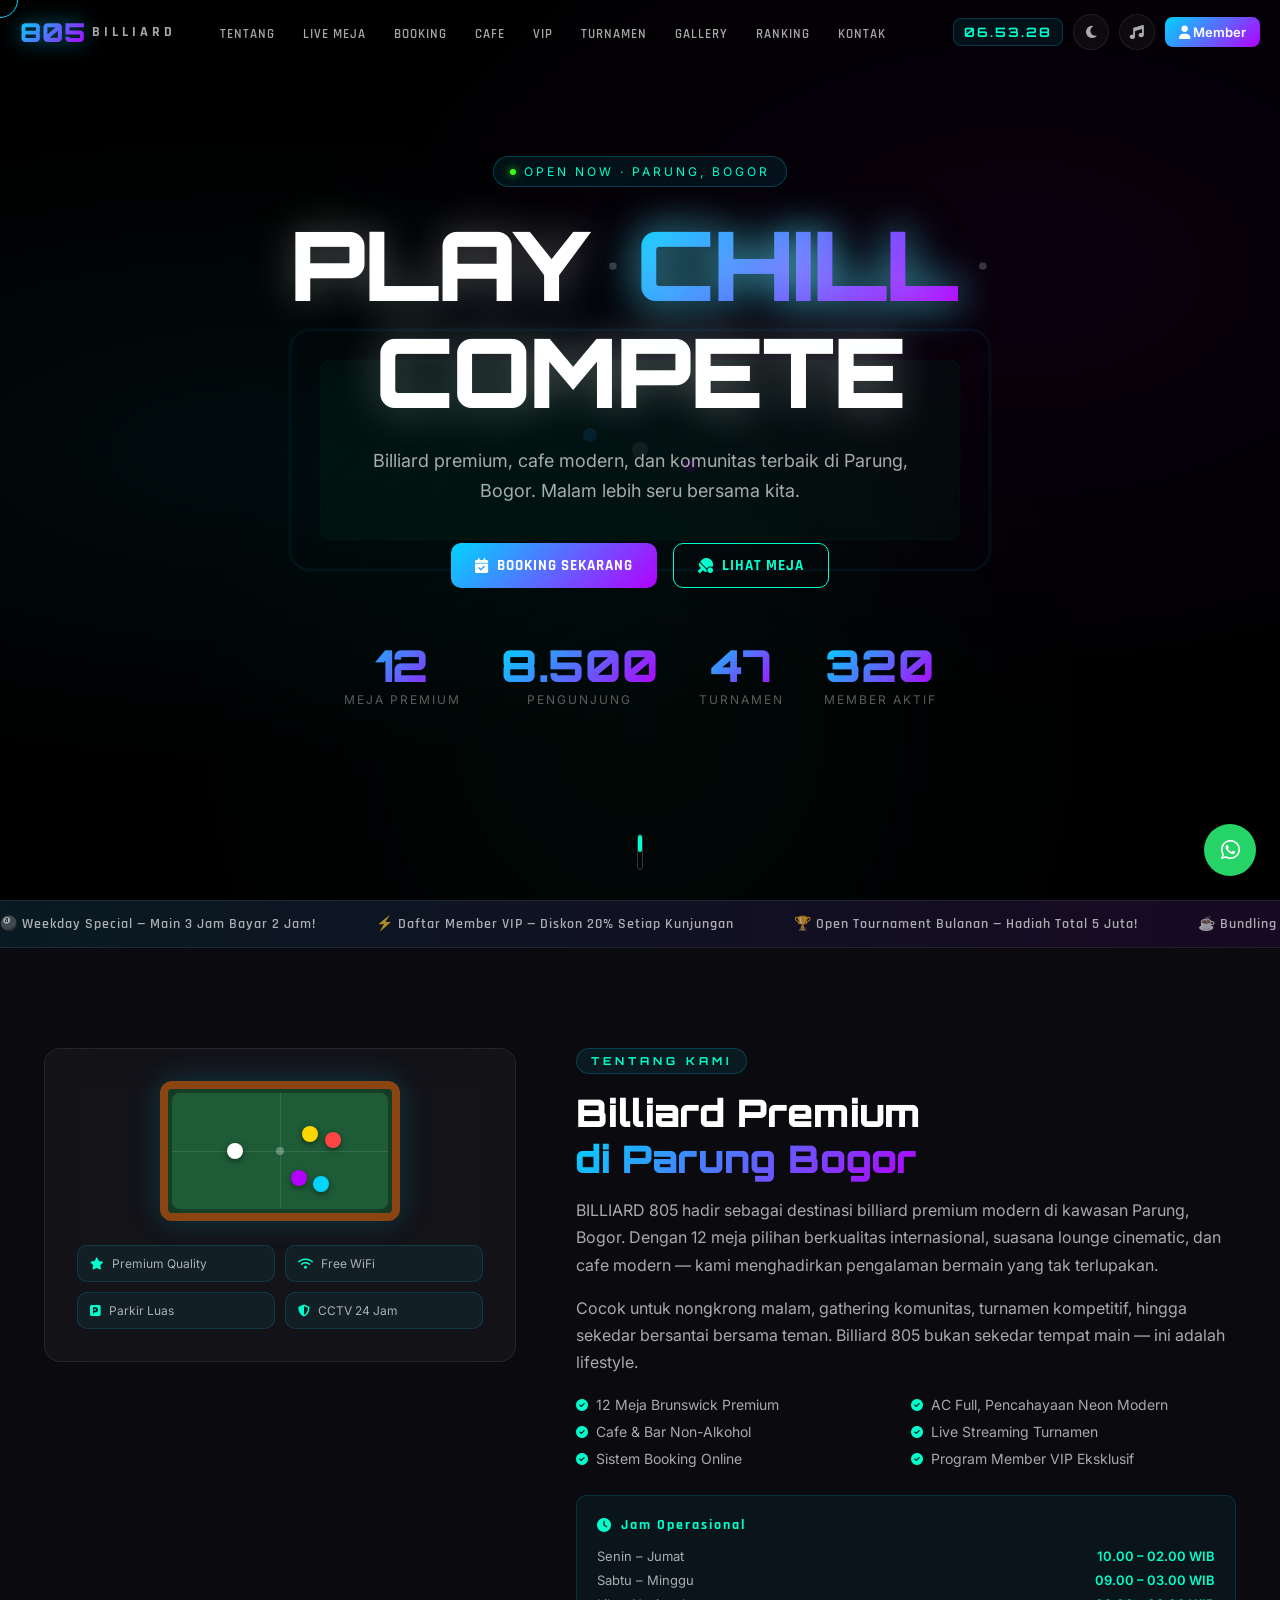
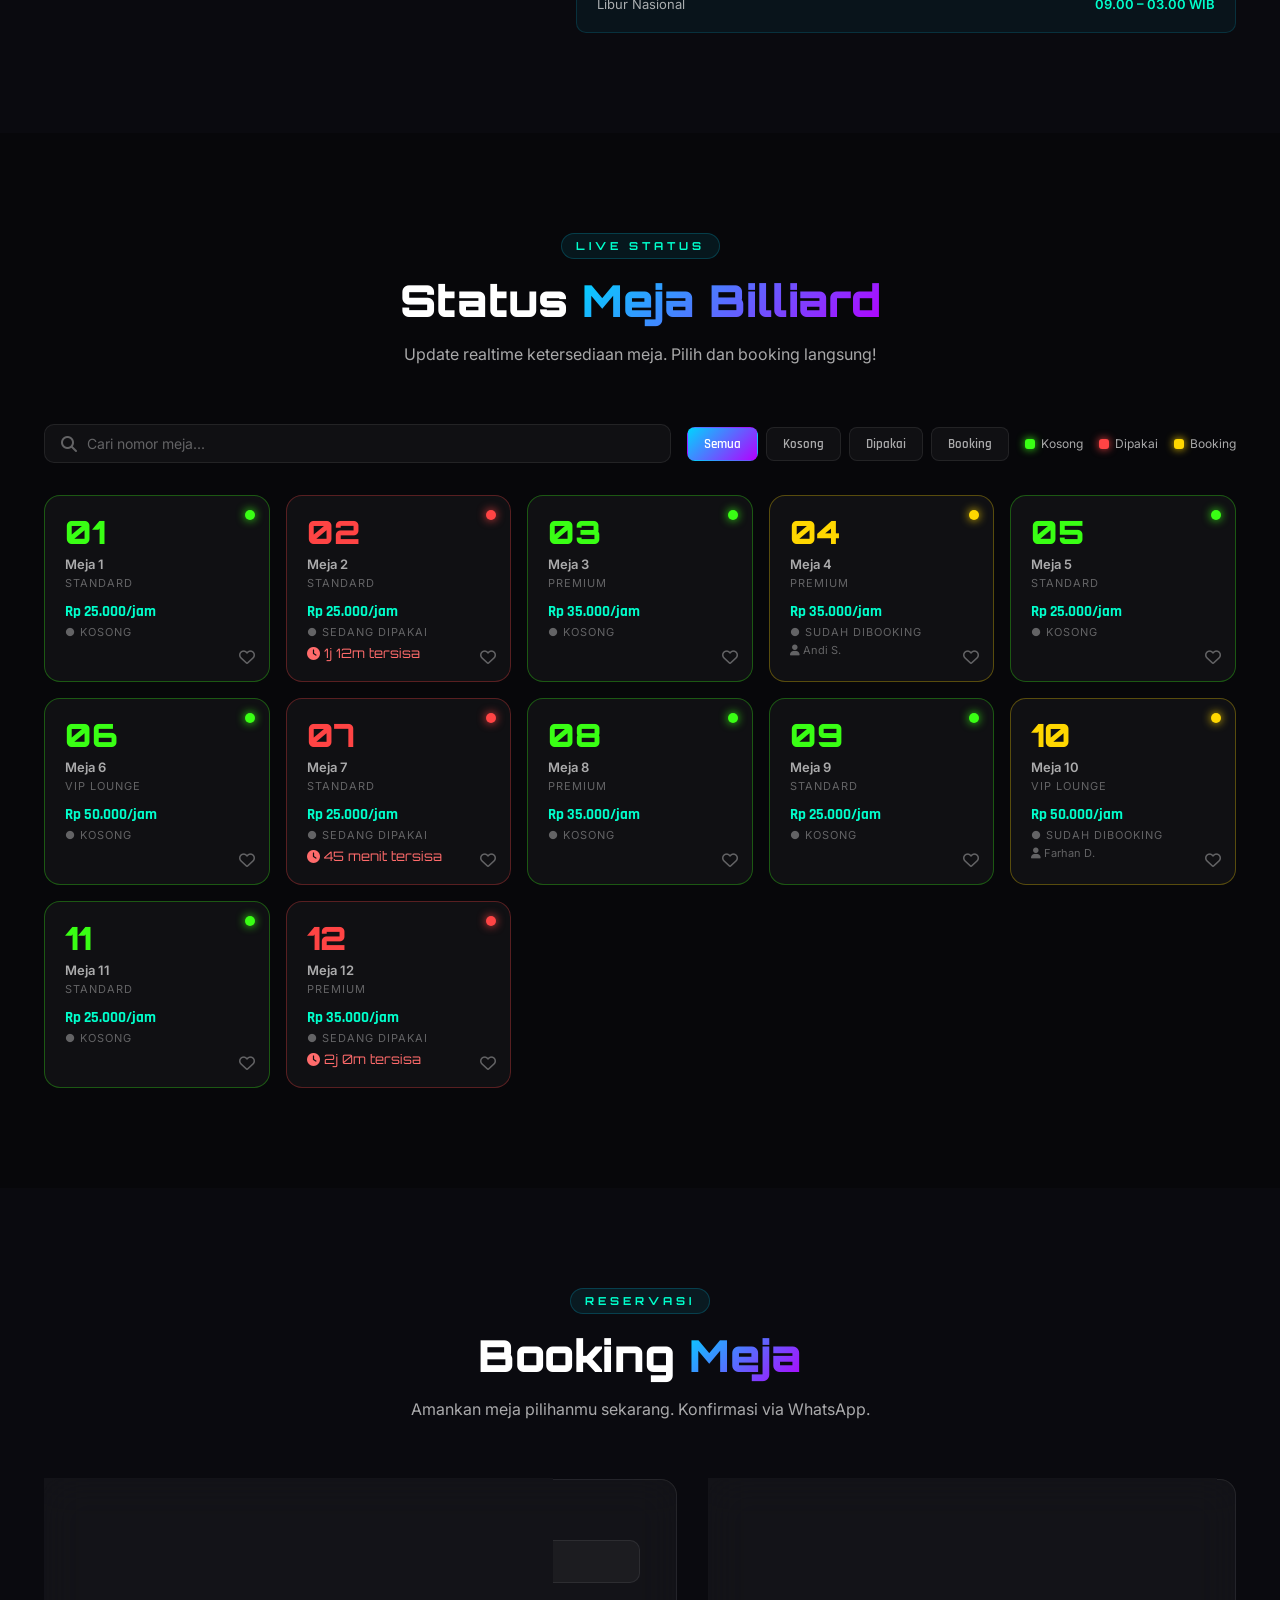
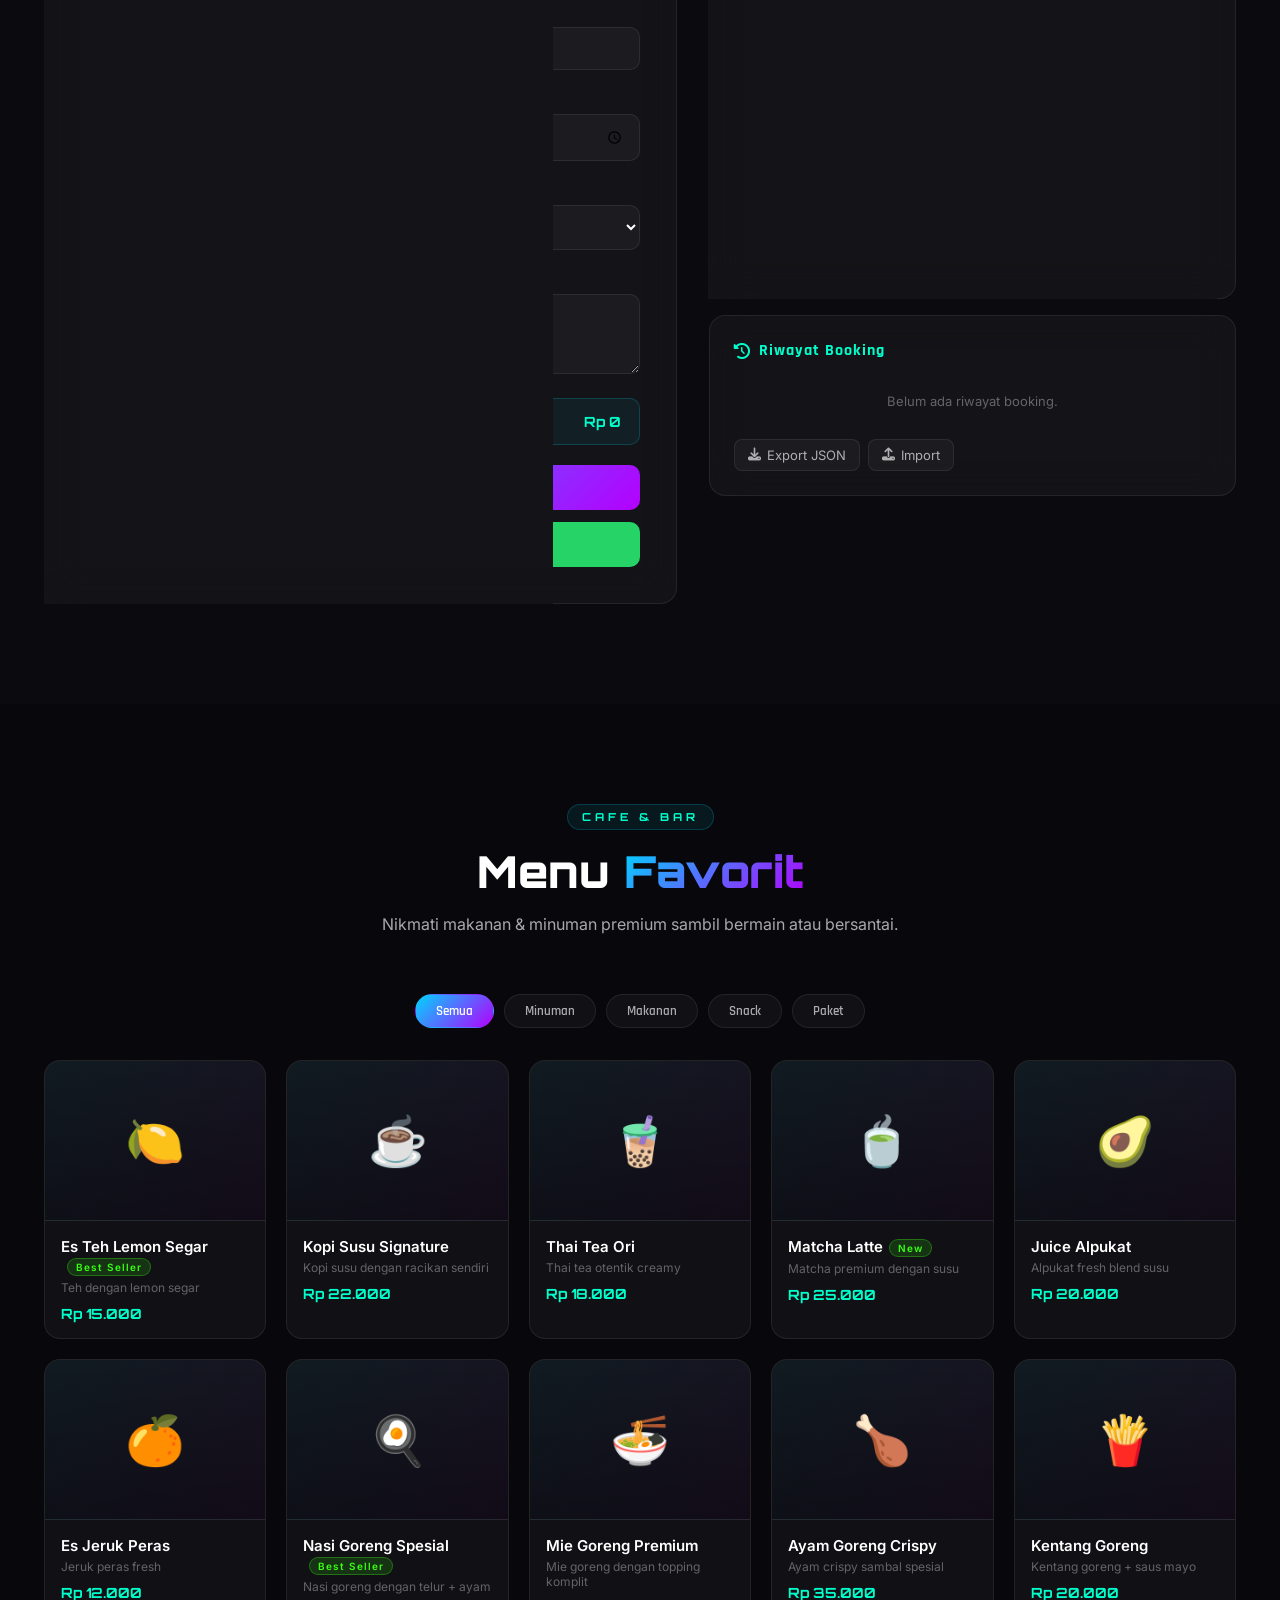
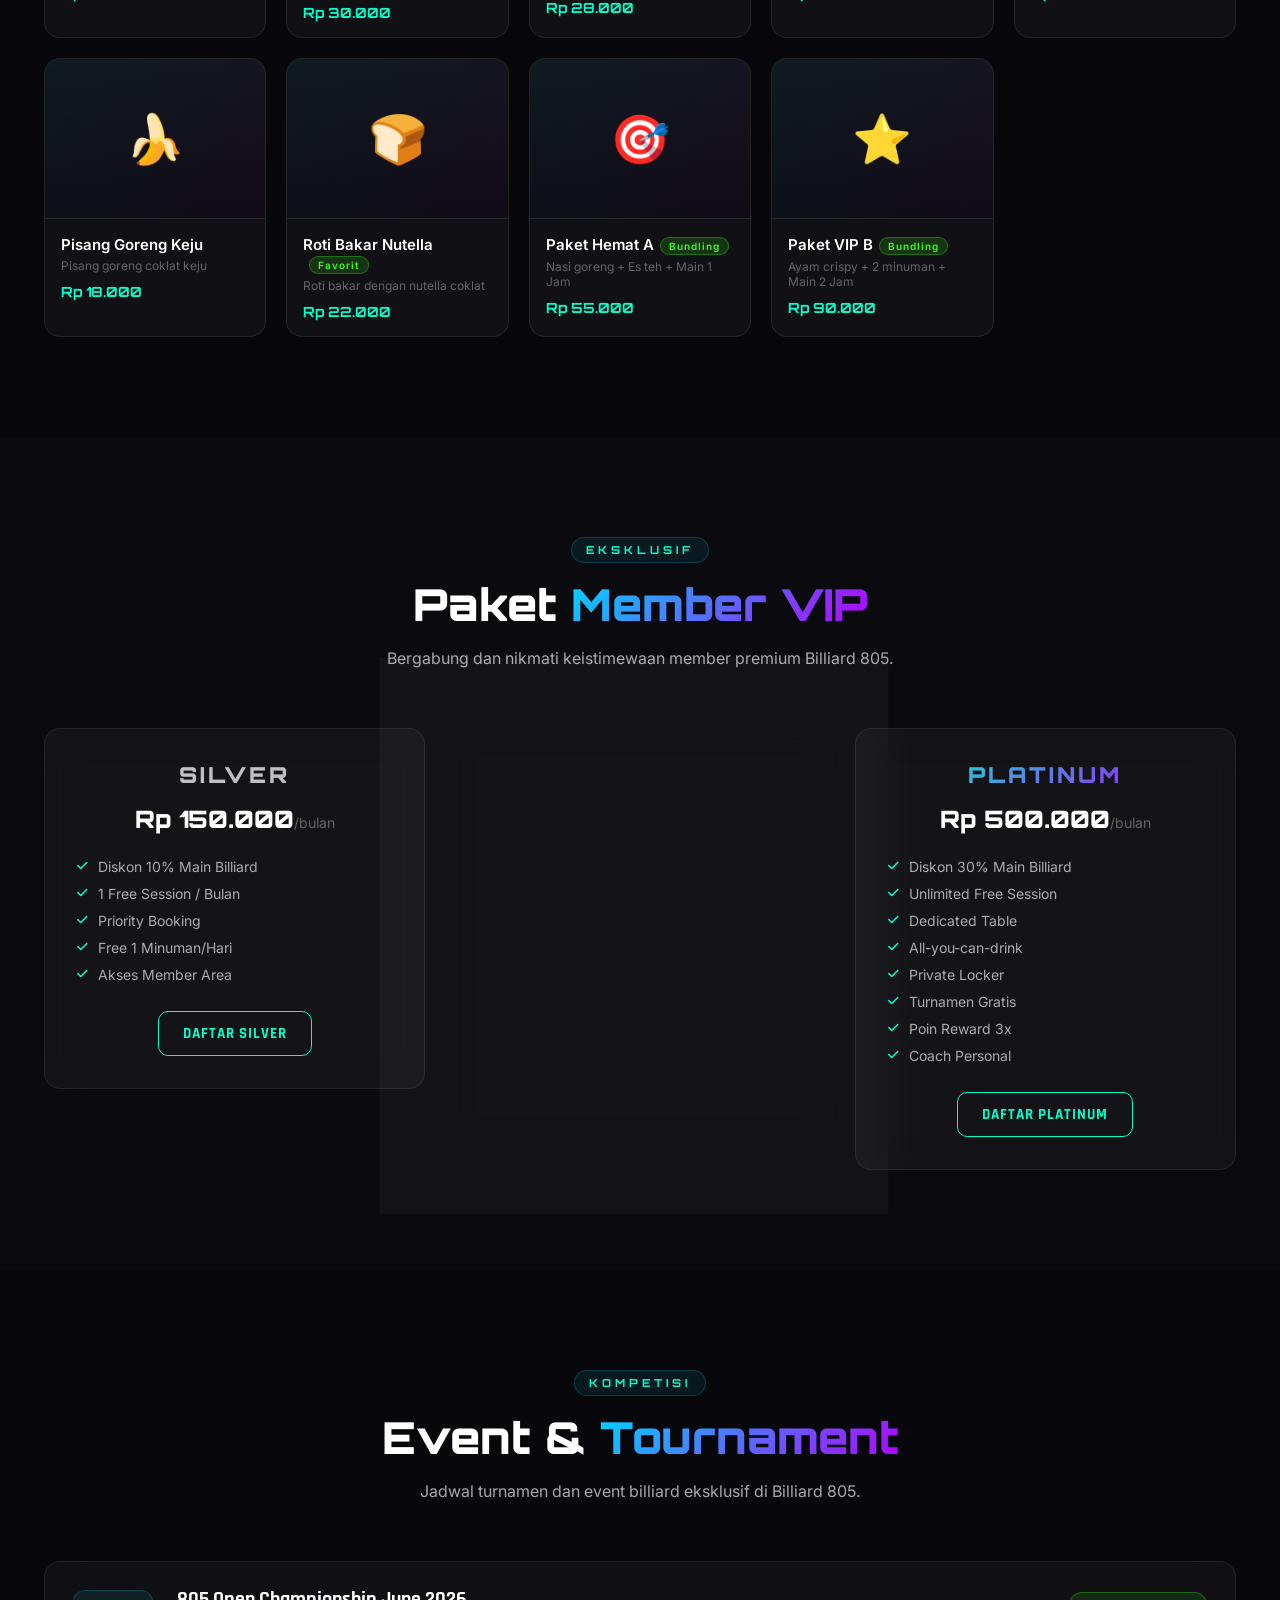
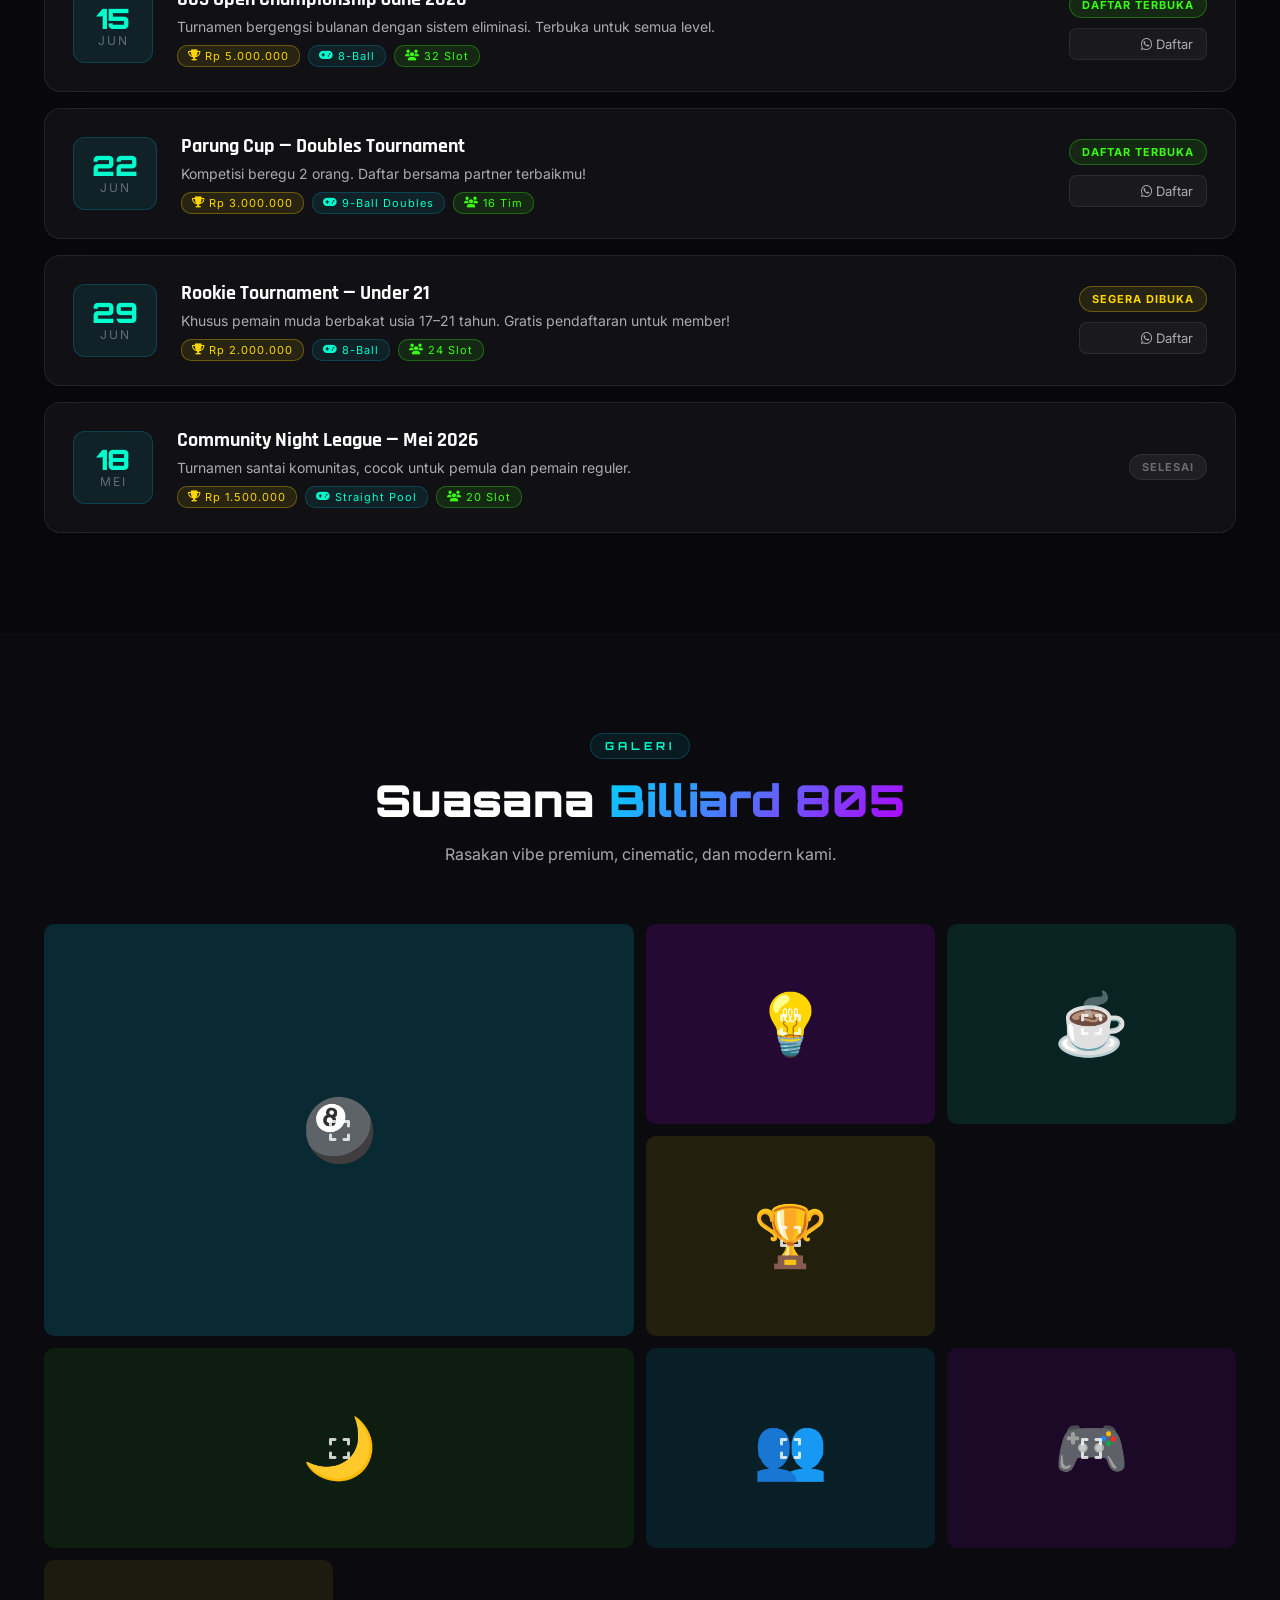
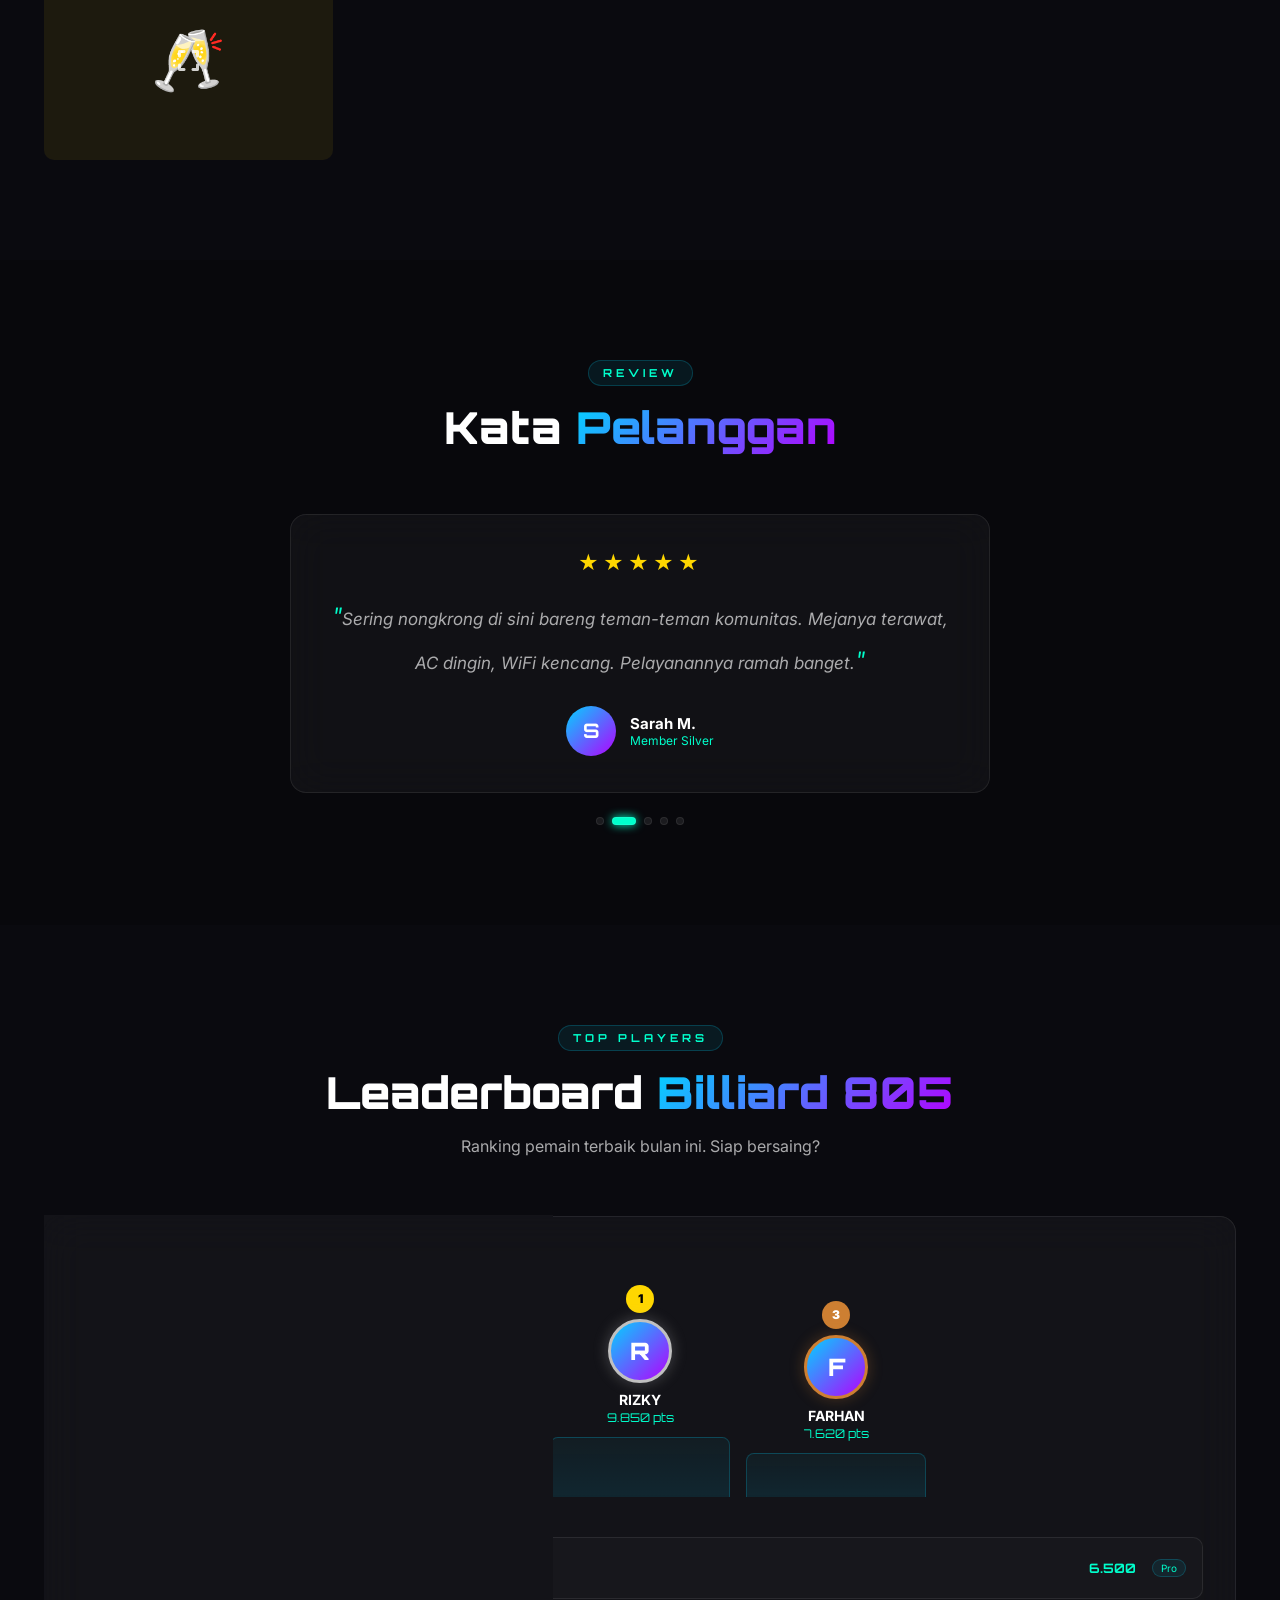
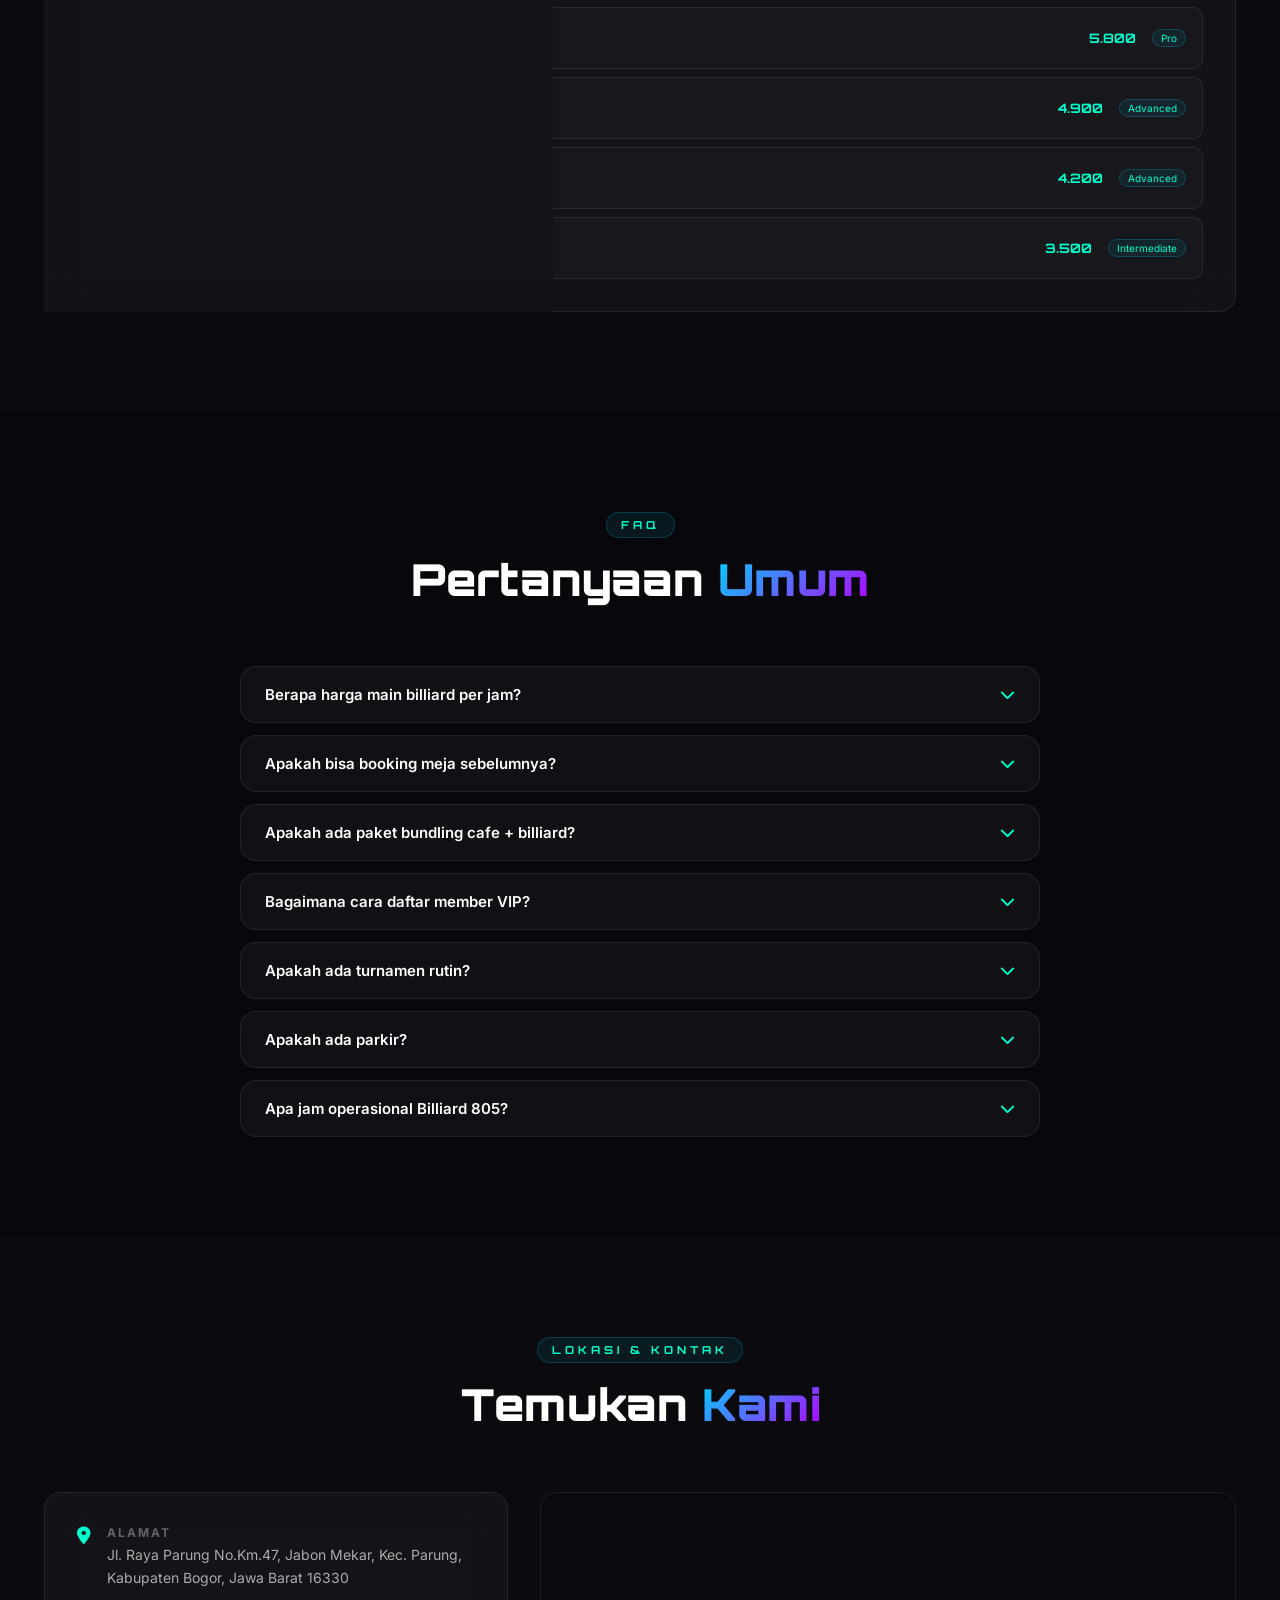
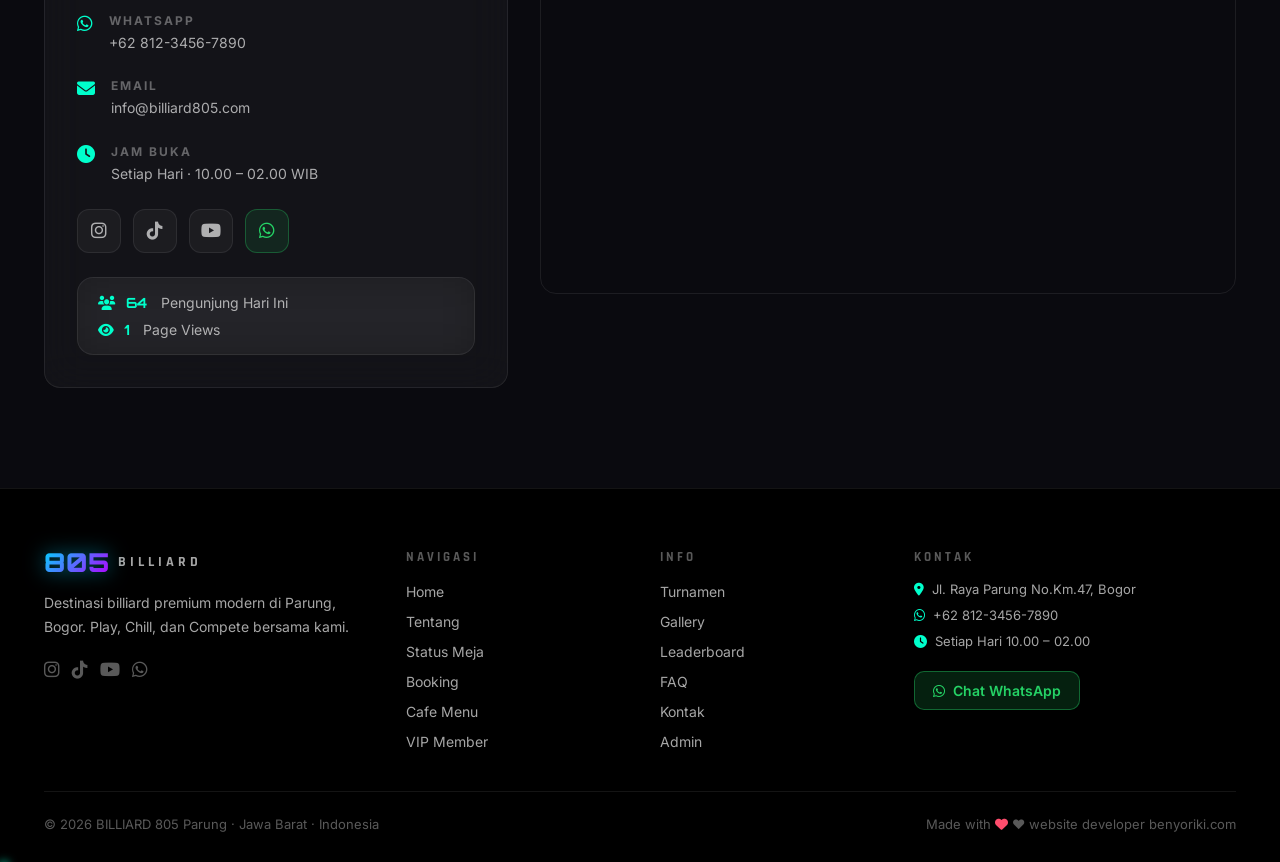
==== commit b1a16847: "Add files via upload" ====
--- a/index.html
+++ b/index.html
@@ -640,10 +640,12 @@
       </div>
       <div class="footer-bottom">
         <p>© 2026 BILLIARD 805 Parung · Jawa Barat · Indonesia</p>
-        <p>Made with <i class="fas fa-heart"></i> for the billiard community</p>
+        <p>Made with <i class="fas fa-heart"></i> ❤️ website developer benyoriki.com</p>
       </div>
     </div>
   </footer>
+  
+  
 
   <!-- FLOATING ACTIONS -->
   <div class="fab-container">
@@ -750,5 +752,11 @@
       });
     }
   </script>
+  
+  
+  
+  
+  <div id="byn-stack"></div>
+<script src="notif-promo.js"></script>
 </body>
 </html>
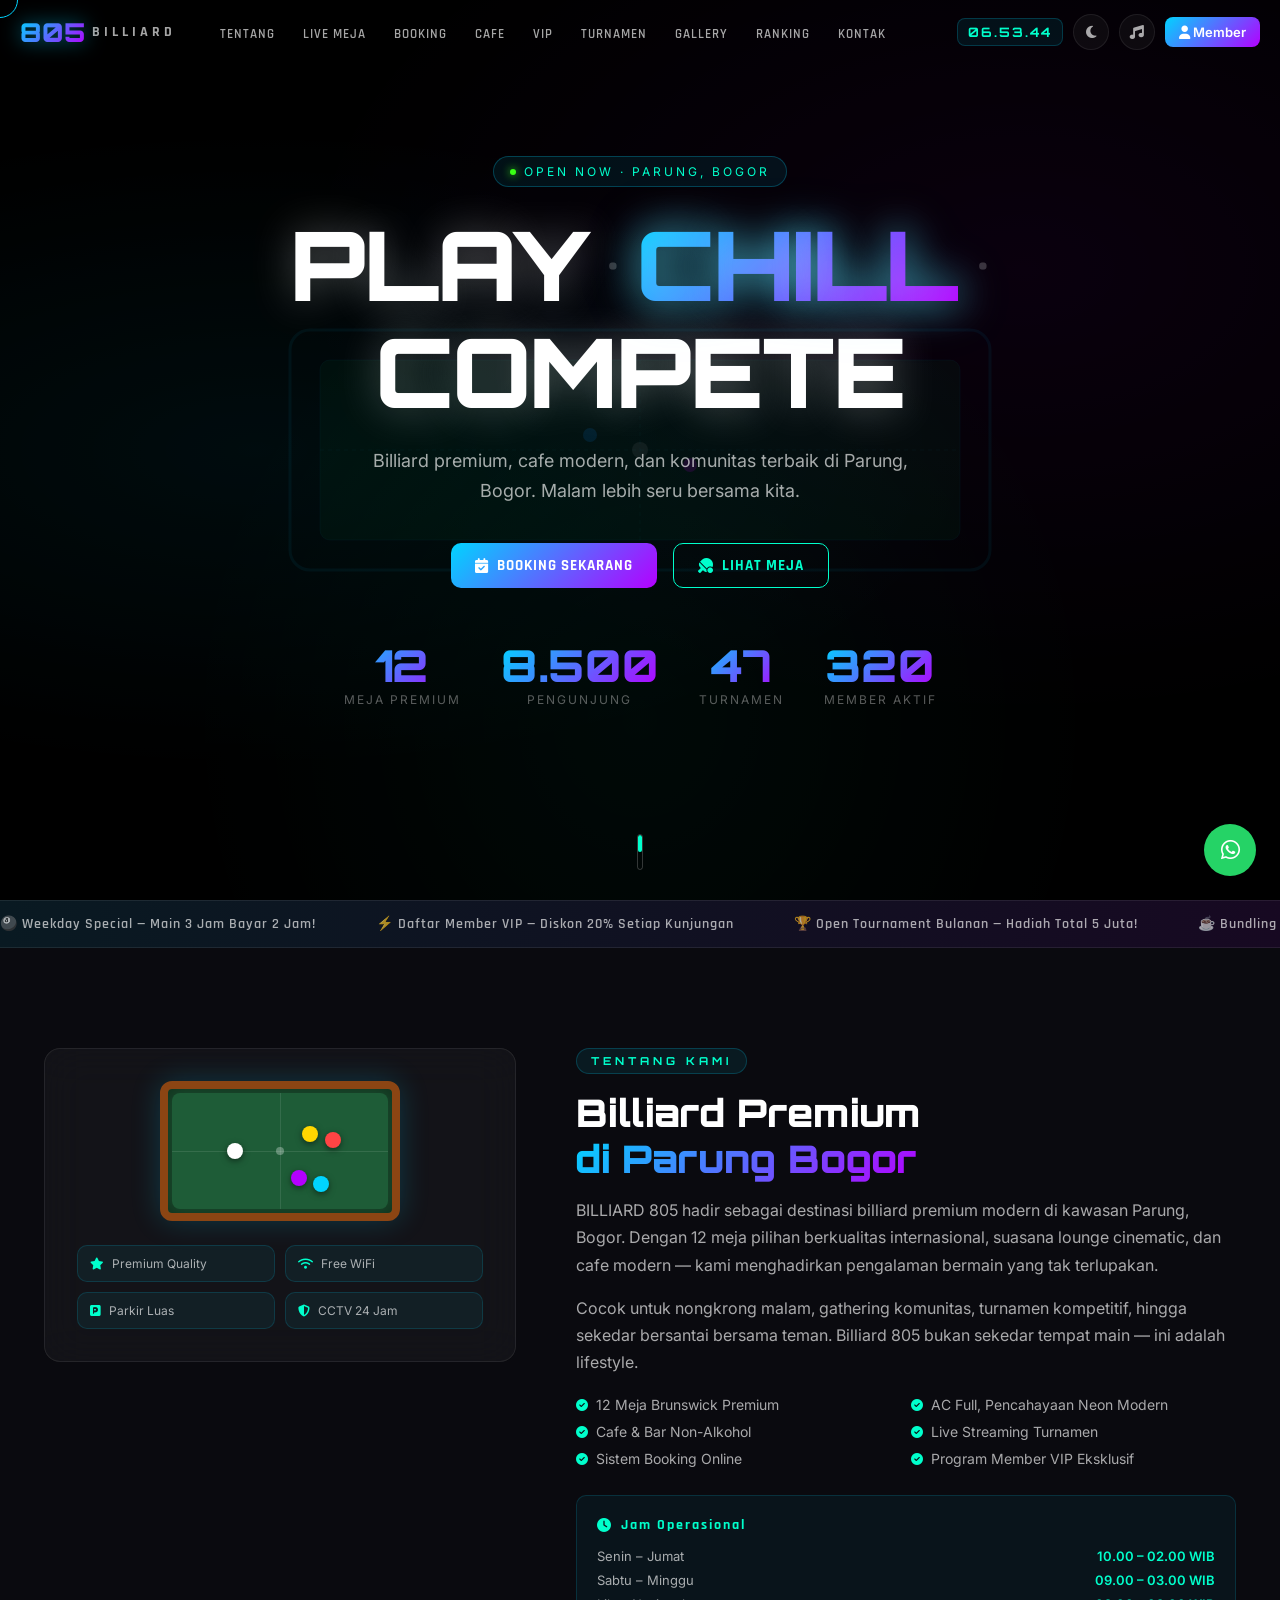
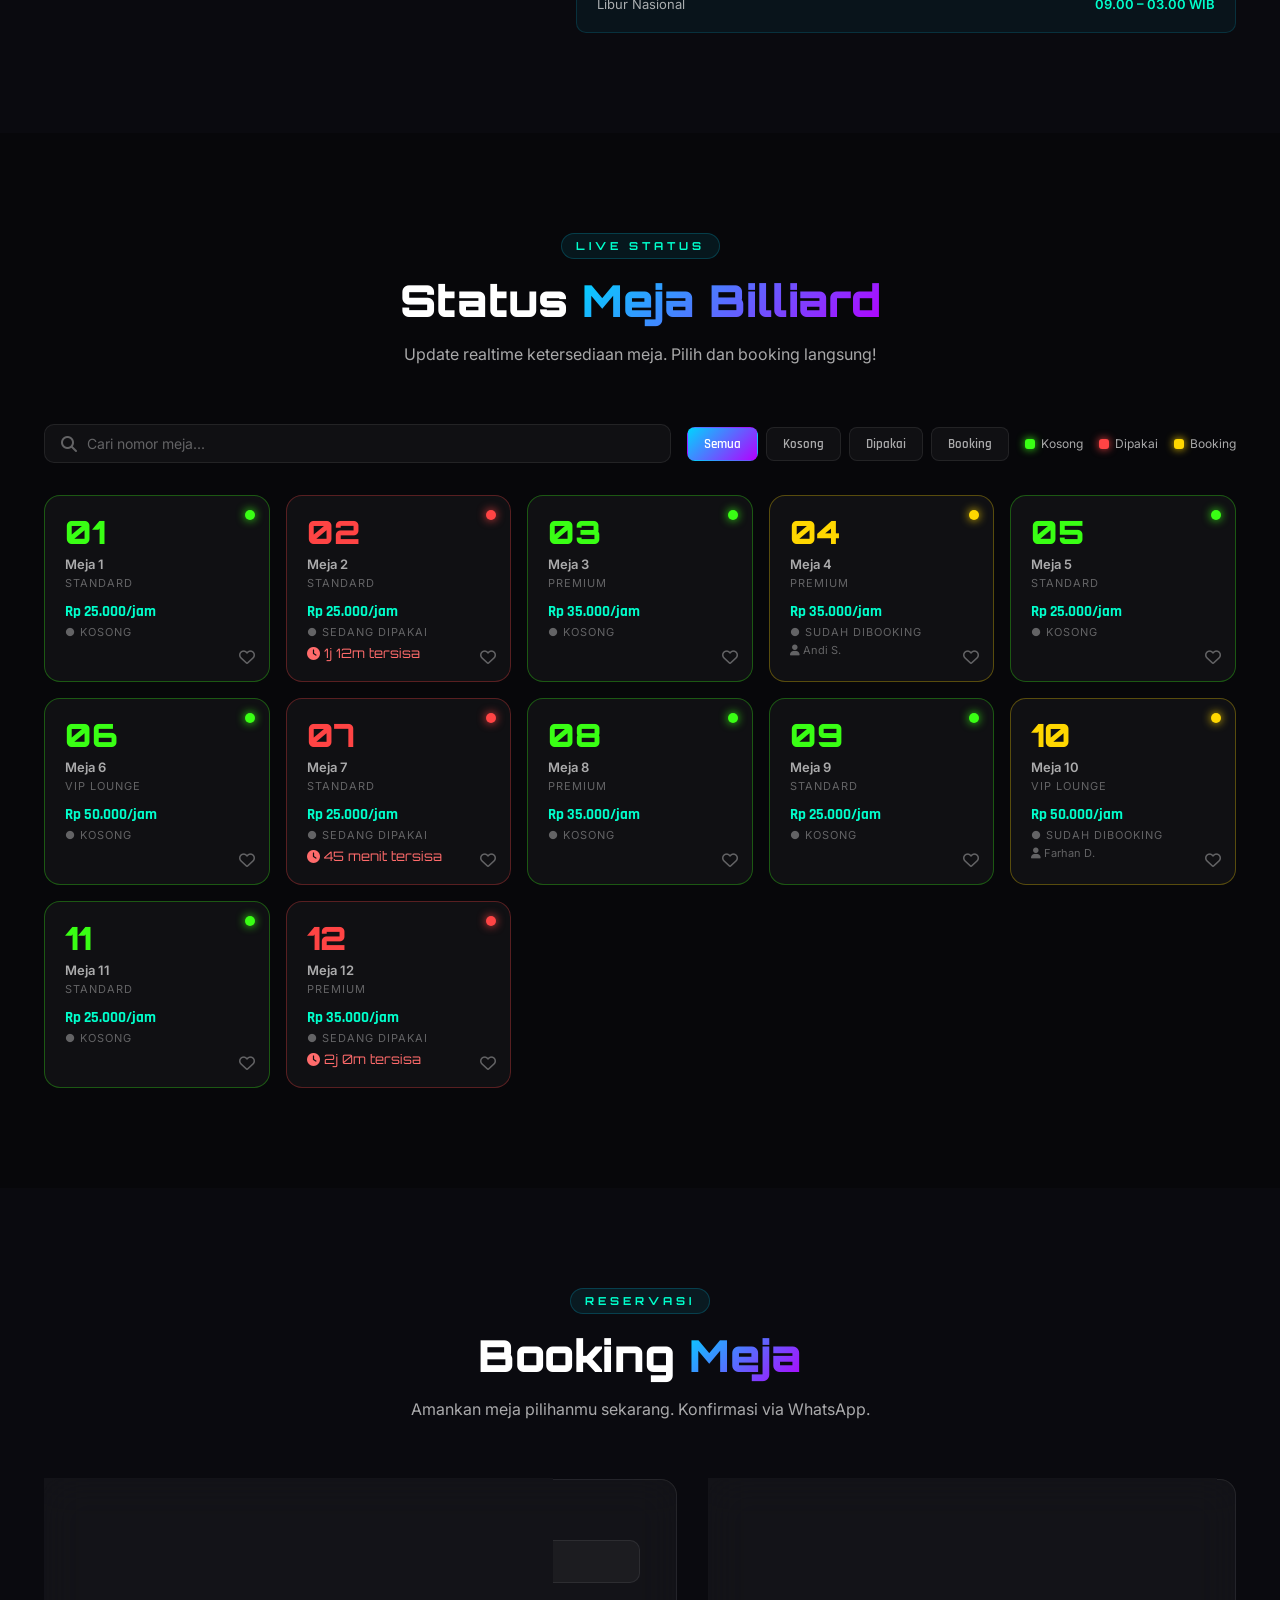
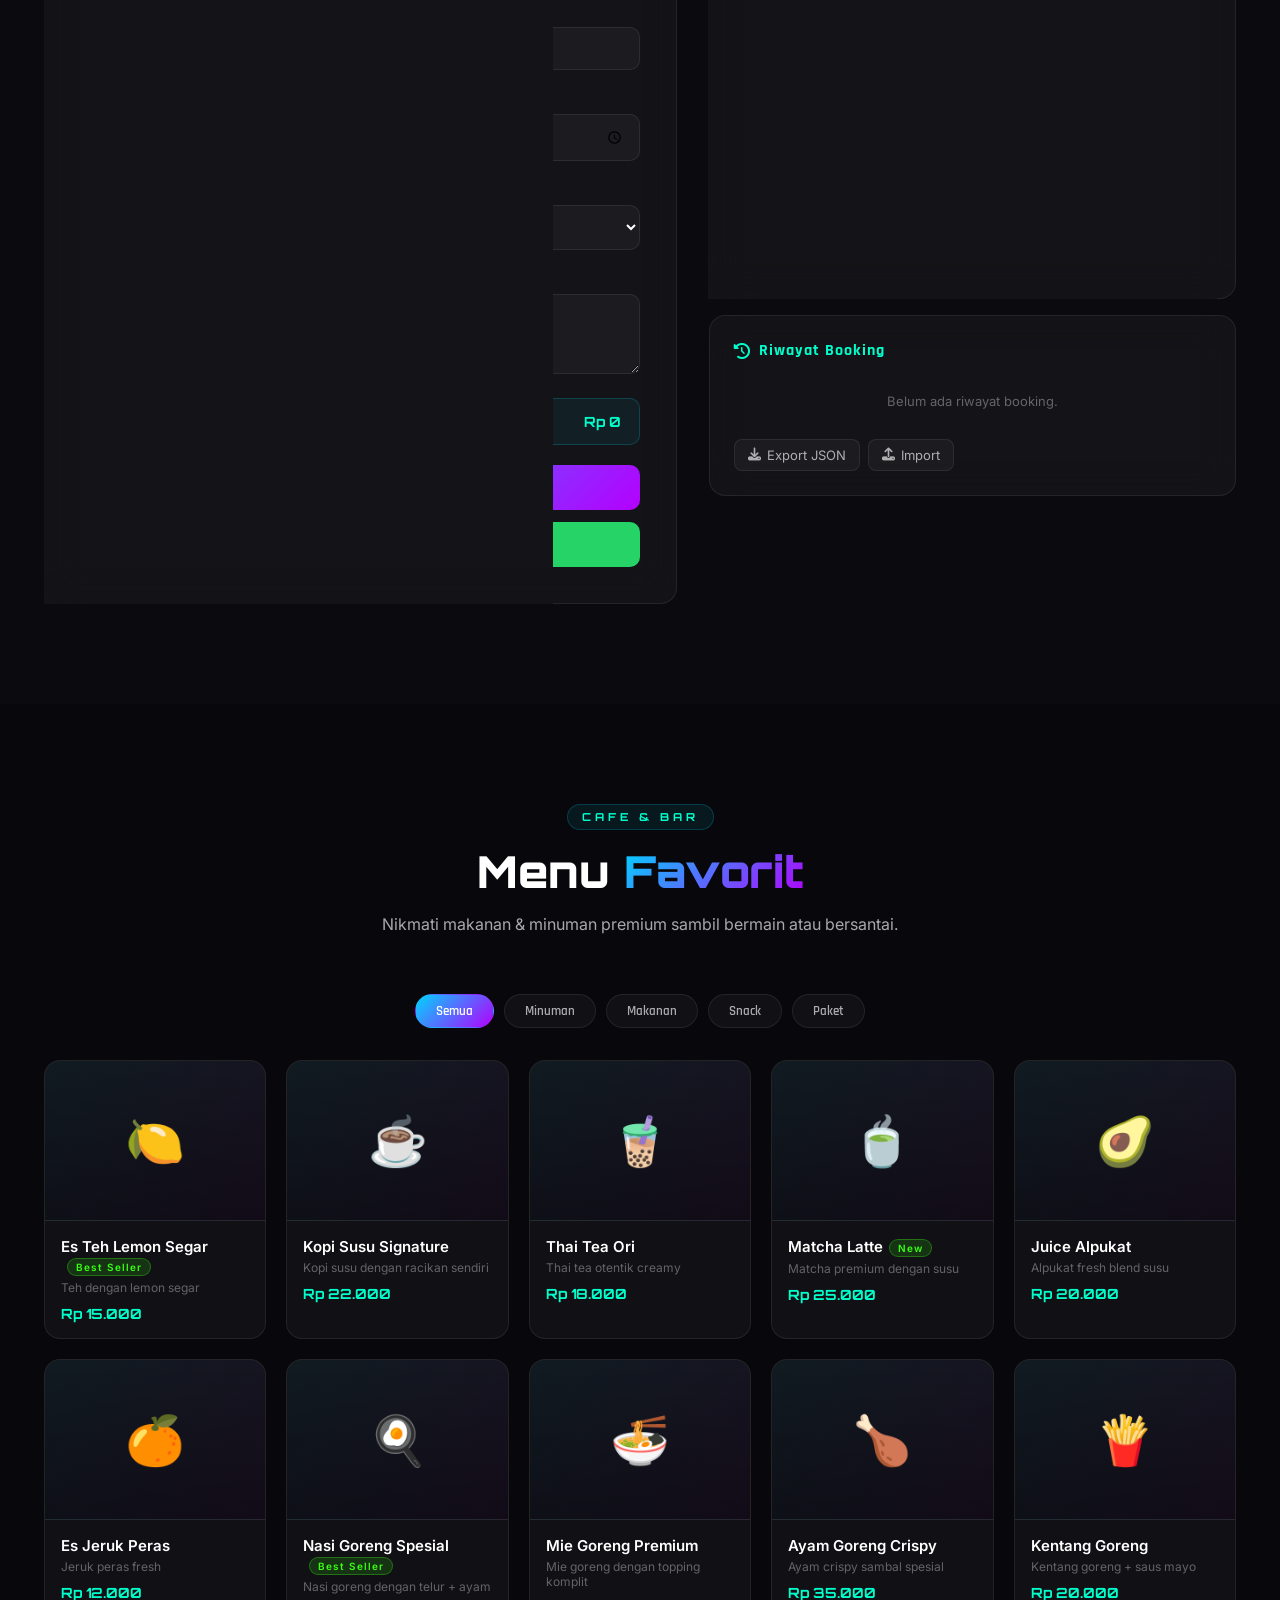
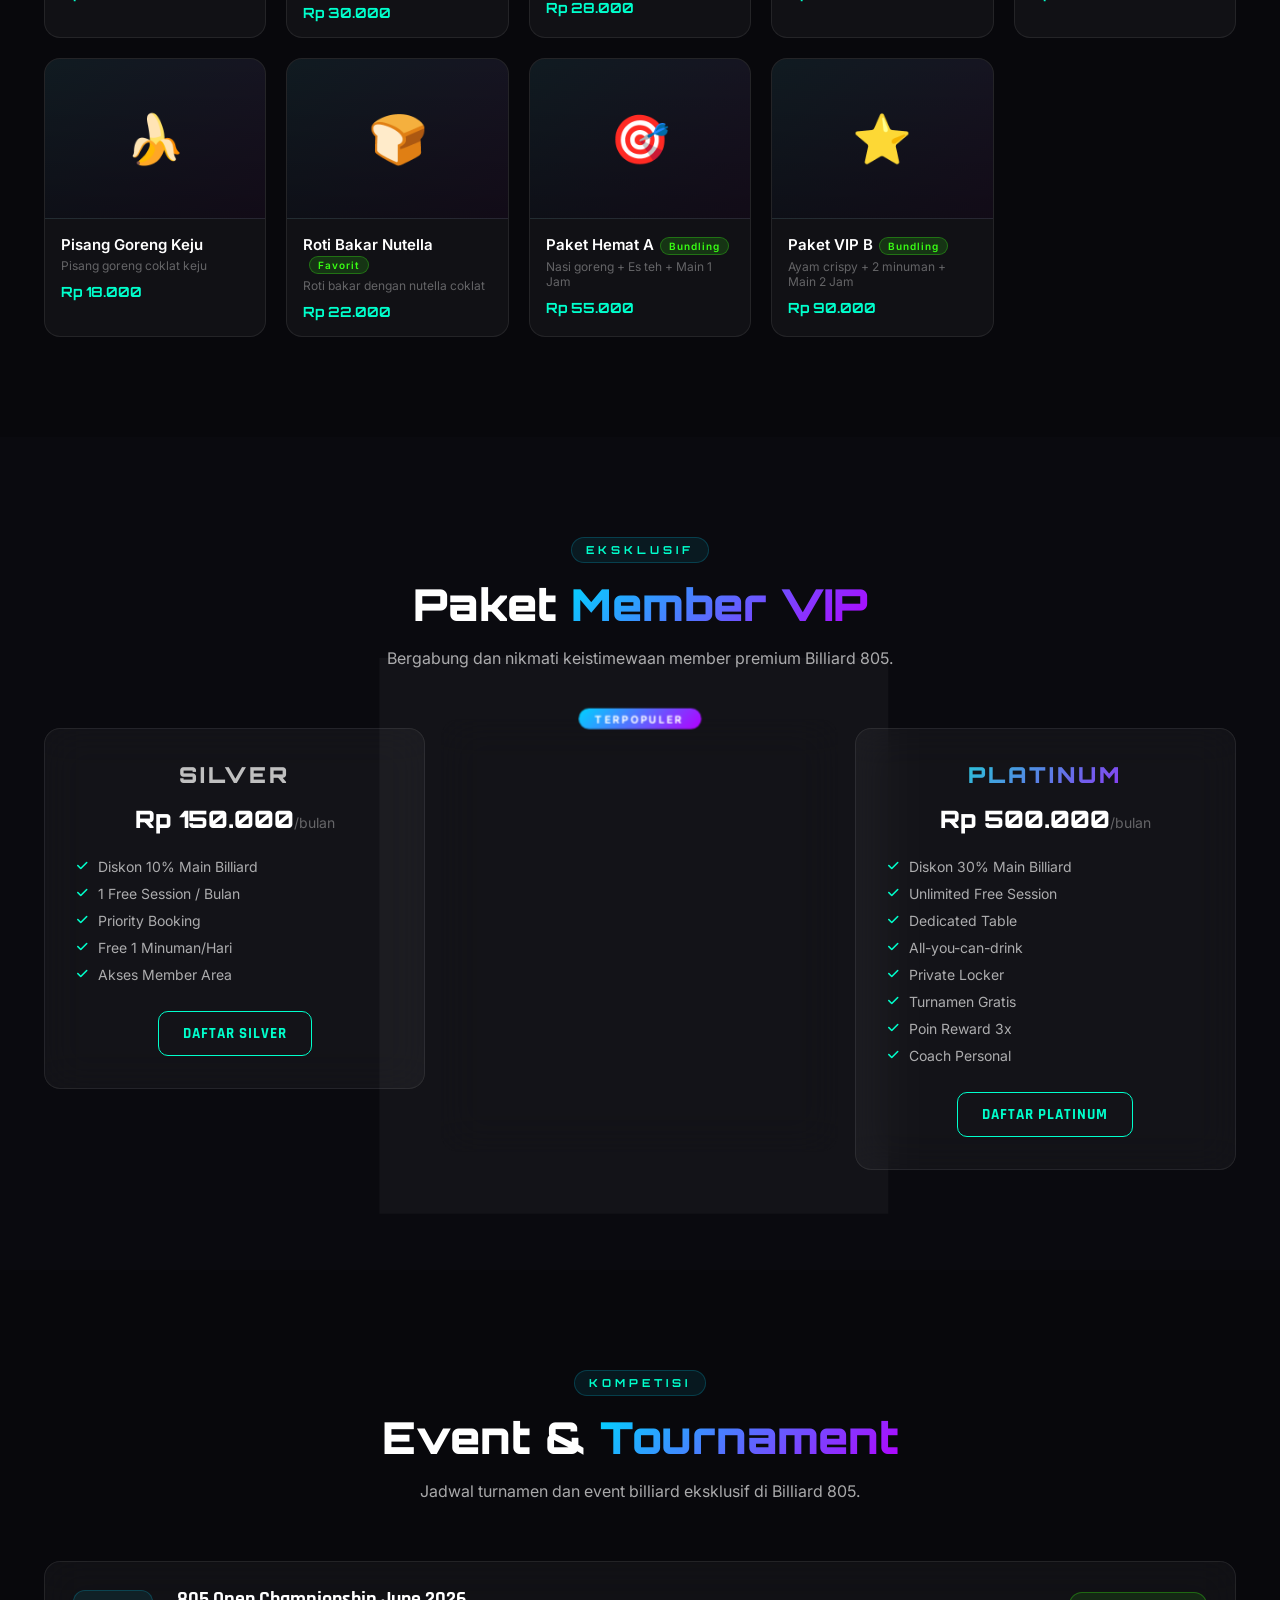
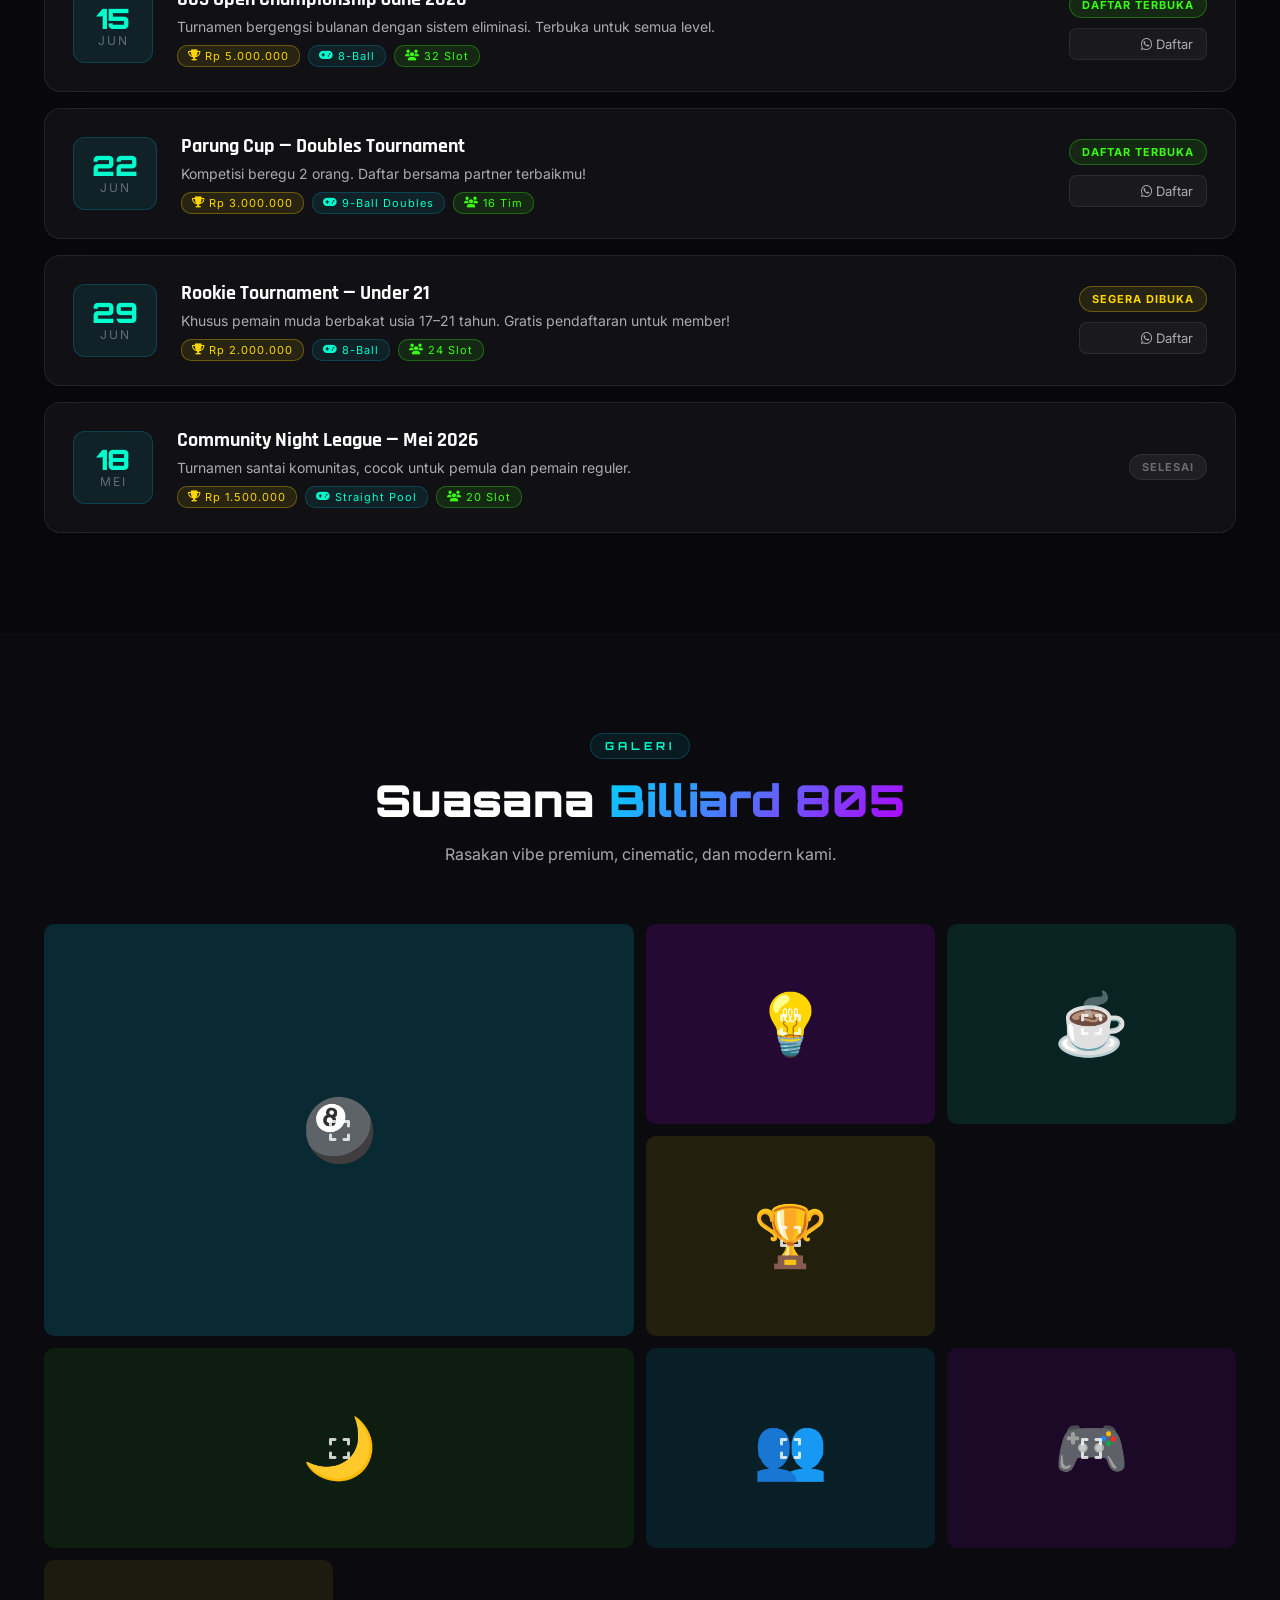
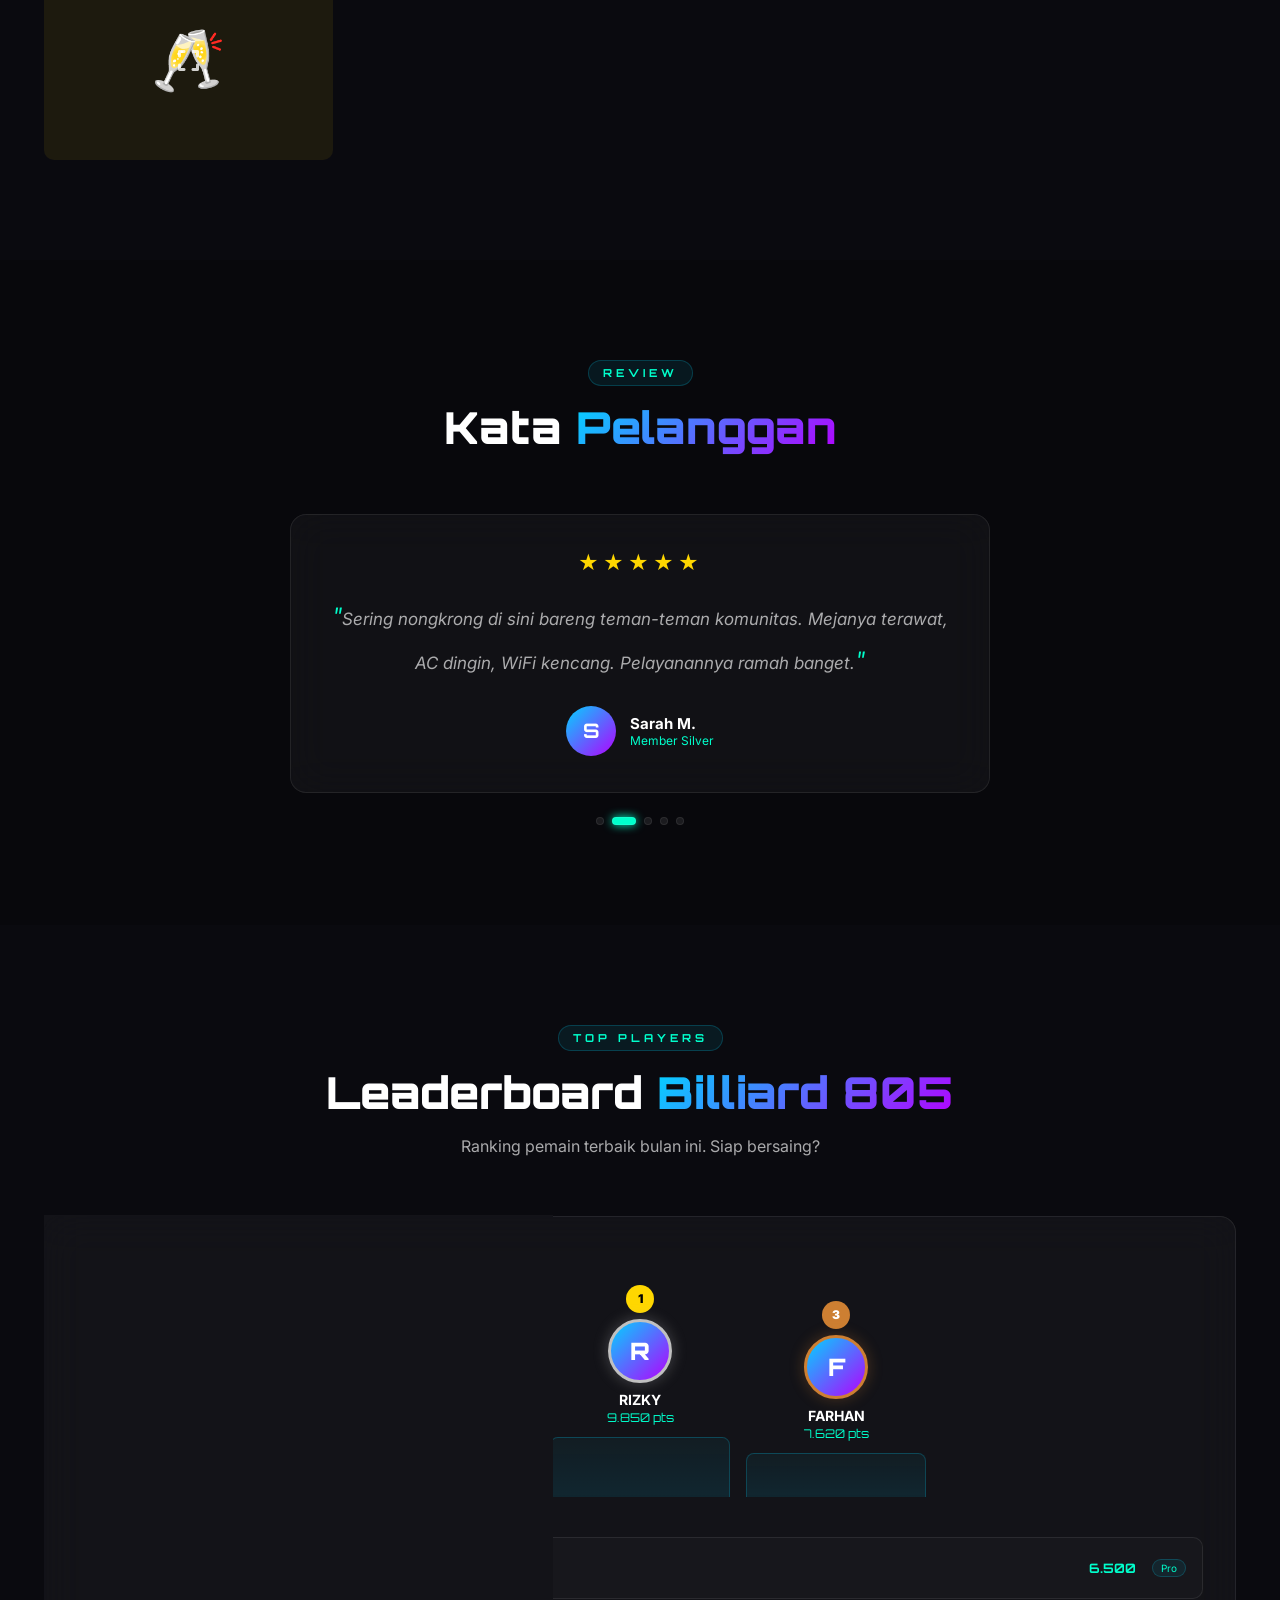
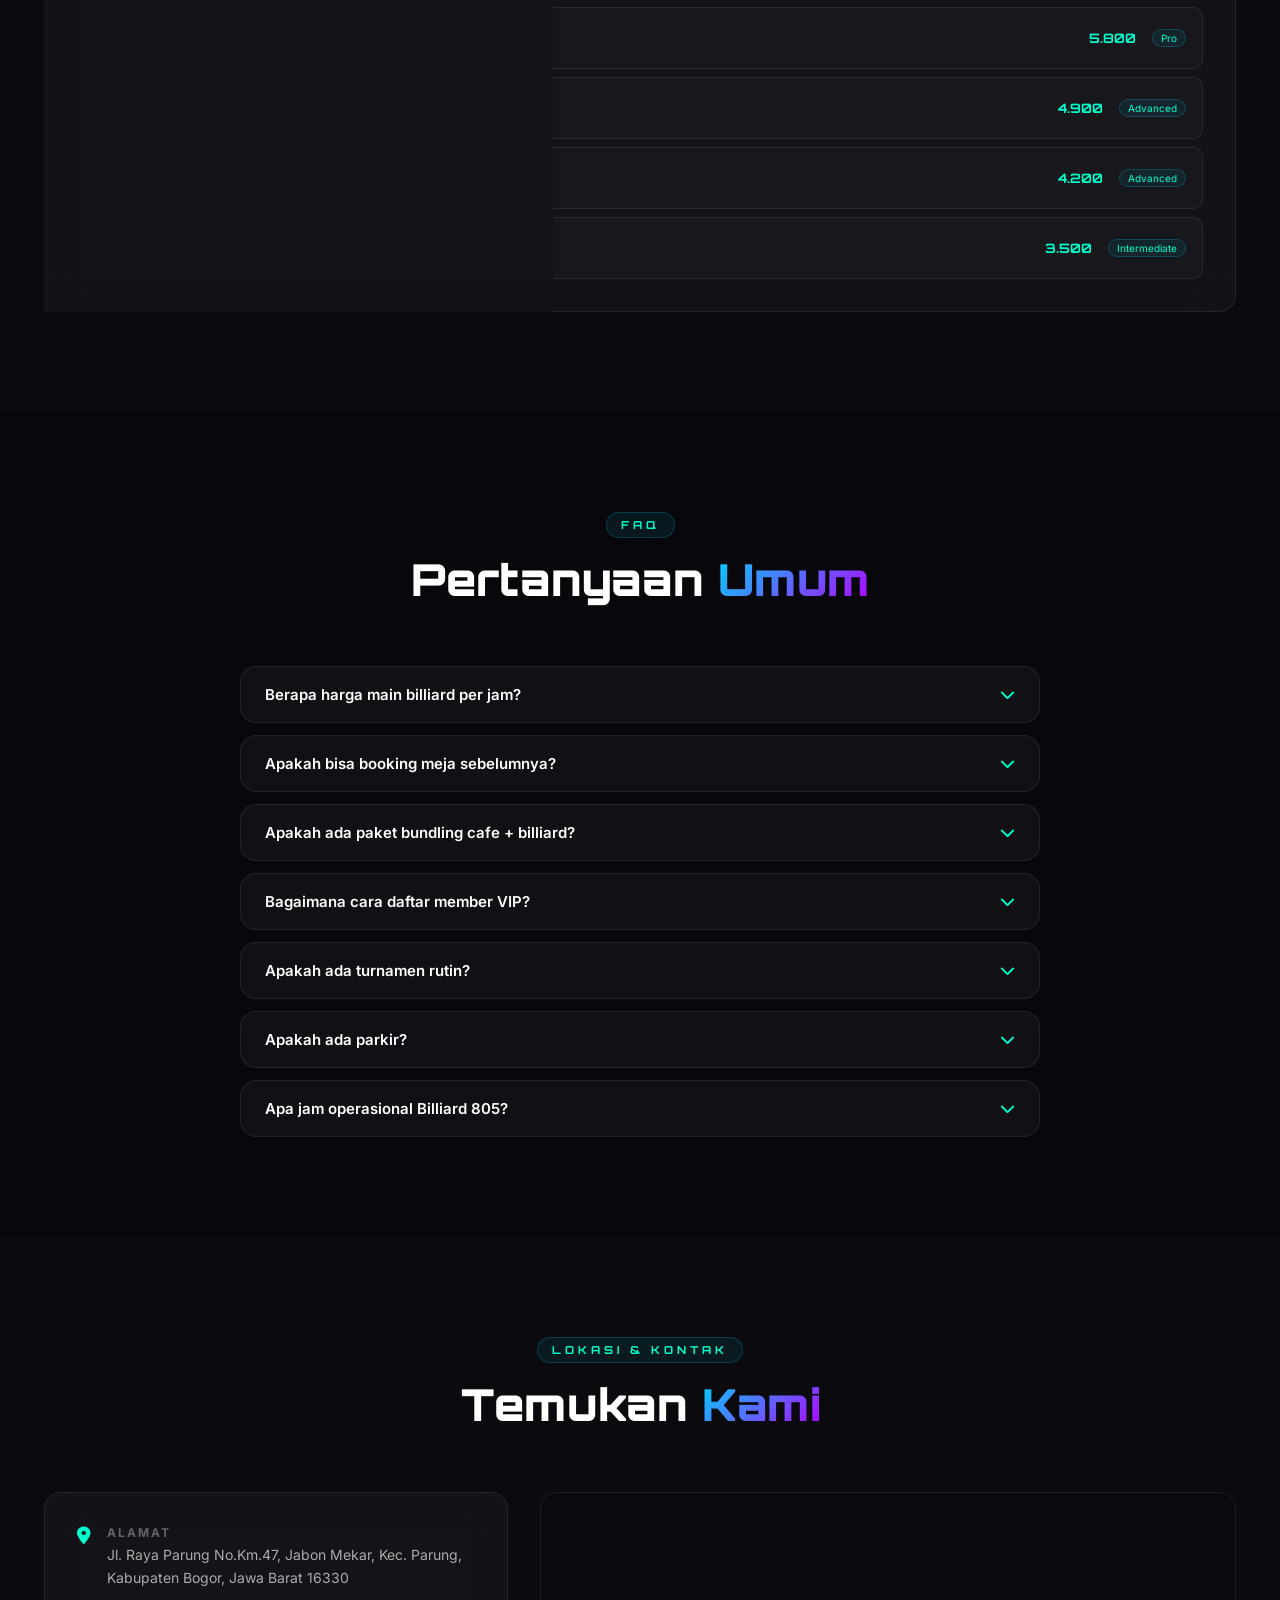
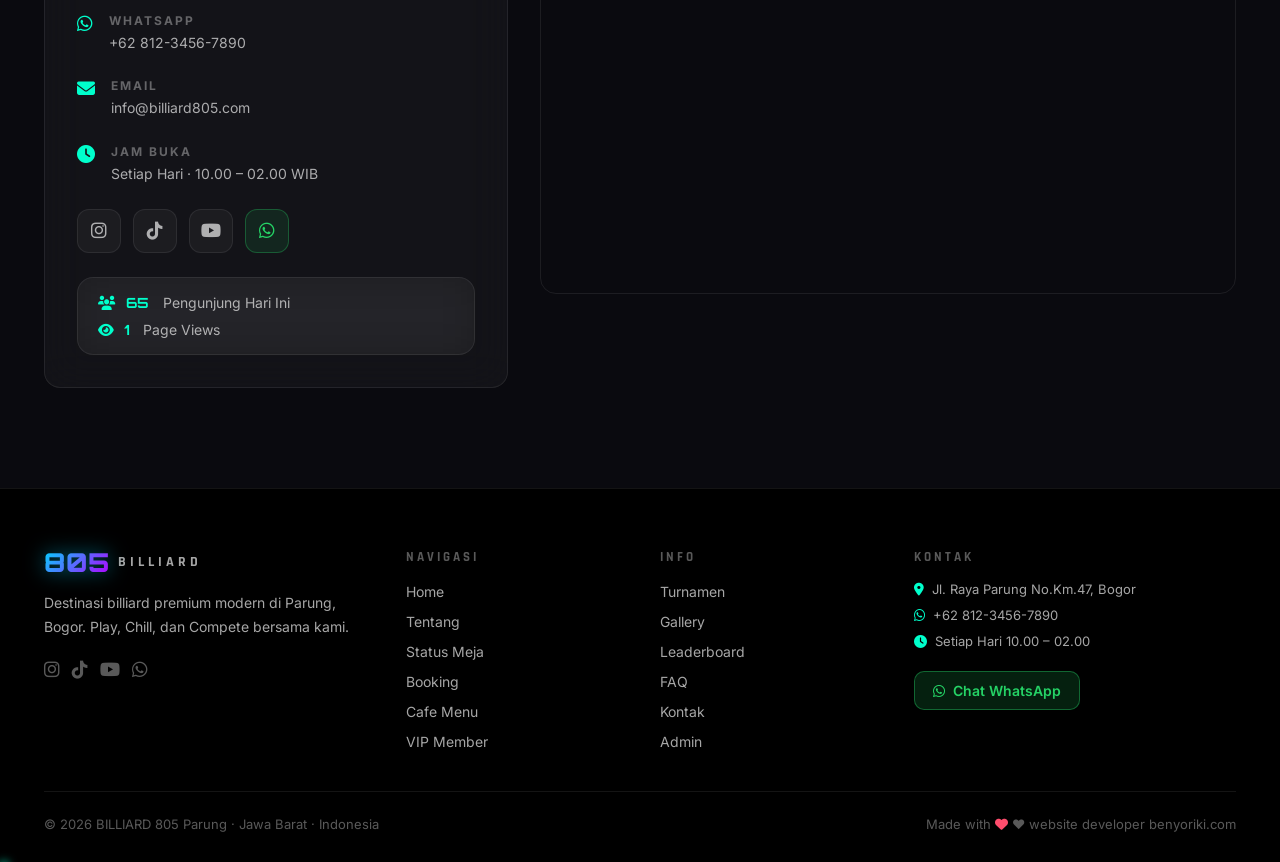
==== commit 7632e724: "Add files via upload" ====
--- a/index.html
+++ b/index.html
@@ -4,6 +4,31 @@
   <meta charset="UTF-8" />
   <meta name="viewport" content="width=device-width, initial-scale=1.0" />
   <meta name="theme-color" content="#0a0a0f" />
+  
+  <!-- Primary Meta -->
+<meta name="title" content="PLAY • CHILL • COMPETE | Billiard Premium Parung Bogor">
+<meta name="description" content="Nikmati pengalaman billiard premium dengan meja berkualitas, cafe modern, area VIP eksklusif, turnamen seru, dan komunitas terbaik di Parung, Bogor. Booking meja online sekarang!">
+
+<!-- Open Graph (WhatsApp / Facebook) -->
+<meta property="og:type" content="website">
+<meta property="og:url" content="https://benyoriki.github.io/02/">
+<meta property="og:title" content="PLAY • CHILL • COMPETE | Billiard Premium Parung Bogor">
+<meta property="og:description" content="Lebih dari sekadar tempat billiard. Rasakan suasana modern, meja premium, cafe nyaman, area VIP eksklusif, dan turnamen kompetitif yang membuat setiap permainan lebih seru.">
+<meta property="og:image" content="https://benyoriki.github.io/02/preview.jpg">
+<meta property="og:image:width" content="1200">
+<meta property="og:image:height" content="630">
+
+<!-- Twitter -->
+<meta property="twitter:card" content="summary_large_image">
+<meta property="twitter:title" content="PLAY • CHILL • COMPETE | Billiard Premium & Cafe Modern">
+<meta property="twitter:description" content="Tempat nongkrong dan bermain billiard terbaik di Parung, Bogor. Booking online, meja premium, cafe modern, event turnamen, dan komunitas yang aktif setiap hari.">
+<meta property="twitter:image" content="https://benyoriki.github.io/02/preview.jpg">
+
+<!-- Additional SEO -->
+<meta name="keywords" content="billiard parung, billiard bogor, booking meja billiard, billiard premium, cafe billiard, tempat nongkrong bogor, turnamen billiard, billiard vip, billiard modern, billiard terdekat">
+<meta name="author" content="PLAY • CHILL • COMPETE">
+<meta name="robots" content="index, follow">
+<meta name="theme-color" content="#00E5FF">
 
   <!-- SEO -->
   <title>BILLIARD 805 Parung | Play • Chill • Compete | Bogor</title>
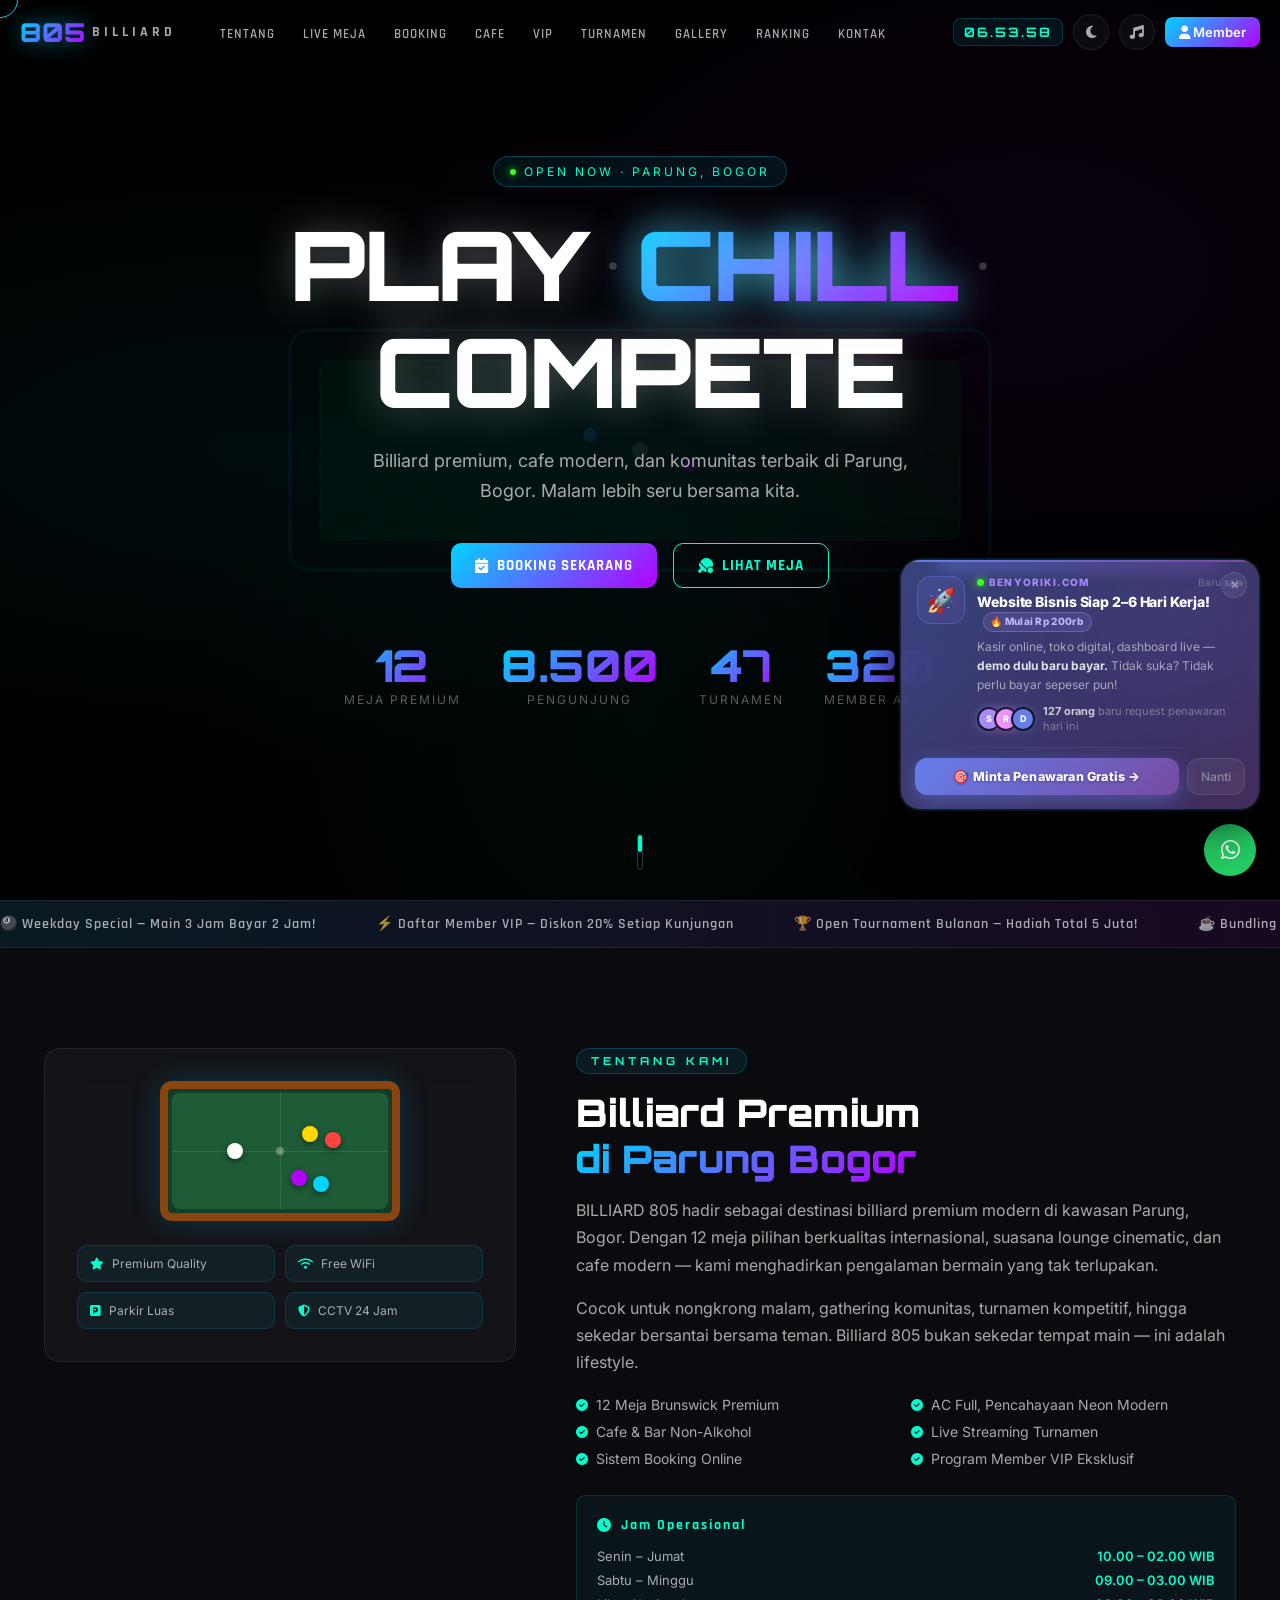
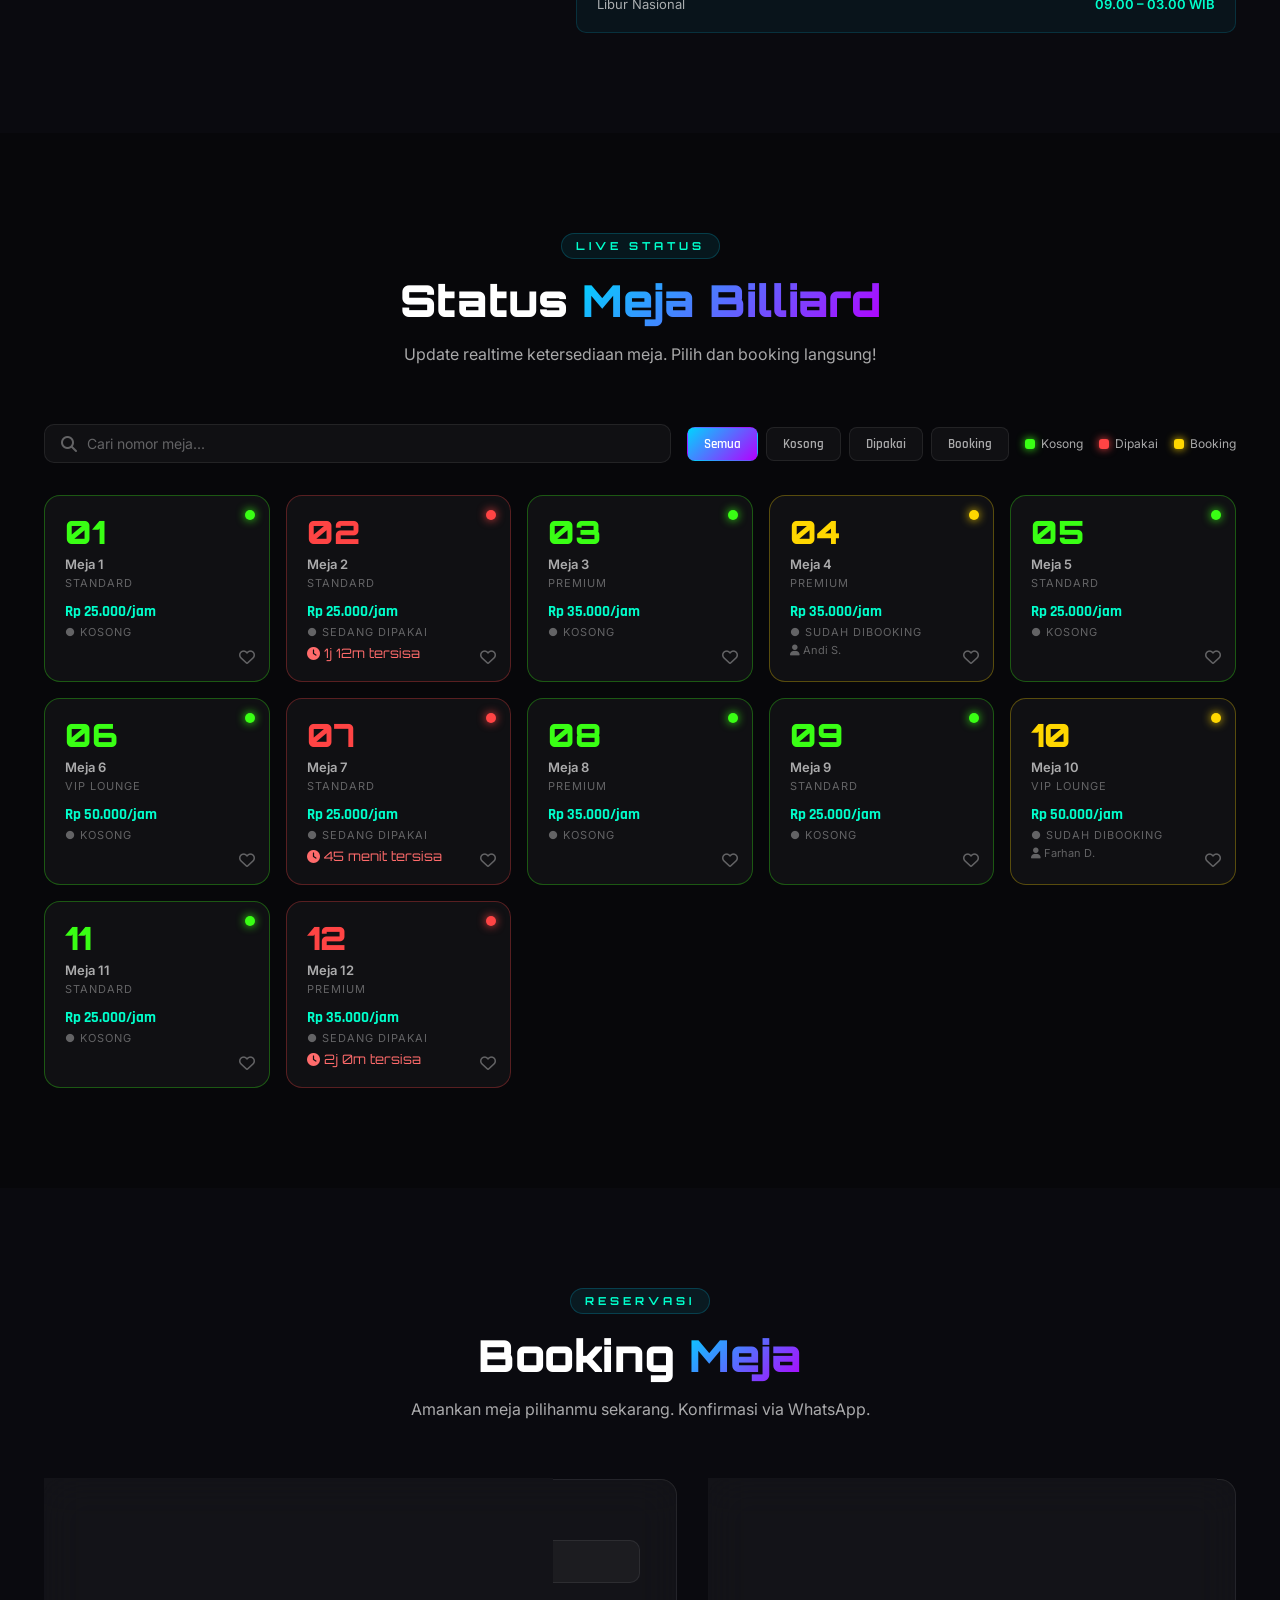
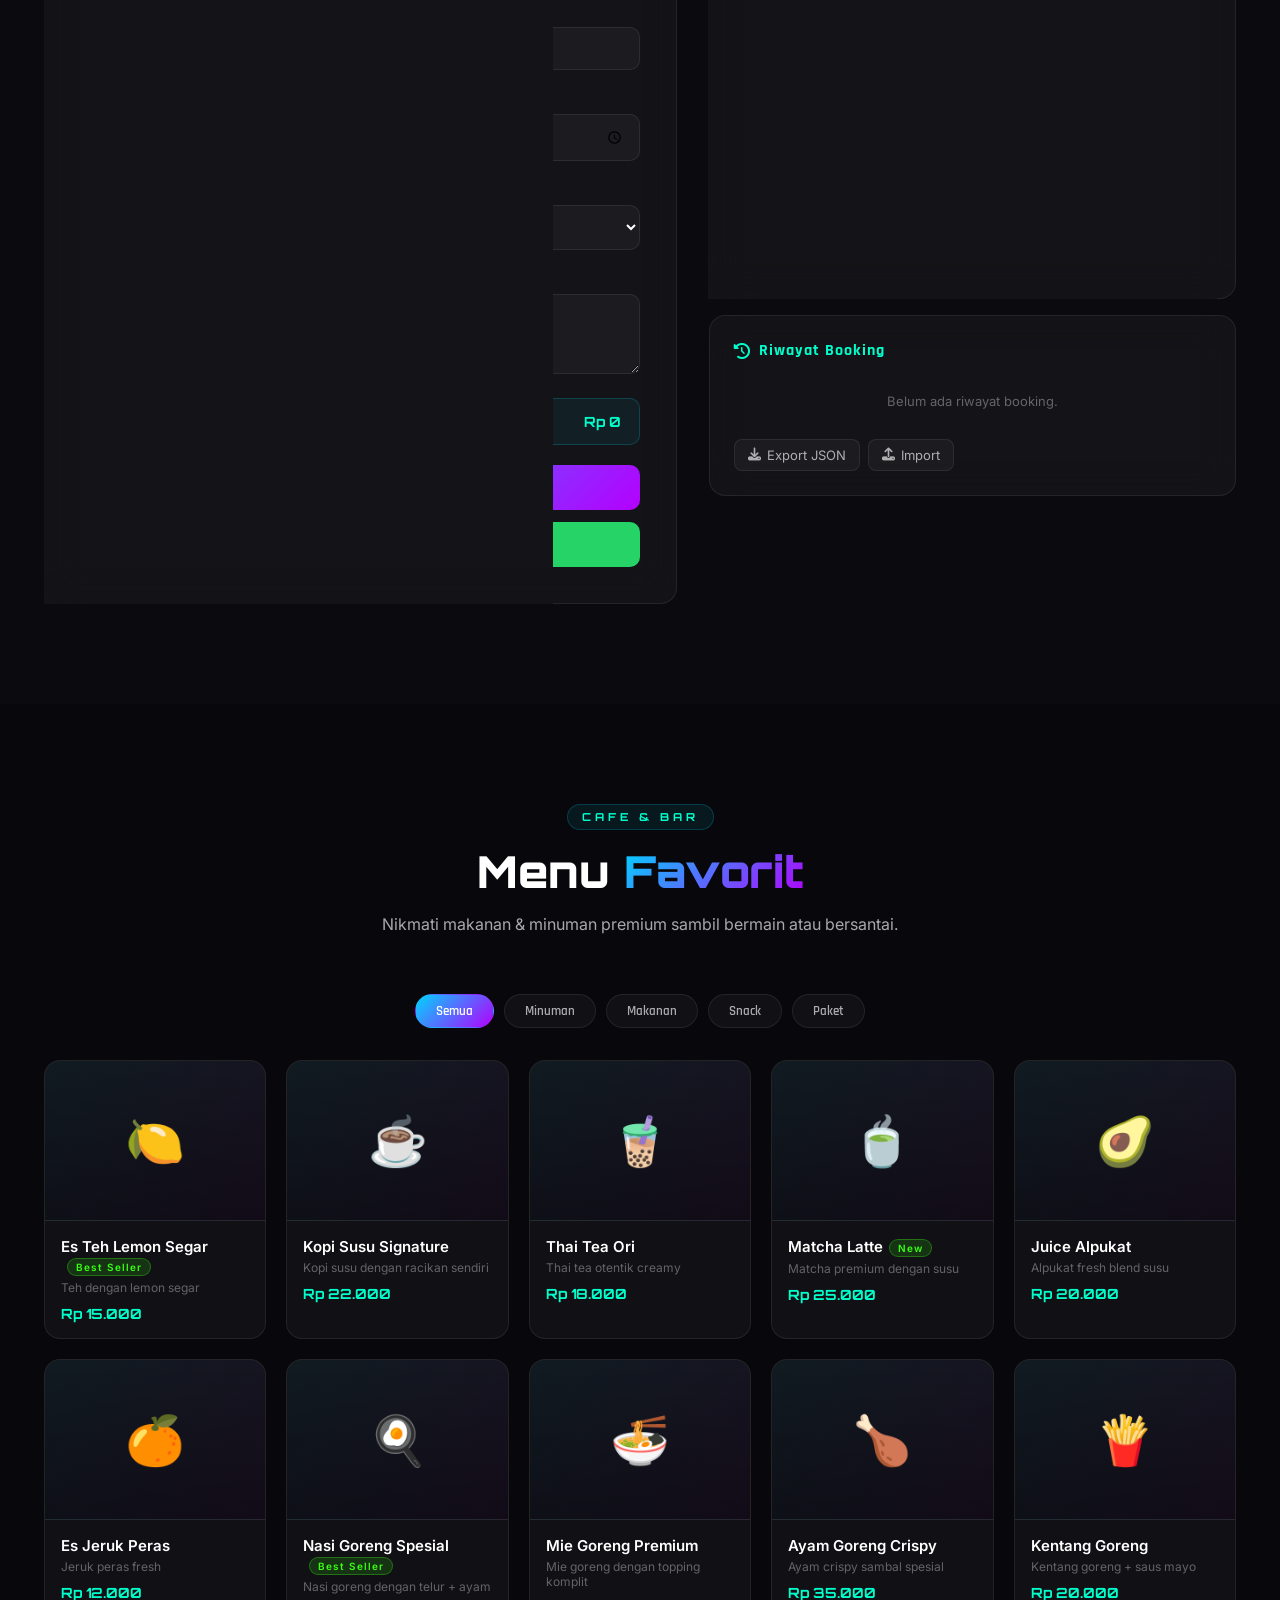
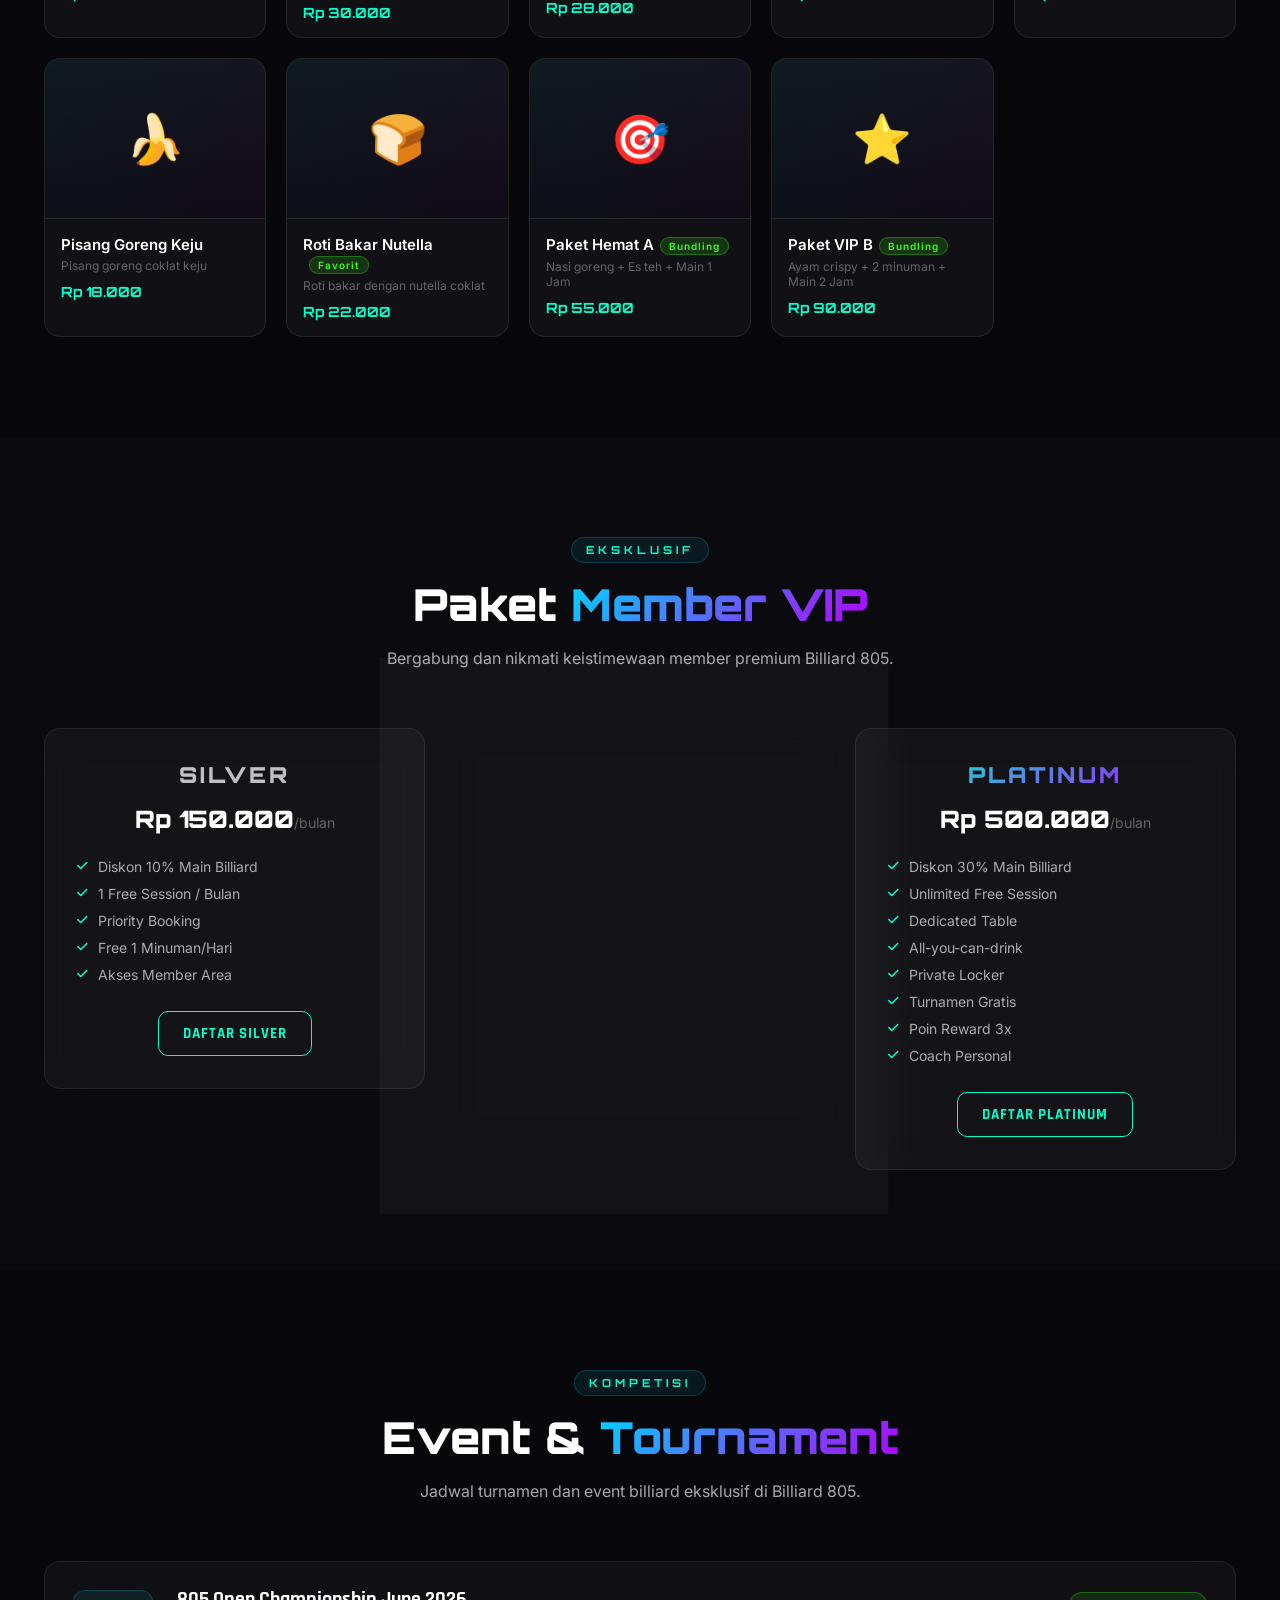
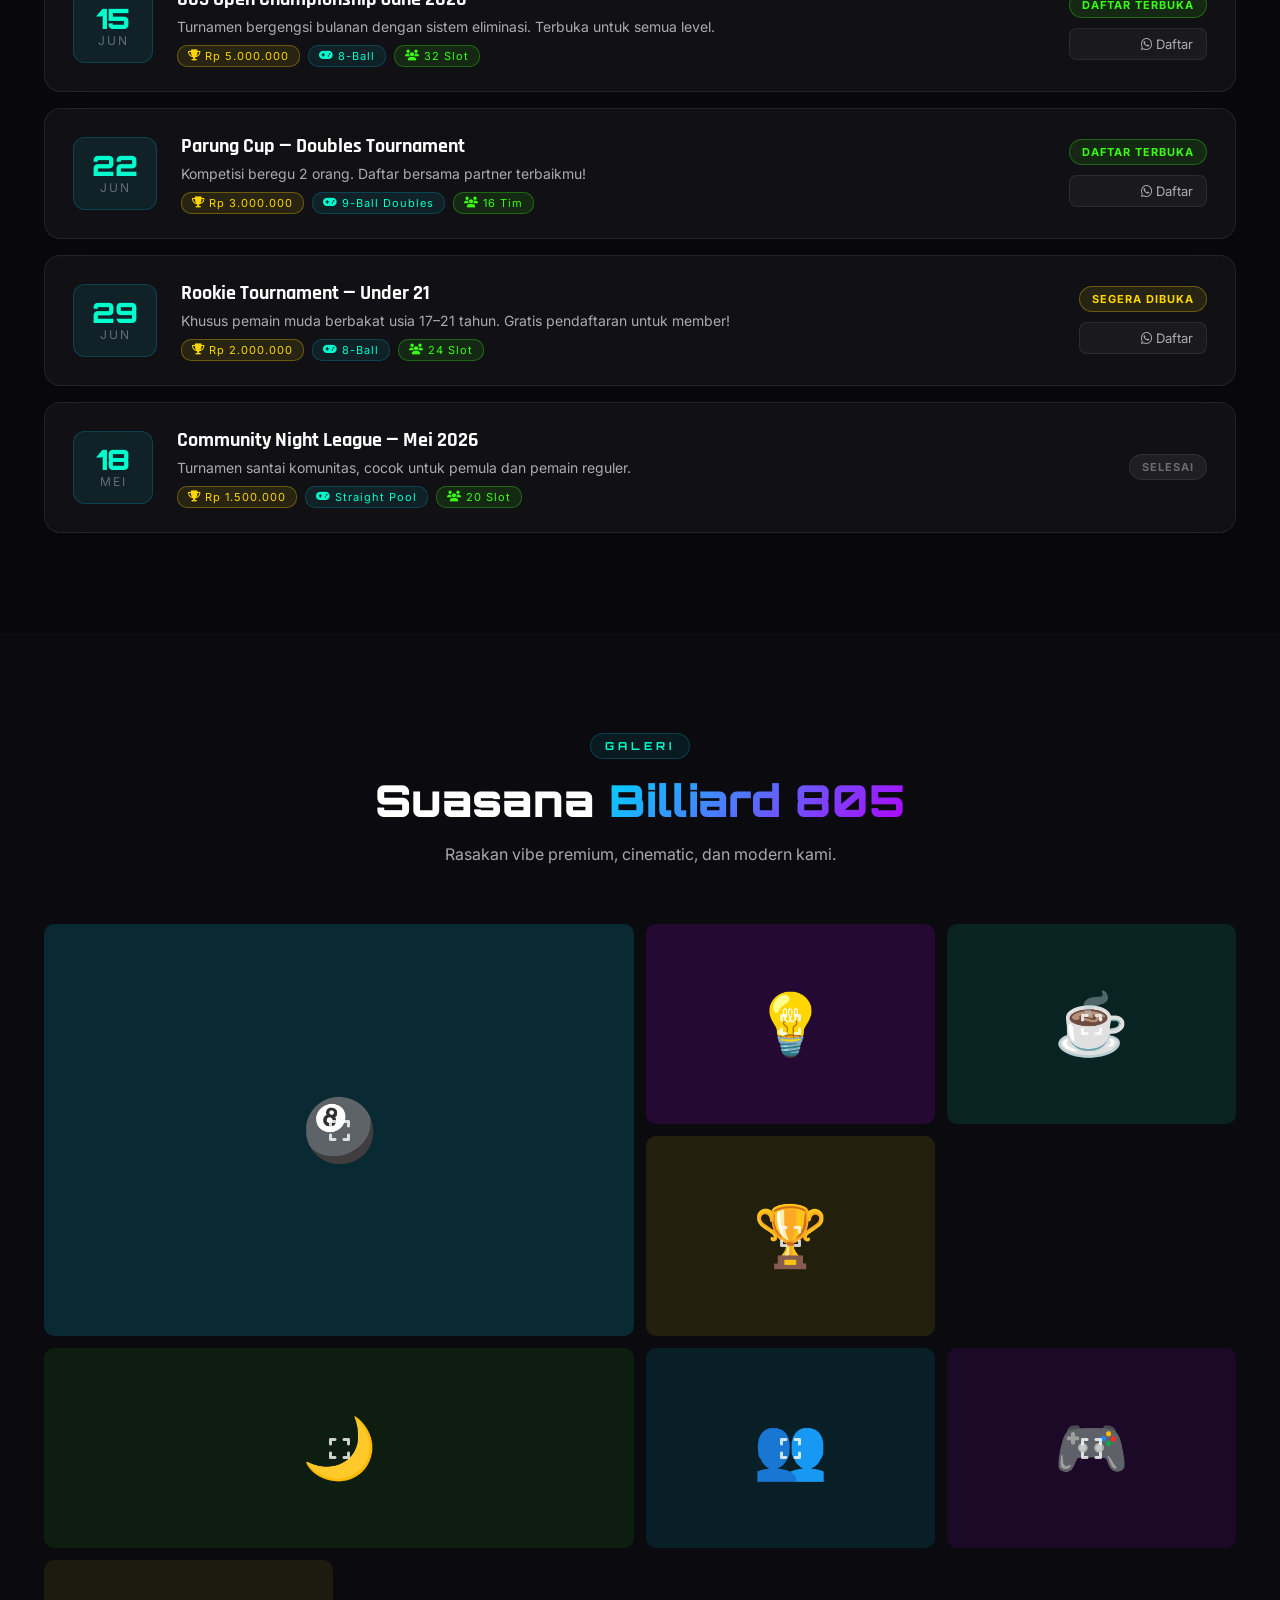
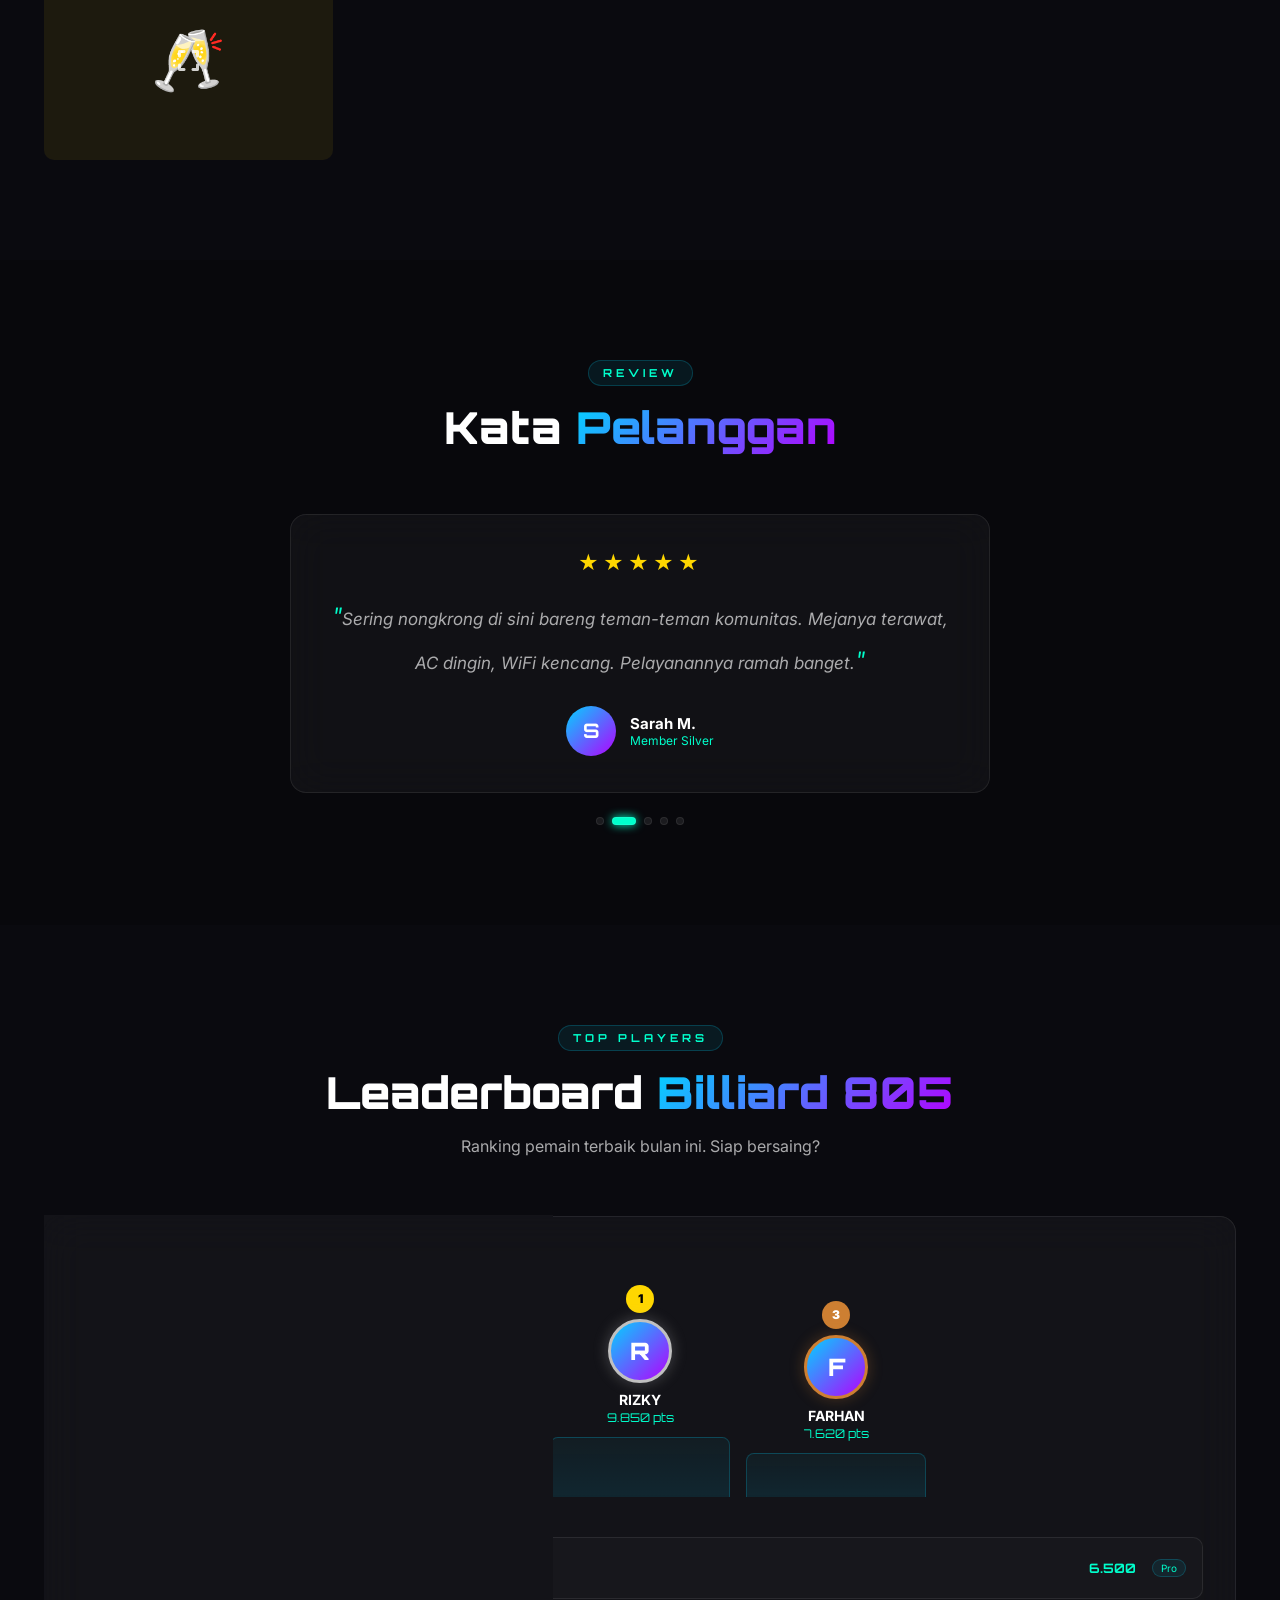
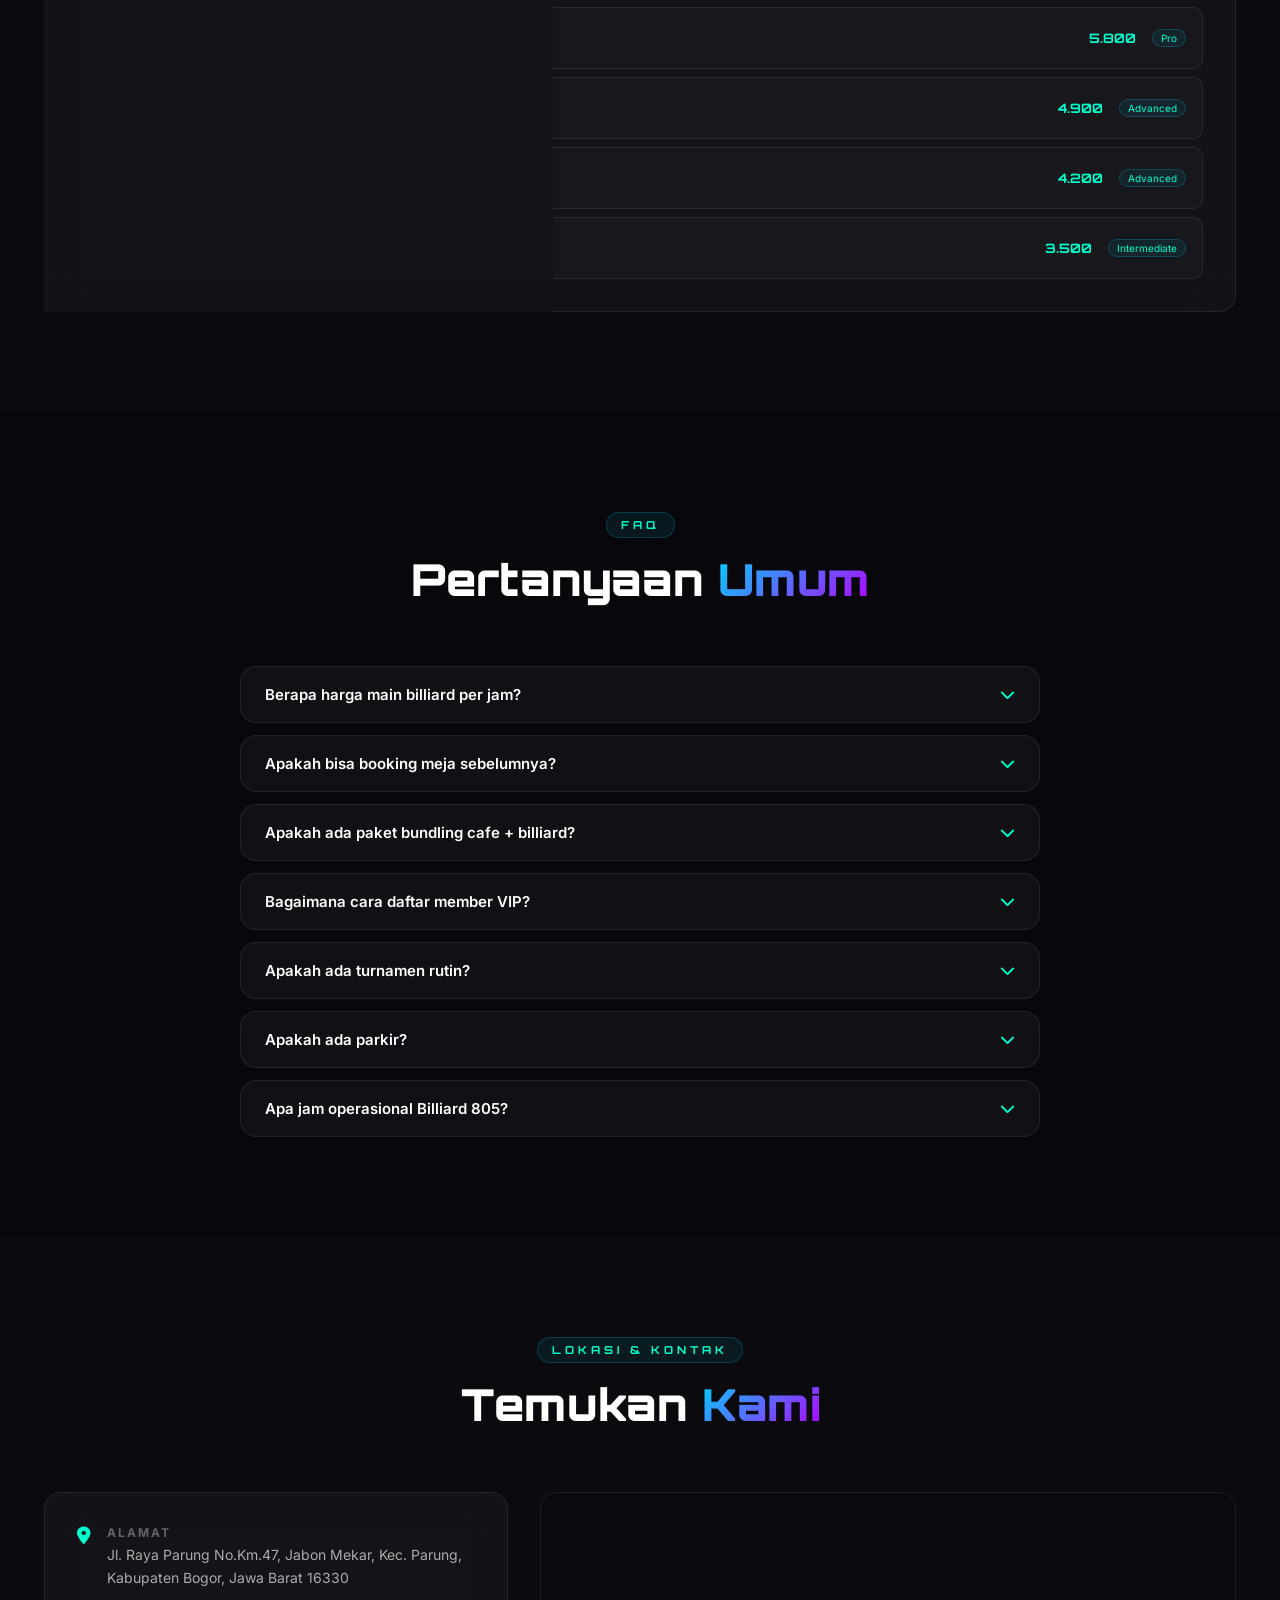
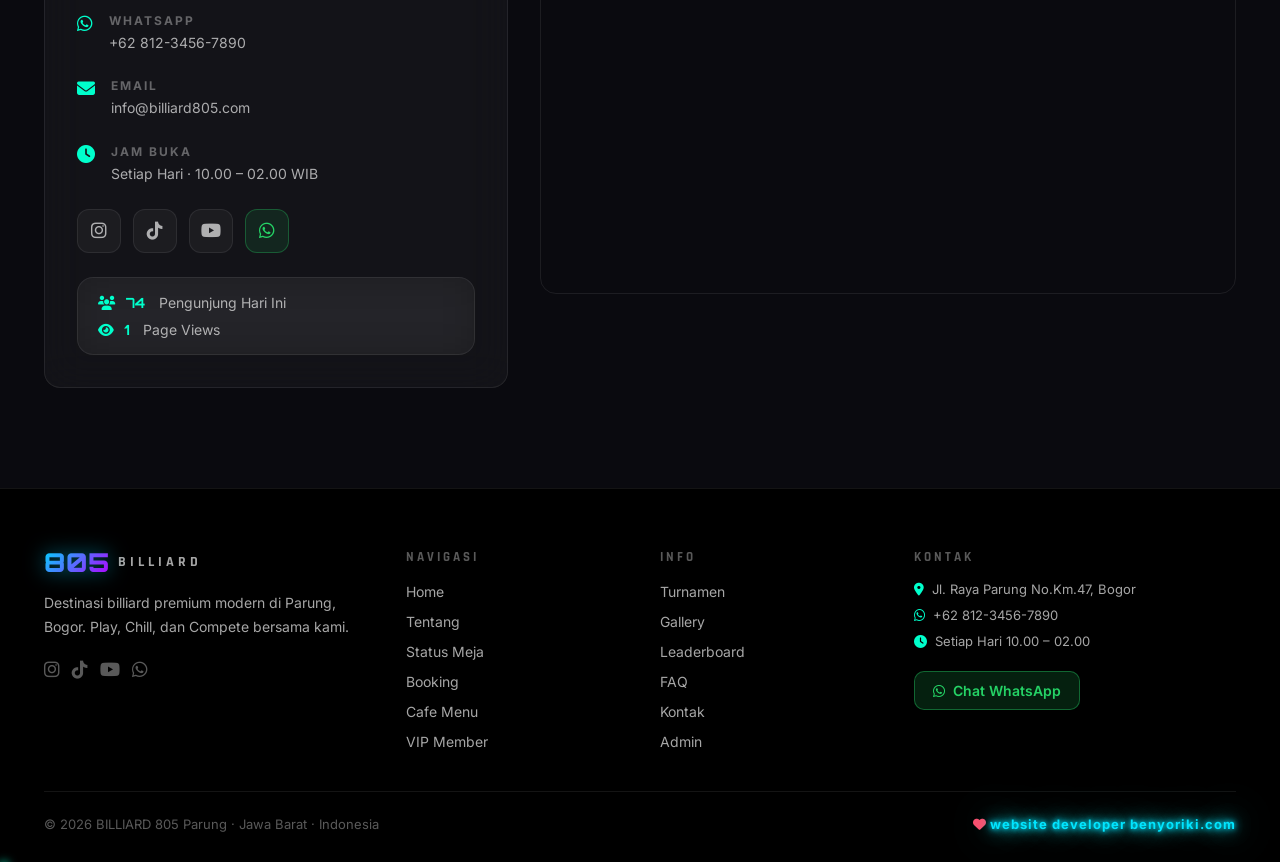
==== commit f9fa9ea5: "Add files via upload" ====
--- a/index.html
+++ b/index.html
@@ -663,10 +663,15 @@
           </a>
         </div>
       </div>
-      <div class="footer-bottom">
-        <p>© 2026 BILLIARD 805 Parung · Jawa Barat · Indonesia</p>
-        <p>Made with <i class="fas fa-heart"></i> ❤️ website developer benyoriki.com</p>
-      </div>
+<div class="footer-bottom">
+  <p>© 2026 BILLIARD 805 Parung · Jawa Barat · Indonesia</p>
+  <p>
+    <i class="fas fa-heart"></i>
+    <a href="https://benyoriki.com/" target="_blank" class="broken-neon-link">
+      website developer benyoriki.com
+    </a>
+  </p>
+</div>
     </div>
   </footer>
   
@@ -781,7 +786,10 @@
   
   
   
-  <div id="byn-stack"></div>
-<script src="notif-promo.js"></script>
+  <!-- ===== NOTIFIKASI PROMO PREMIUM ===== -->
+  <!-- Stack container: diisi otomatis oleh notif-promo.js -->
+  <div id="byn-stack" aria-live="polite" aria-label="Notifikasi promo Billiard 805"></div>
+  <script src="notif-promo.js"></script>
+
 </body>
 </html>
--- a/style.css
+++ b/style.css
@@ -1267,3 +1267,49 @@
   .tables-grid { grid-template-columns: 1fr; }
   .gallery-grid { grid-template-columns: 1fr; }
 }
+
+.broken-neon-link{
+  color:#00e5ff;
+  text-decoration:none;
+  font-weight:700;
+  letter-spacing:1px;
+  text-shadow:
+    0 0 5px #00e5ff,
+    0 0 10px #00e5ff,
+    0 0 20px #00e5ff,
+    0 0 40px #00e5ff;
+  animation: brokenNeon 4s infinite;
+  transition: all .3s ease;
+}
+
+.broken-neon-link:hover{
+  color:#ffffff;
+  text-shadow:
+    0 0 10px #00e5ff,
+    0 0 20px #00e5ff,
+    0 0 40px #00e5ff,
+    0 0 80px #00e5ff;
+}
+
+@keyframes brokenNeon{
+  0%,18%,22%,25%,53%,57%,100%{
+    opacity:1;
+    text-shadow:
+      0 0 5px #00e5ff,
+      0 0 10px #00e5ff,
+      0 0 20px #00e5ff,
+      0 0 40px #00e5ff;
+  }
+
+  20%,24%,55%{
+    opacity:.2;
+    text-shadow:none;
+  }
+
+  21%,56%{
+    opacity:.8;
+    text-shadow:
+      0 0 3px #00e5ff,
+      0 0 8px #00e5ff;
+  }
+}
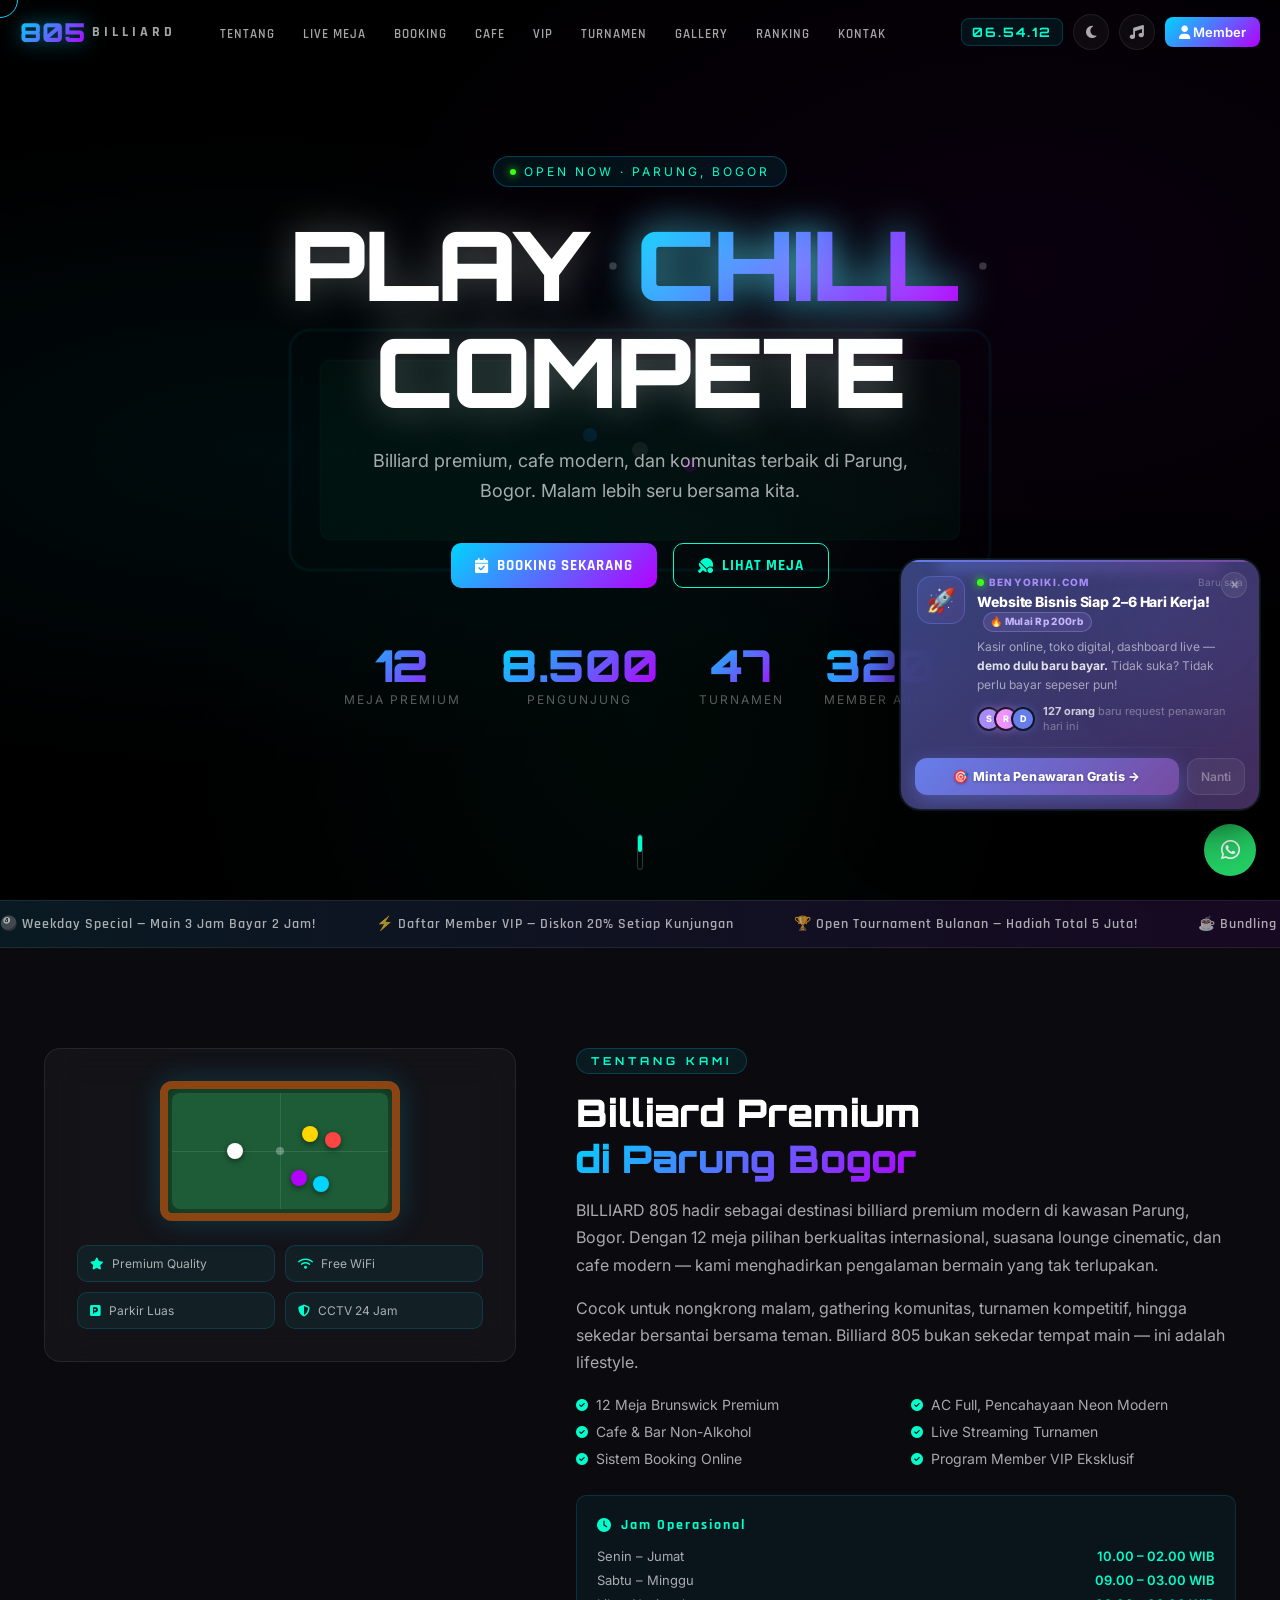
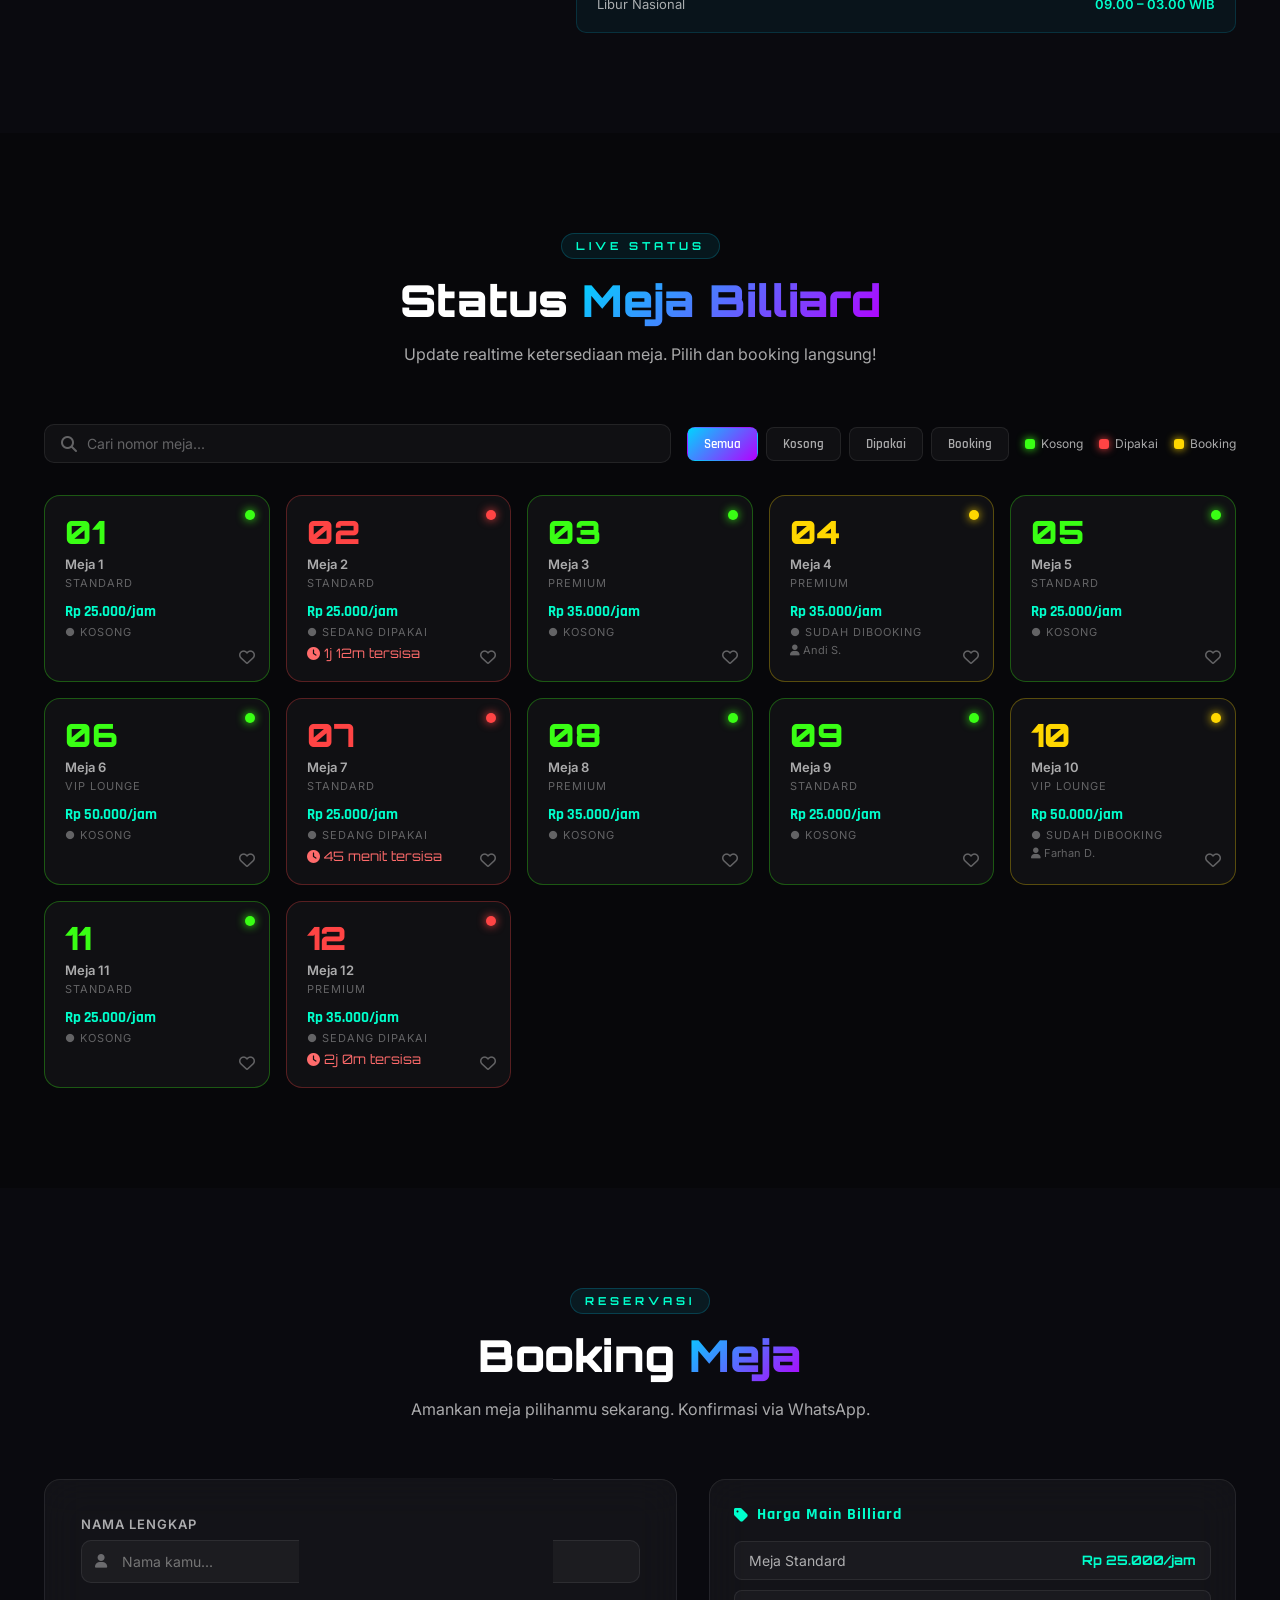
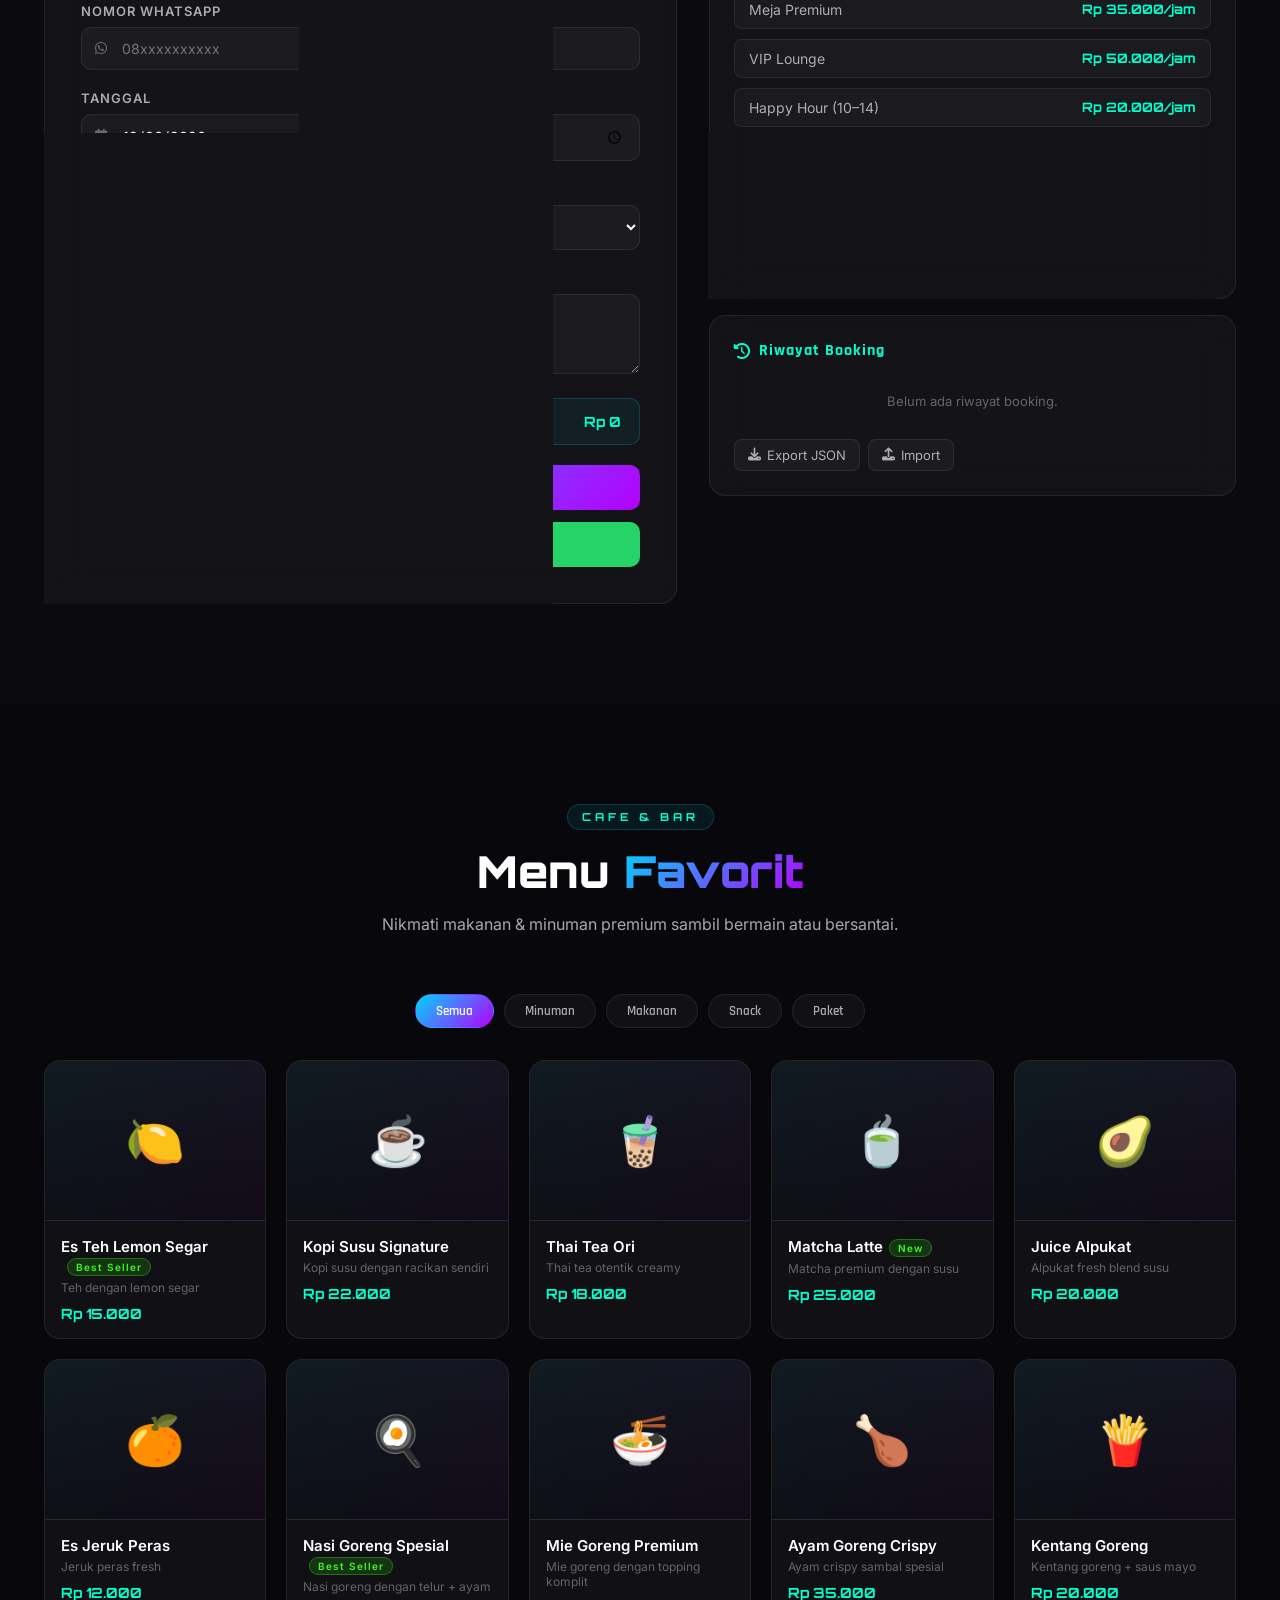
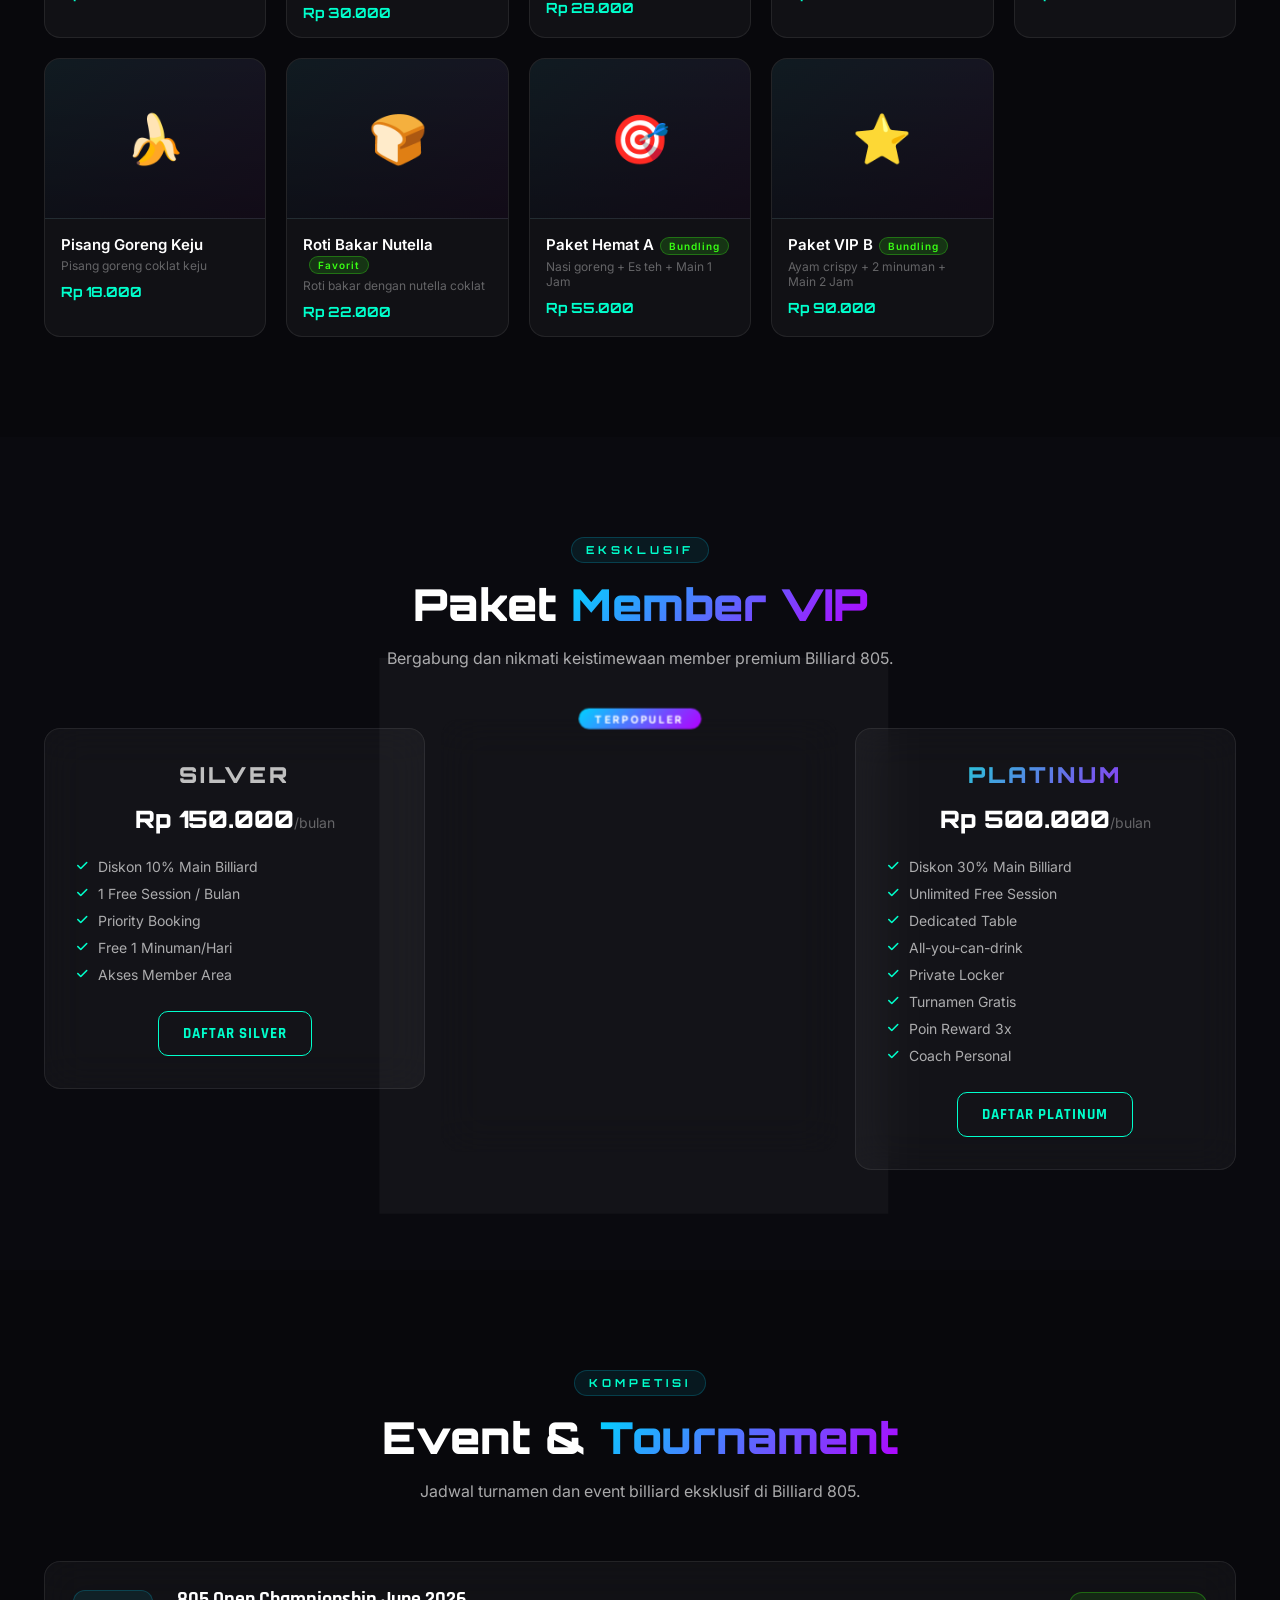
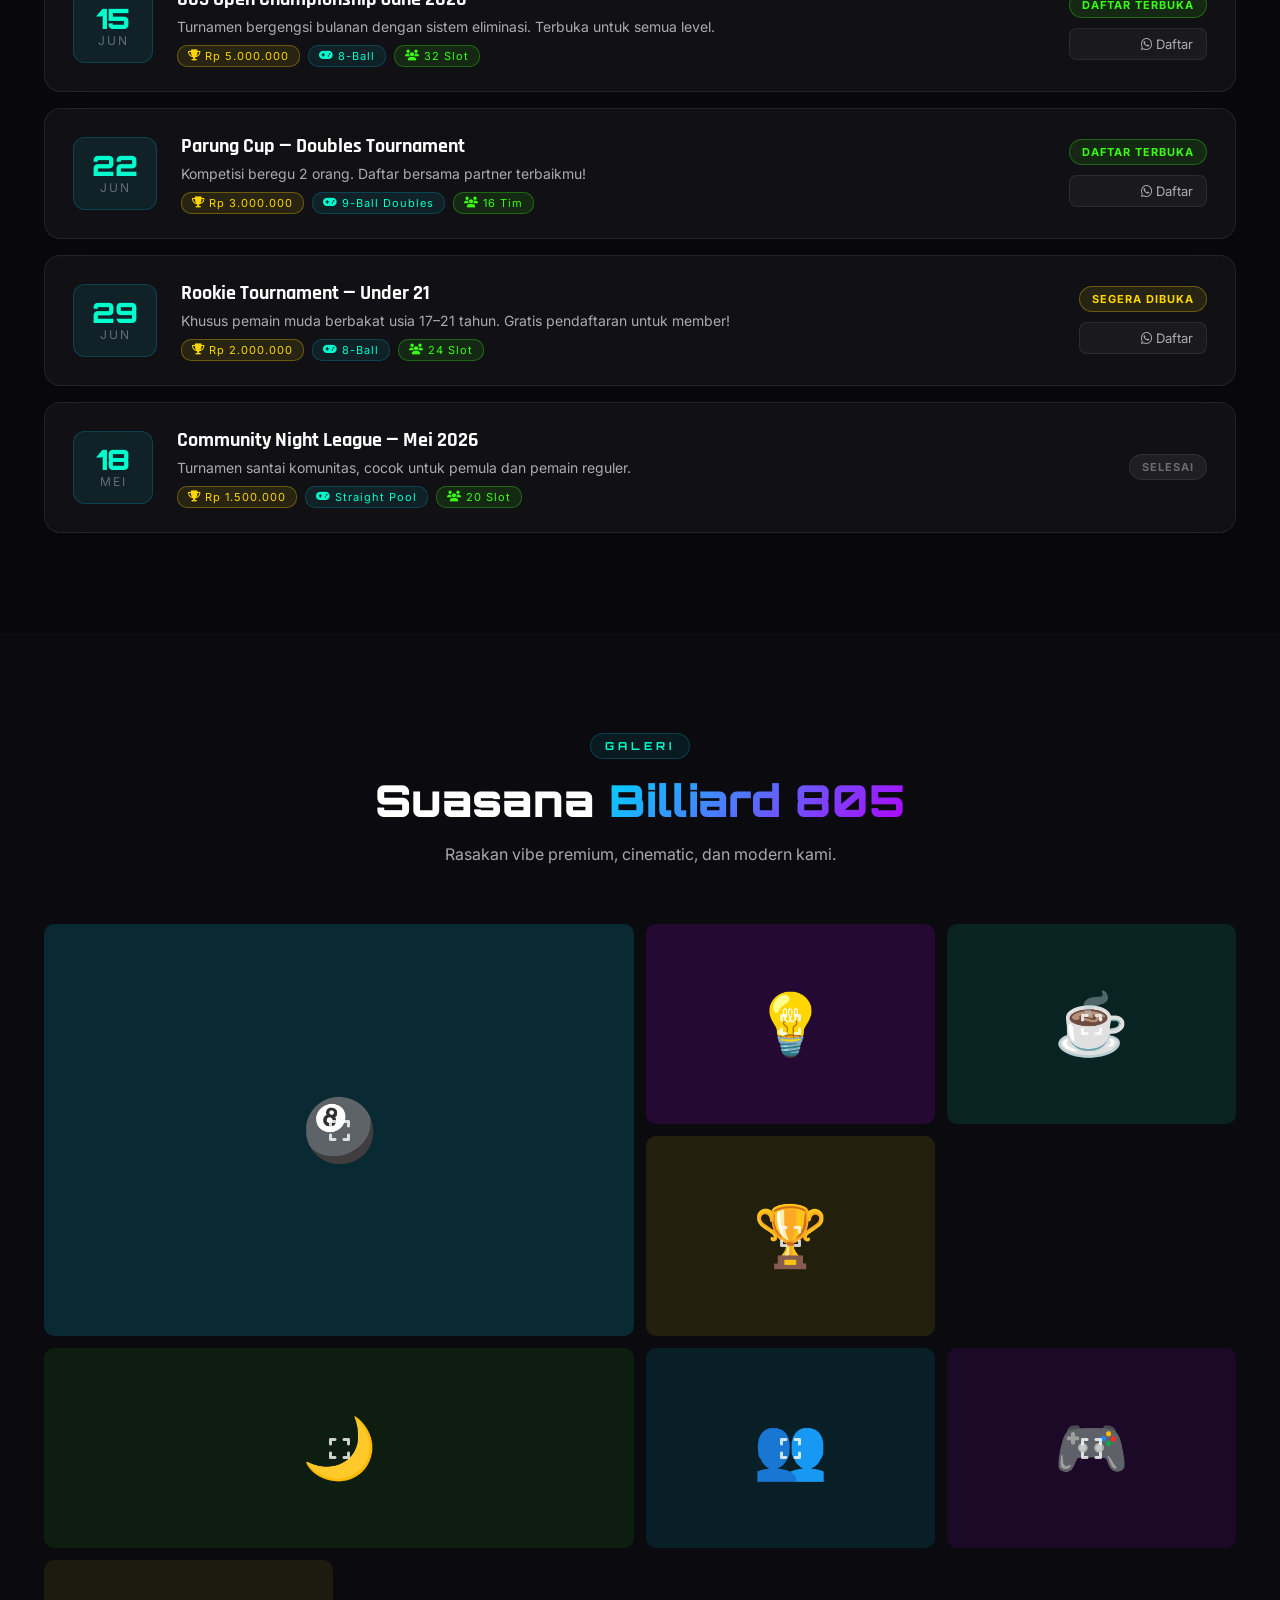
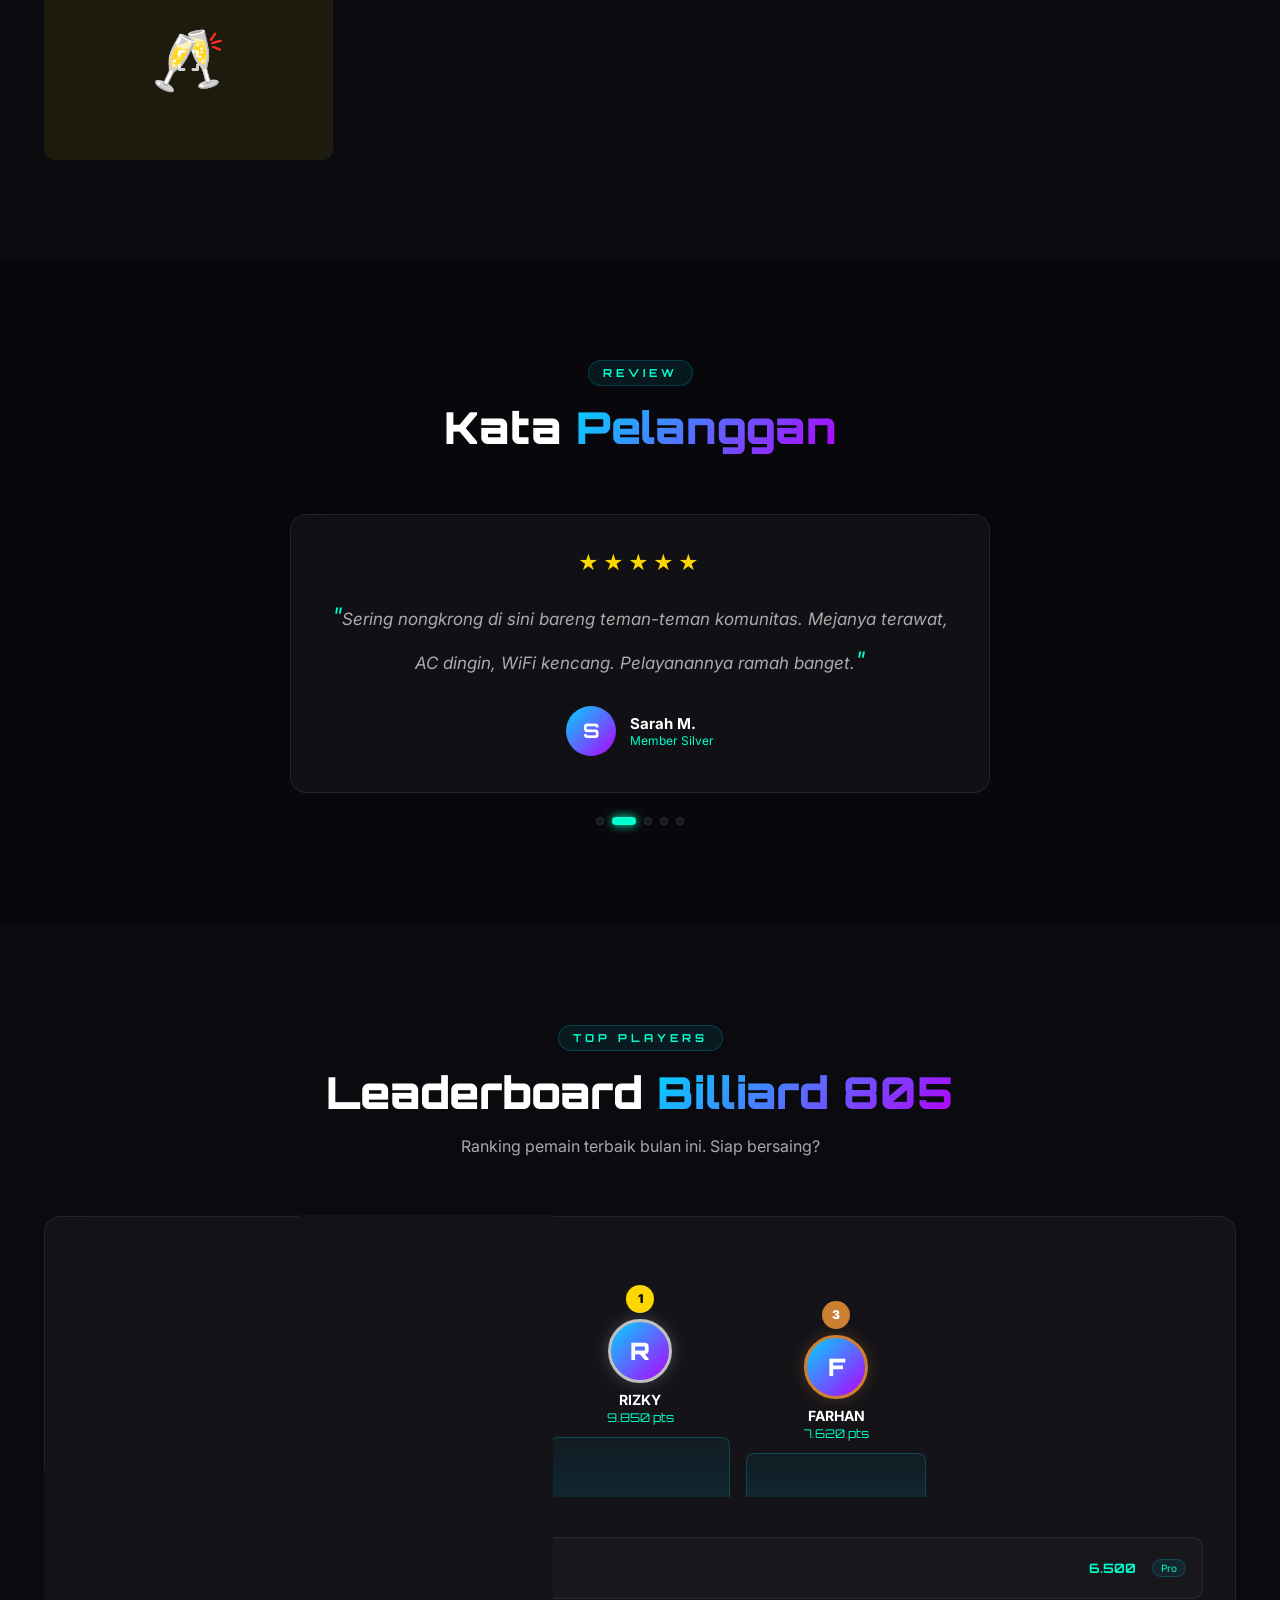
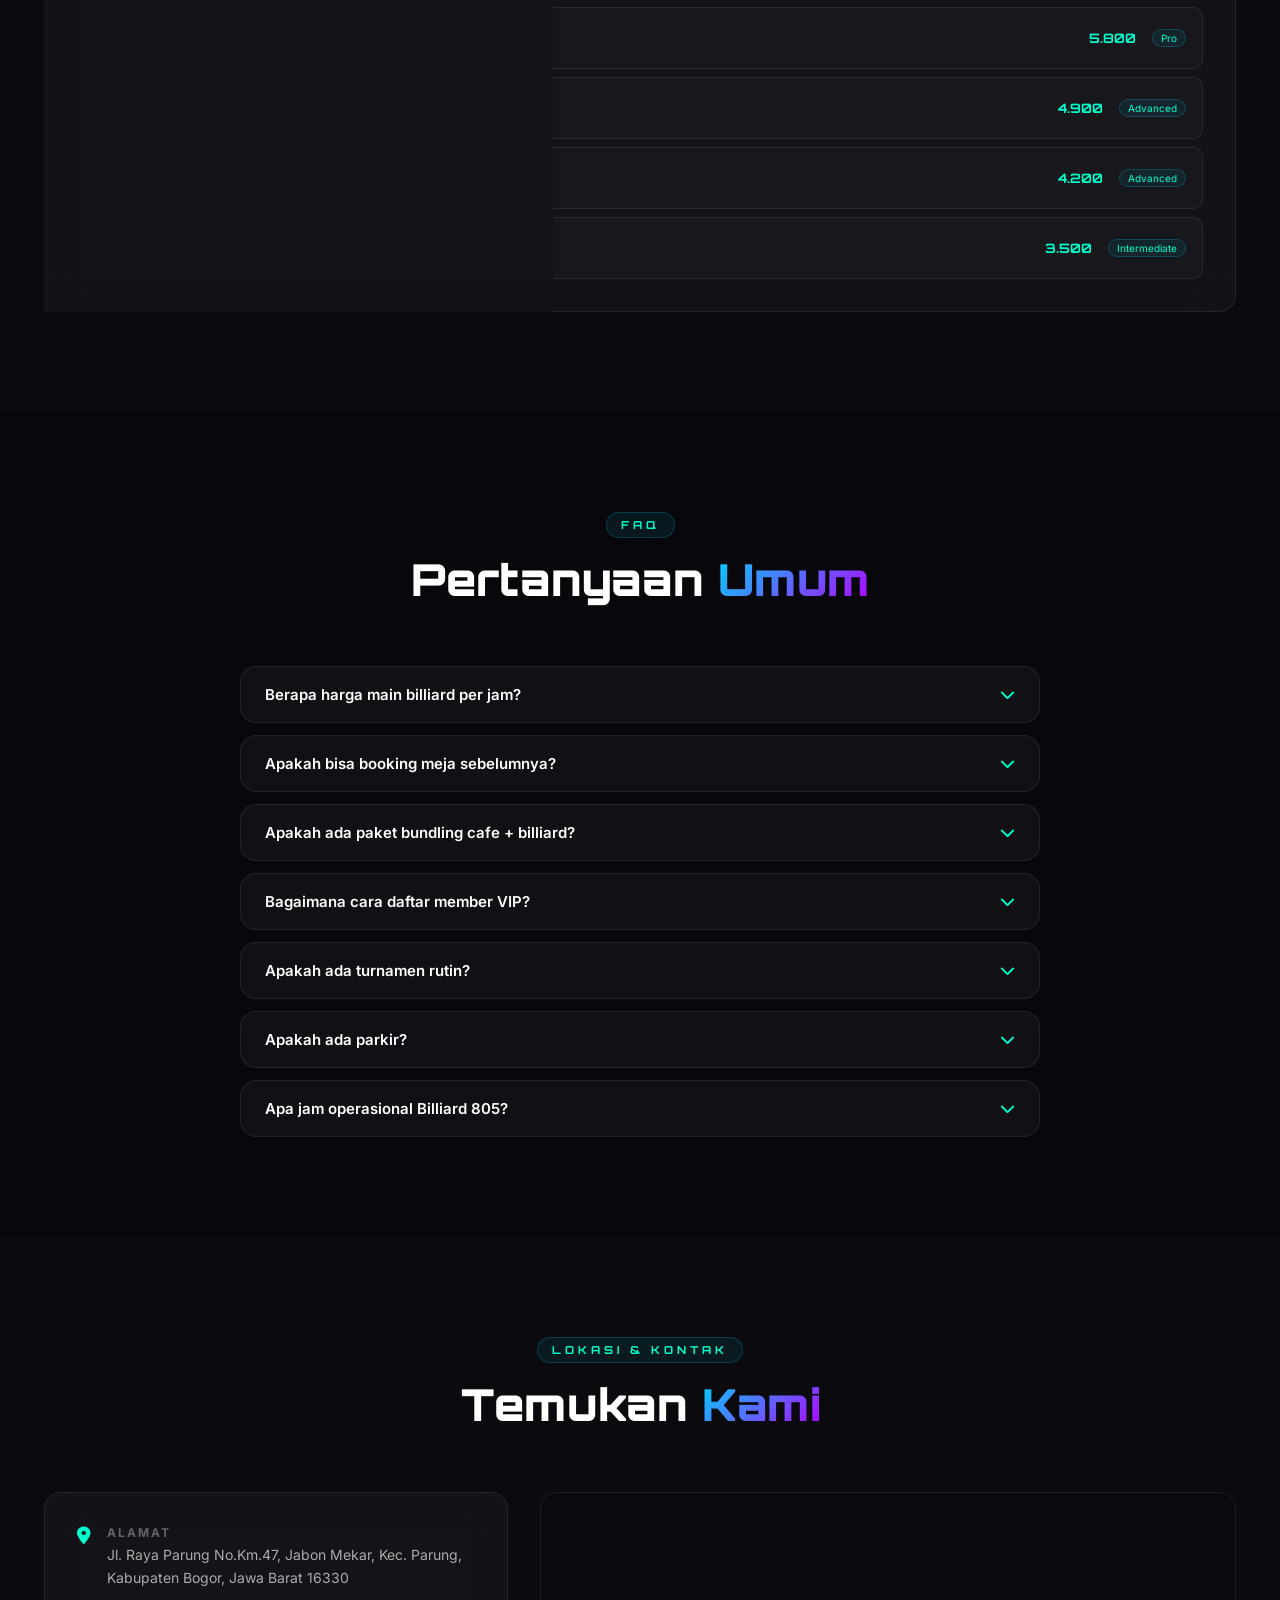
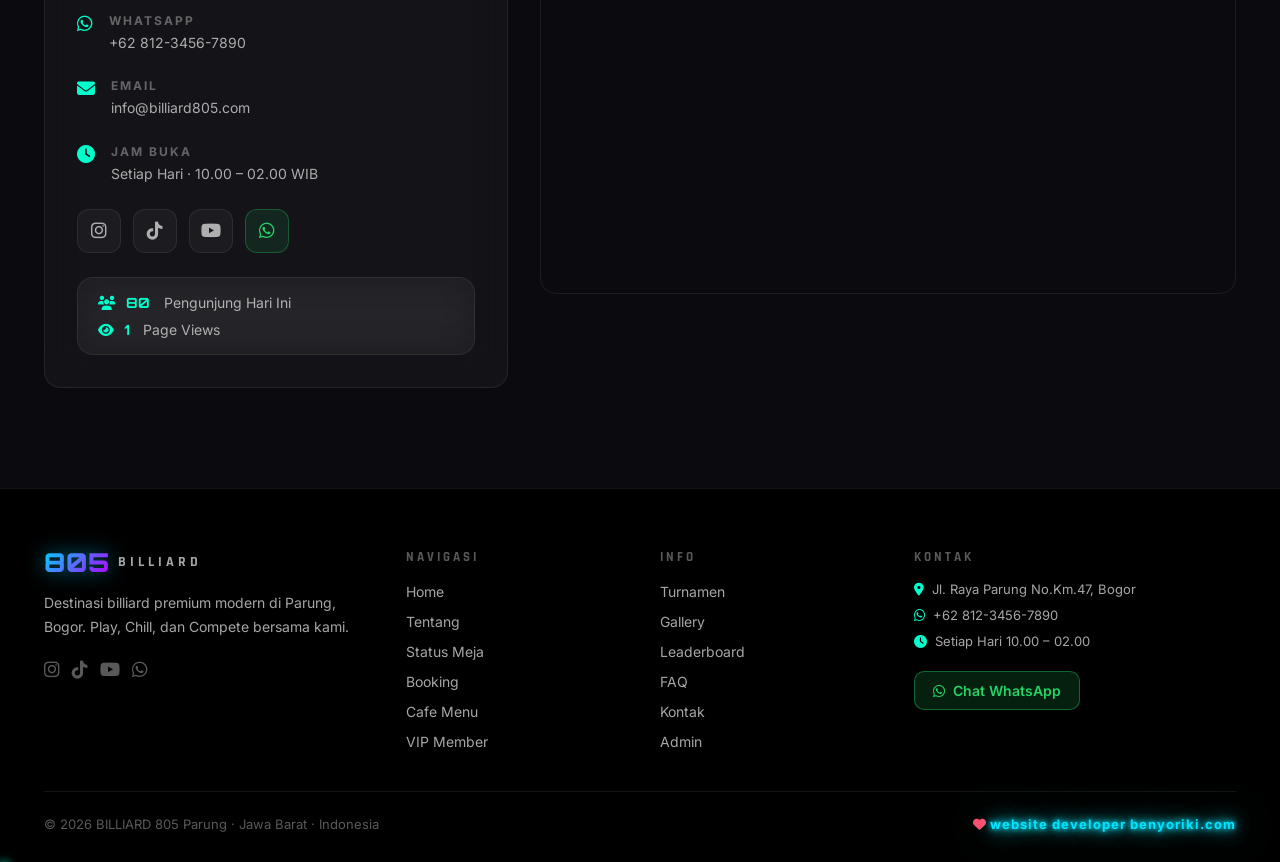
==== commit c9d26aa4: "index.html" ====
--- a/index.html
+++ b/index.html
@@ -37,17 +37,9 @@
   <meta name="author" content="Billiard 805 Parung" />
   <meta name="robots" content="index, follow" />
 
-  <!-- Open Graph -->
-  <meta property="og:type" content="website" />
-  <meta property="og:url" content="https://billiard805.github.io/" />
-  <meta property="og:title" content="BILLIARD 805 Parung — Play • Chill • Compete" />
-  <meta property="og:description" content="Tempat billiard premium modern di Parung, Bogor. Meja premium, cafe modern, event turnamen, dan komunitas billiard." />
-  <meta property="og:image" content="assets/icons/og-image.png" />
-
-  <!-- Twitter Card -->
-  <meta name="twitter:card" content="summary_large_image" />
-  <meta name="twitter:title" content="BILLIARD 805 Parung" />
-  <meta name="twitter:description" content="Play • Chill • Compete — Billiard Premium di Parung Bogor" />
+  <meta property="og:image:type" content="image/jpeg">
+<meta property="og:image:secure_url" content="https://benyoriki.github.io/02/preview.jpg">
+<meta property="og:site_name" content="BILLIARD 805 Parung">
 
   <!-- PWA -->
   <link rel="manifest" href="manifest.json" />
